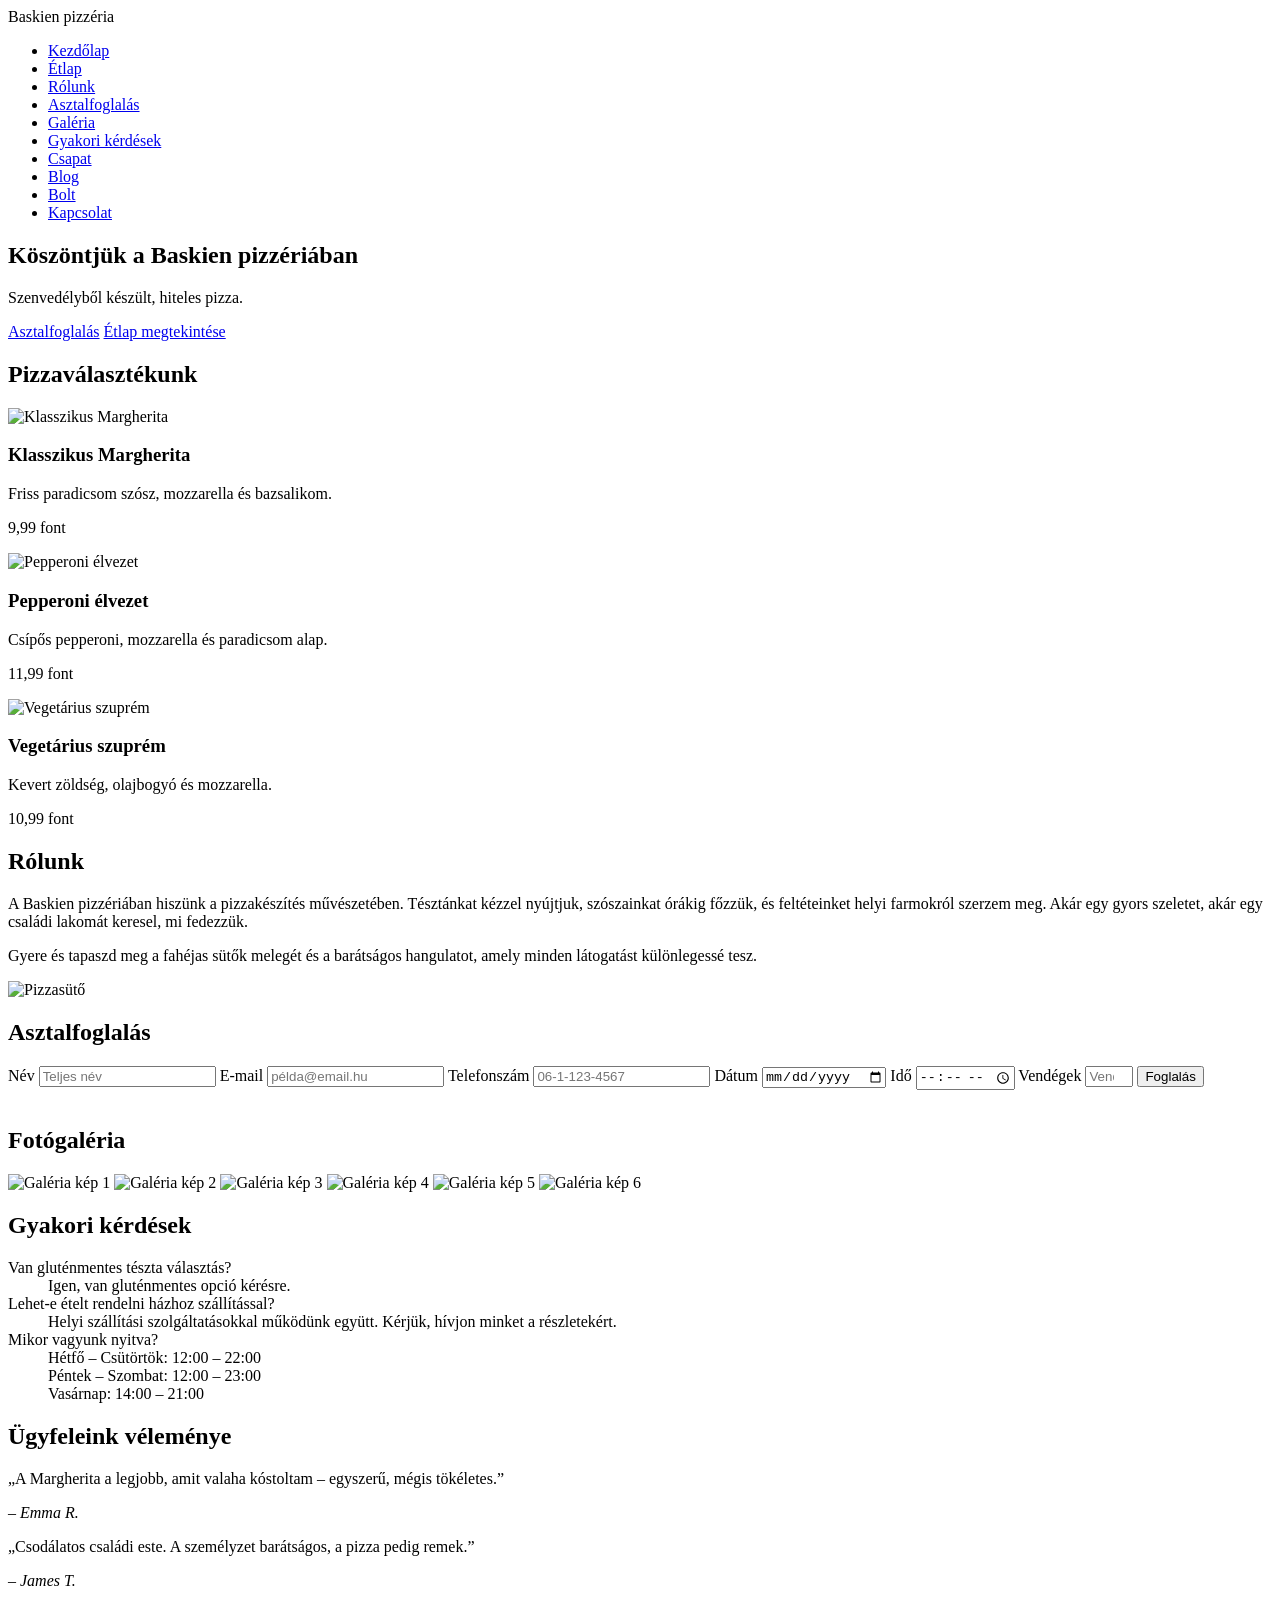
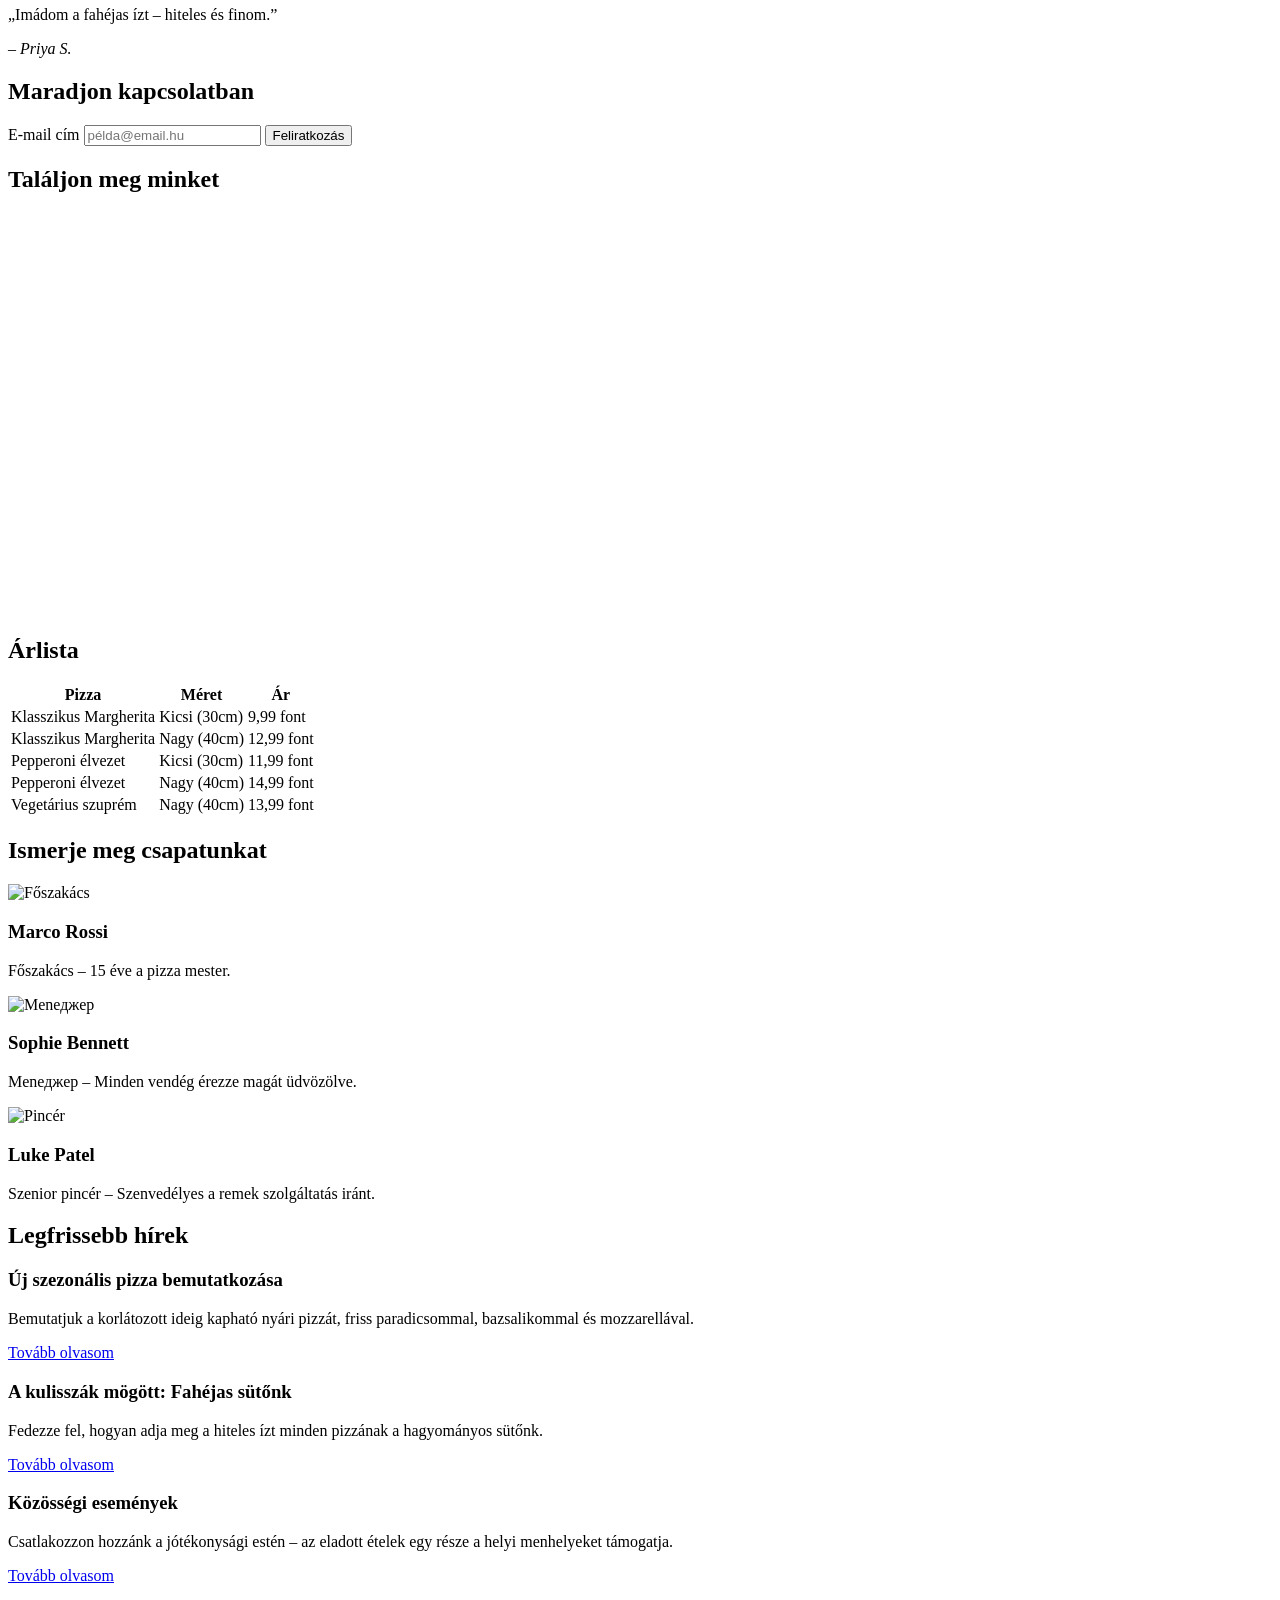
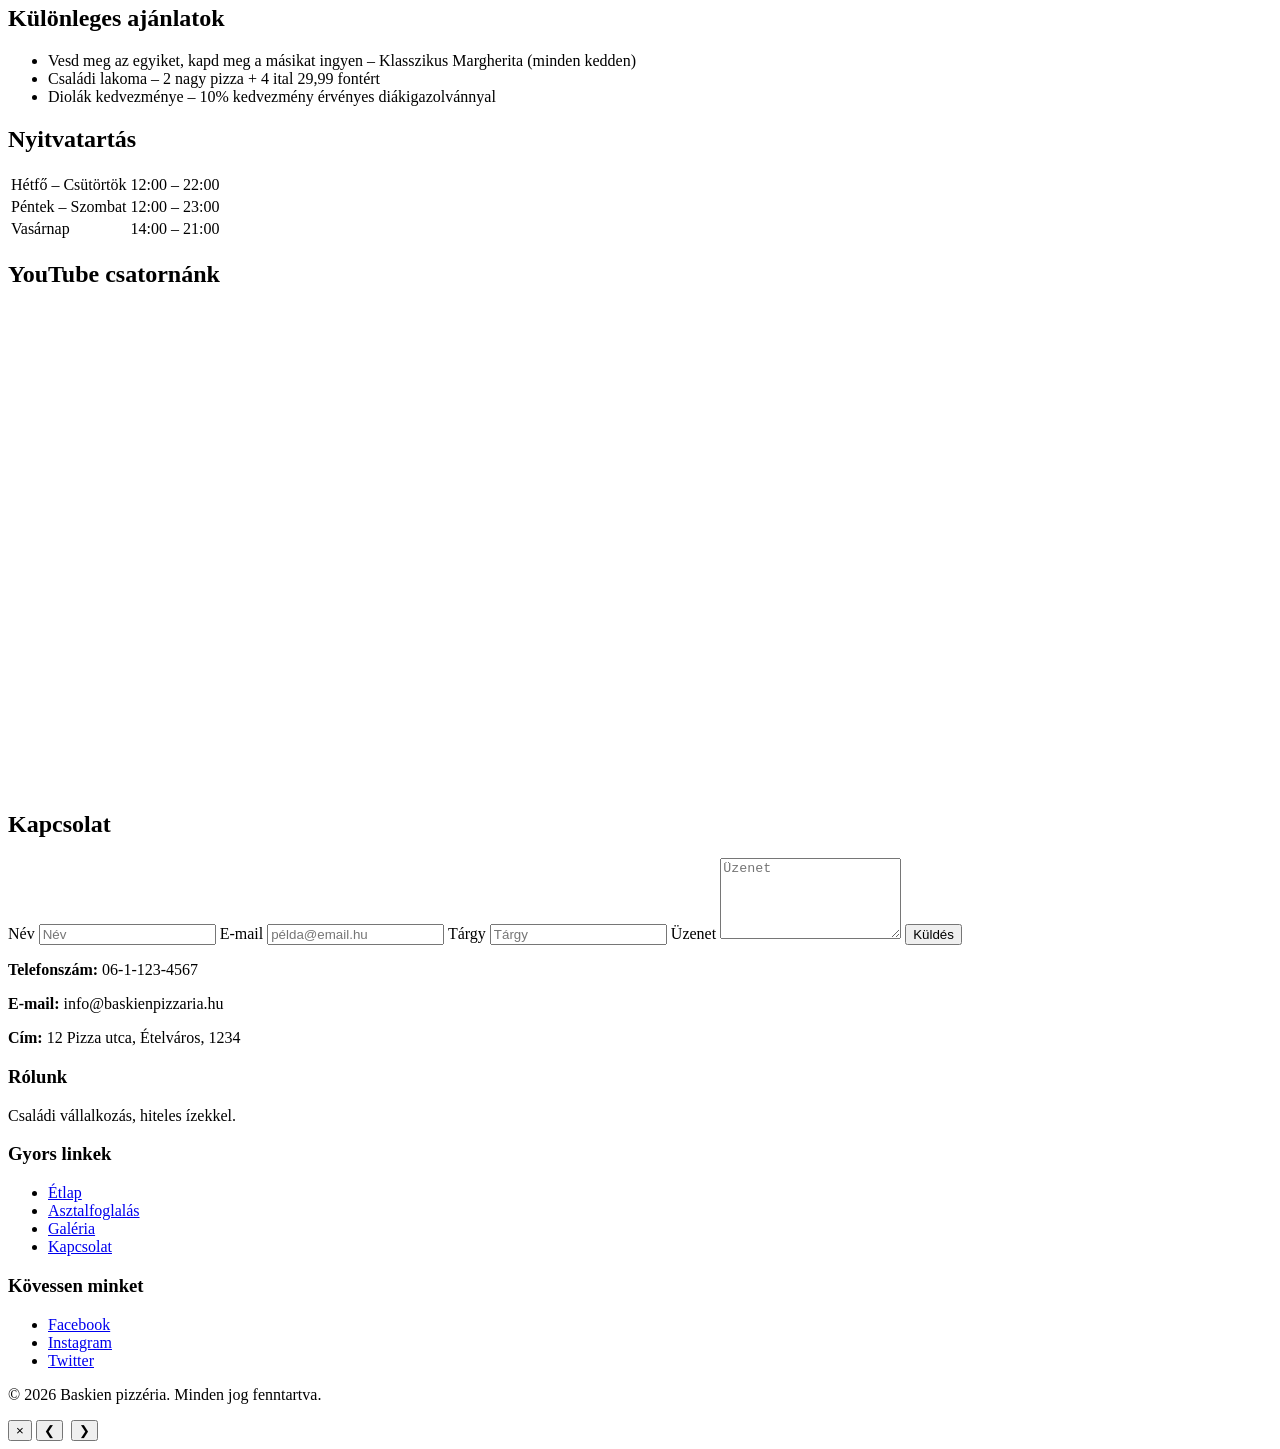
==== index-hu.html @ 5900f823 "deploy: update index-hu.html" ====
<!DOCTYPE html>
<html lang="hu">
<head>
    <meta charset="UTF-8">
    <meta name="viewport" content="width=device-width, initial-scale=1.0">
    <title>Baskien pizzéria</title>
    <link rel="stylesheet" href="style.css">
    <script src="script.js" defer></script>
</head>
<body>
    <!-- Ragadós üveg morfizmus navigáció -->
    <header class="sticky-nav">
        <nav class="glass-nav">
            <div class="logo">Baskien pizzéria</div>
            <ul class="nav-links">
                <li><a href="#hero">Kezdőlap</a></li>
                <li><a href="#services">Étlap</a></li>
                <li><a href="#about">Rólunk</a></li>
                <li><a href="#booking">Asztalfoglalás</a></li>
                <li><a href="#gallery">Galéria</a></li>
                <li><a href="#faq">Gyakori kérdések</a></li>
                <li><a href="#team">Csapat</a></li>
                <li><a href="#blog">Blog</a></li>
                <li><a href="#shop">Bolt</a></li>
                <li><a href="#contact">Kapcsolat</a></li>
            </ul>
        </nav>
    </header>

    <!-- Hős szakasz -->
    <section id="hero" class="hero-section">
        <div class="hero-bg" style="background-image:url('https://loremflickr.com/1600/900/pizza');"></div>
        <div class="hero-overlay"></div>
        <div class="hero-content">
            <h1>Köszöntjük a Baskien pizzériában</h1>
            <p>Szenvedélyből készült, hiteles pizza.</p>
            <div class="hero-buttons">
                <a href="#booking" class="pill-button">Asztalfoglalás</a>
                <a href="#services" class="pill-button">Étlap megtekintése</a>
            </div>
        </div>
    </section>

    <!-- Szolgáltatások / Étlap szakasz -->
    <section id="services" class="services-section">
        <h2>Pizzaválasztékunk</h2>
        <div class="services-grid">
            <article class="service-card">
                <img src="https://loremflickr.com/400/280/pizza" alt="Klasszikus Margherita">
                <h3>Klasszikus Margherita</h3>
                <p>Friss paradicsom szósz, mozzarella és bazsalikom.</p>
                <p class="price">9,99 font</p>
            </article>
            <article class="service-card">
                <img src="https://loremflickr.com/400/280/pizza" alt="Pepperoni élvezet">
                <h3>Pepperoni élvezet</h3>
                <p>Csípős pepperoni, mozzarella és paradicsom alap.</p>
                <p class="price">11,99 font</p>
            </article>
            <article class="service-card">
                <img src="https://loremflickr.com/400/280/pizza" alt="Vegetárius szuprém">
                <h3>Vegetárius szuprém</h3>
                <p>Kevert zöldség, olajbogyó és mozzarella.</p>
                <p class="price">10,99 font</p>
            </article>
        </div>
    </section>

    <!-- Rólunk szakasz -->
    <section id="about" class="about-section">
        <h2>Rólunk</h2>
        <div class="about-grid">
            <div class="about-text">
                <p>A Baskien pizzériában hiszünk a pizzakészítés művészetében. Tésztánkat kézzel nyújtjuk, szószainkat órákig főzzük, és feltéteinket helyi farmokról szerzem meg. Akár egy gyors szeletet, akár egy családi lakomát keresel, mi fedezzük.</p>
                <p>Gyere és tapaszd meg a fahéjas sütők melegét és a barátságos hangulatot, amely minden látogatást különlegessé tesz.</p>
            </div>
            <div class="about-image">
                <img src="https://loremflickr.com/700/500/pizza" alt="Pizzasütő">
            </div>
        </div>
    </section>

    <!-- Asztalfoglalás / Időpontfoglalás szakasz -->
    <section id="booking" class="booking-section">
        <h2>Asztalfoglalás</h2>
        <form class="booking-form">
            <label>
                Név
                <input type="text" name="name" placeholder="Teljes név" required>
            </label>
            <label>
                E-mail
                <input type="email" name="email" placeholder="példa@email.hu" required>
            </label>
            <label>
                Telefonszám
                <input type="tel" name="phone" placeholder="06-1-123-4567">
            </label>
            <label>
                Dátum
                <input type="date" name="date" required>
            </label>
            <label>
                Idő
                <input type="time" name="time" required>
            </label>
            <label>
                Vendégek
                <input type="number" name="guests" min="1" max="20" placeholder="Vendégek száma" required>
            </label>
            <button type="submit">Foglalás</button>
        </form>
    </section>

    <!-- Fotógaléria szakasz -->
    <section id="gallery" class="gallery-section">
        <h2>Fotógaléria</h2>
        <div class="gallery-grid">
            <img src="https://loremflickr.com/600/400/pizza" alt="Galéria kép 1">
            <img src="https://loremflickr.com/600/400/pizza" alt="Galéria kép 2">
            <img src="https://loremflickr.com/600/400/pizza" alt="Galéria kép 3">
            <img src="https://loremflickr.com/600/400/pizza" alt="Galéria kép 4">
            <img src="https://loremflickr.com/600/400/pizza" alt="Galéria kép 5">
            <img src="https://loremflickr.com/600/400/pizza" alt="Galéria kép 6">
        </div>
    </section>

    <!-- Gyakori kérdések szakasz -->
    <section id="faq" class="faq-section">
        <h2>Gyakori kérdések</h2>
        <dl>
            <dt>Van gluténmentes tészta választás?</dt>
            <dd>Igen, van gluténmentes opció kérésre.</dd>

            <dt>Lehet-e ételt rendelni házhoz szállítással?</dt>
            <dd>Helyi szállítási szolgáltatásokkal működünk együtt. Kérjük, hívjon minket a részletekért.</dd>

            <dt>Mikor vagyunk nyitva?</dt>
            <dd>Hétfő – Csütörtök: 12:00 – 22:00<br>Péntek – Szombat: 12:00 – 23:00<br>Vasárnap: 14:00 – 21:00</dd>
        </dl>
    </section>

    <!-- Vélemények szakasz -->
    <section id="testimonials" class="testimonials-section">
        <h2>Ügyfeleink véleménye</h2>
        <div class="testimonials-grid">
            <article class="testimonial-card">
                <p>„A Margherita a legjobb, amit valaha kóstoltam – egyszerű, mégis tökéletes.”</p>
                <cite>– Emma R.</cite>
            </article>
            <article class="testimonial-card">
                <p>„Csodálatos családi este. A személyzet barátságos, a pizza pedig remek.”</p>
                <cite>– James T.</cite>
            </article>
            <article class="testimonial-card">
                <p>„Imádom a fahéjas ízt – hiteles és finom.”</p>
                <cite>– Priya S.</cite>
            </article>
        </div>
    </section>

    <!-- Hírlevél feliratkozás szakasz -->
    <section id="newsletter" class="newsletter-section">
        <h2>Maradjon kapcsolatban</h2>
        <form class="newsletter-form">
            <label>
                E-mail cím
                <input type="email" name="newsletter-email" placeholder="példa@email.hu" required>
            </label>
            <button type="submit">Feliratkozás</button>
        </form>
    </section>

    <!-- Térkép és útvonal szakasz -->
    <section id="map" class="map-section">
        <h2>Találjon meg minket</h2>
        <iframe src="https://www.google.com/maps/embed?pb=!1m18!1m12!1m3!1d0!2d0!3d0!2m3!1f0!2f0!3f0!3m2!1i1024!2i768!4f13.1!3m3!1m2!1s0x0%3A0x0!2z0JzQvtC70YzQutC40Lkg0L7QsdC70LjRjw!5e0!3m2!1sen!2suk!4v1" width="100%" height="400" style="border:0;" allowfullscreen="" loading="lazy"></iframe>
    </section>

    <!-- Árlista szakasz -->
    <section id="pricing" class="pricing-section">
        <h2>Árlista</h2>
        <table class="pricing-table">
            <thead>
                <tr>
                    <th>Pizza</th>
                    <th>Méret</th>
                    <th>Ár</th>
                </tr>
            </thead>
            <tbody>
                <tr>
                    <td>Klasszikus Margherita</td>
                    <td>Kicsi (30cm)</td>
                    <td>9,99 font</td>
                </tr>
                <tr>
                    <td>Klasszikus Margherita</td>
                    <td>Nagy (40cm)</td>
                    <td>12,99 font</td>
                </tr>
                <tr>
                    <td>Pepperoni élvezet</td>
                    <td>Kicsi (30cm)</td>
                    <td>11,99 font</td>
                </tr>
                <tr>
                    <td>Pepperoni élvezet</td>
                    <td>Nagy (40cm)</td>
                    <td>14,99 font</td>
                </tr>
                <tr>
                    <td>Vegetárius szuprém</td>
                    <td>Nagy (40cm)</td>
                    <td>13,99 font</td>
                </tr>
            </tbody>
        </table>
    </section>

    <!-- Csapat / Dolgozók szakasz -->
    <section id="team" class="team-section">
        <h2>Ismerje meg csapatunkat</h2>
        <div class="team-grid">
            <article class="team-member">
                <img src="https://loremflickr.com/300/300/pizza" alt="Főszakács">
                <h3>Marco Rossi</h3>
                <p>Főszakács – 15 éve a pizza mester.</p>
            </article>
            <article class="team-member">
                <img src="https://loremflickr.com/300/300/pizza" alt="Menеджер">
                <h3>Sophie Bennett</h3>
                <p>Menеджер – Minden vendég érezze magát üdvözölve.</p>
            </article>
            <article class="team-member">
                <img src="https://loremflickr.com/300/300/pizza" alt="Pincér">
                <h3>Luke Patel</h3>
                <p>Szenior pincér – Szenvedélyes a remek szolgáltatás iránt.</p>
            </article>
        </div>
    </section>

    <!-- Blog / Hírek szakasz -->
    <section id="blog" class="blog-section">
        <h2>Legfrissebb hírek</h2>
        <div class="blog-grid">
            <article class="blog-post">
                <h3>Új szezonális pizza bemutatkozása</h3>
                <p>Bemutatjuk a korlátozott ideig kapható nyári pizzát, friss paradicsommal, bazsalikommal és mozzarellával.</p>
                <a href="#" class="read-more">Tovább olvasom</a>
            </article>
            <article class="blog-post">
                <h3>A kulisszák mögött: Fahéjas sütőnk</h3>
                <p>Fedezze fel, hogyan adja meg a hiteles ízt minden pizzának a hagyományos sütőnk.</p>
                <a href="#" class="read-more">Tovább olvasom</a>
            </article>
            <article class="blog-post">
                <h3>Közösségi események</h3>
                <p>Csatlakozzon hozzánk a jótékonysági estén – az eladott ételek egy része a helyi menhelyeket támogatja.</p>
                <a href="#" class="read-more">Tovább olvasom</a>
            </article>
        </div>
    </section>

    <!-- Akciók / Különleges ajánlatok szakasz -->
    <section id="promotions" class="promotions-section">
        <h2>Különleges ajánlatok</h2>
        <ul class="offers-list">
            <li>Vesd meg az egyiket, kapd meg a másikat ingyen – Klasszikus Margherita (minden kedden)</li>
            <li>Családi lakoma – 2 nagy pizza + 4 ital 29,99 fontért</li>
            <li>Diolák kedvezménye – 10% kedvezmény érvényes diákigazolvánnyal</li>
        </ul>
    </section>

    <!-- Nyitvatartás szakasz -->
    <section id="hours" class="hours-section">
        <h2>Nyitvatartás</h2>
        <table class="hours-table">
            <tbody>
                <tr><td>Hétfő – Csütörtök</td><td>12:00 – 22:00</td></tr>
                <tr><td>Péntek – Szombat</td><td>12:00 – 23:00</td></tr>
                <tr><td>Vasárnap</td><td>14:00 – 21:00</td></tr>
            </tbody>
        </table>
    </section>

    <!-- Beágyazott YouTube csatorna -->
    <section id="youtube" class="youtube-section">
        <h2>YouTube csatornánk</h2>
        <iframe width="100%" height="480" src="https://www.youtube.com/embed?listType=user_uploads&list=user-oh7ui8go9z" title="Baskien pizzéria YouTube videói" frameborder="0" allow="accelerometer; autoplay; clipboard-write; encrypted-media; gyroscope; picture-in-picture" allowfullscreen></iframe>
    </section>

    <!-- Kapcsolat szakasz -->
    <section id="contact" class="contact-section">
        <h2>Kapcsolat</h2>
        <div class="contact-grid">
            <form class="contact-form">
                <label>
                    Név
                    <input type="text" name="contact-name" placeholder="Név" required>
                </label>
                <label>
                    E-mail
                    <input type="email" name="contact-email" placeholder="példa@email.hu" required>
                </label>
                <label>
                    Tárgy
                    <input type="text" name="contact-subject" placeholder="Tárgy" required>
                </label>
                <label>
                    Üzenet
                    <textarea name="contact-message" placeholder="Üzenet" rows="5" required></textarea>
                </label>
                <button type="submit">Küldés</button>
            </form>
            <div class="contact-details">
                <p><strong>Telefonszám:</strong> 06-1-123-4567</p>
                <p><strong>E-mail:</strong> info@baskienpizzaria.hu</p>
                <p><strong>Cím:</strong> 12 Pizza utca, Ételváros, 1234</p>
            </div>
        </div>
    </section>

    <!-- Lábléc -->
    <footer class="footer-section">
        <div class="footer-grid">
            <div class="footer-col">
                <h3>Rólunk</h3>
                <p>Családi vállalkozás, hiteles ízekkel.</p>
            </div>
            <div class="footer-col">
                <h3>Gyors linkek</h3>
                <ul>
                    <li><a href="#services">Étlap</a></li>
                    <li><a href="#booking">Asztalfoglalás</a></li>
                    <li><a href="#gallery">Galéria</a></li>
                    <li><a href="#contact">Kapcsolat</a></li>
                </ul>
            </div>
            <div class="footer-col">
                <h3>Kövessen minket</h3>
                <ul class="social-links">
                    <li><a href="#">Facebook</a></li>
                    <li><a href="#">Instagram</a></li>
                    <li><a href="#">Twitter</a></li>
                </ul>
            </div>
        </div>
        <p class="footer-copy">&copy; 2026 Baskien pizzéria. Minden jog fenntartva.</p>
    </footer>
</body>
</html>
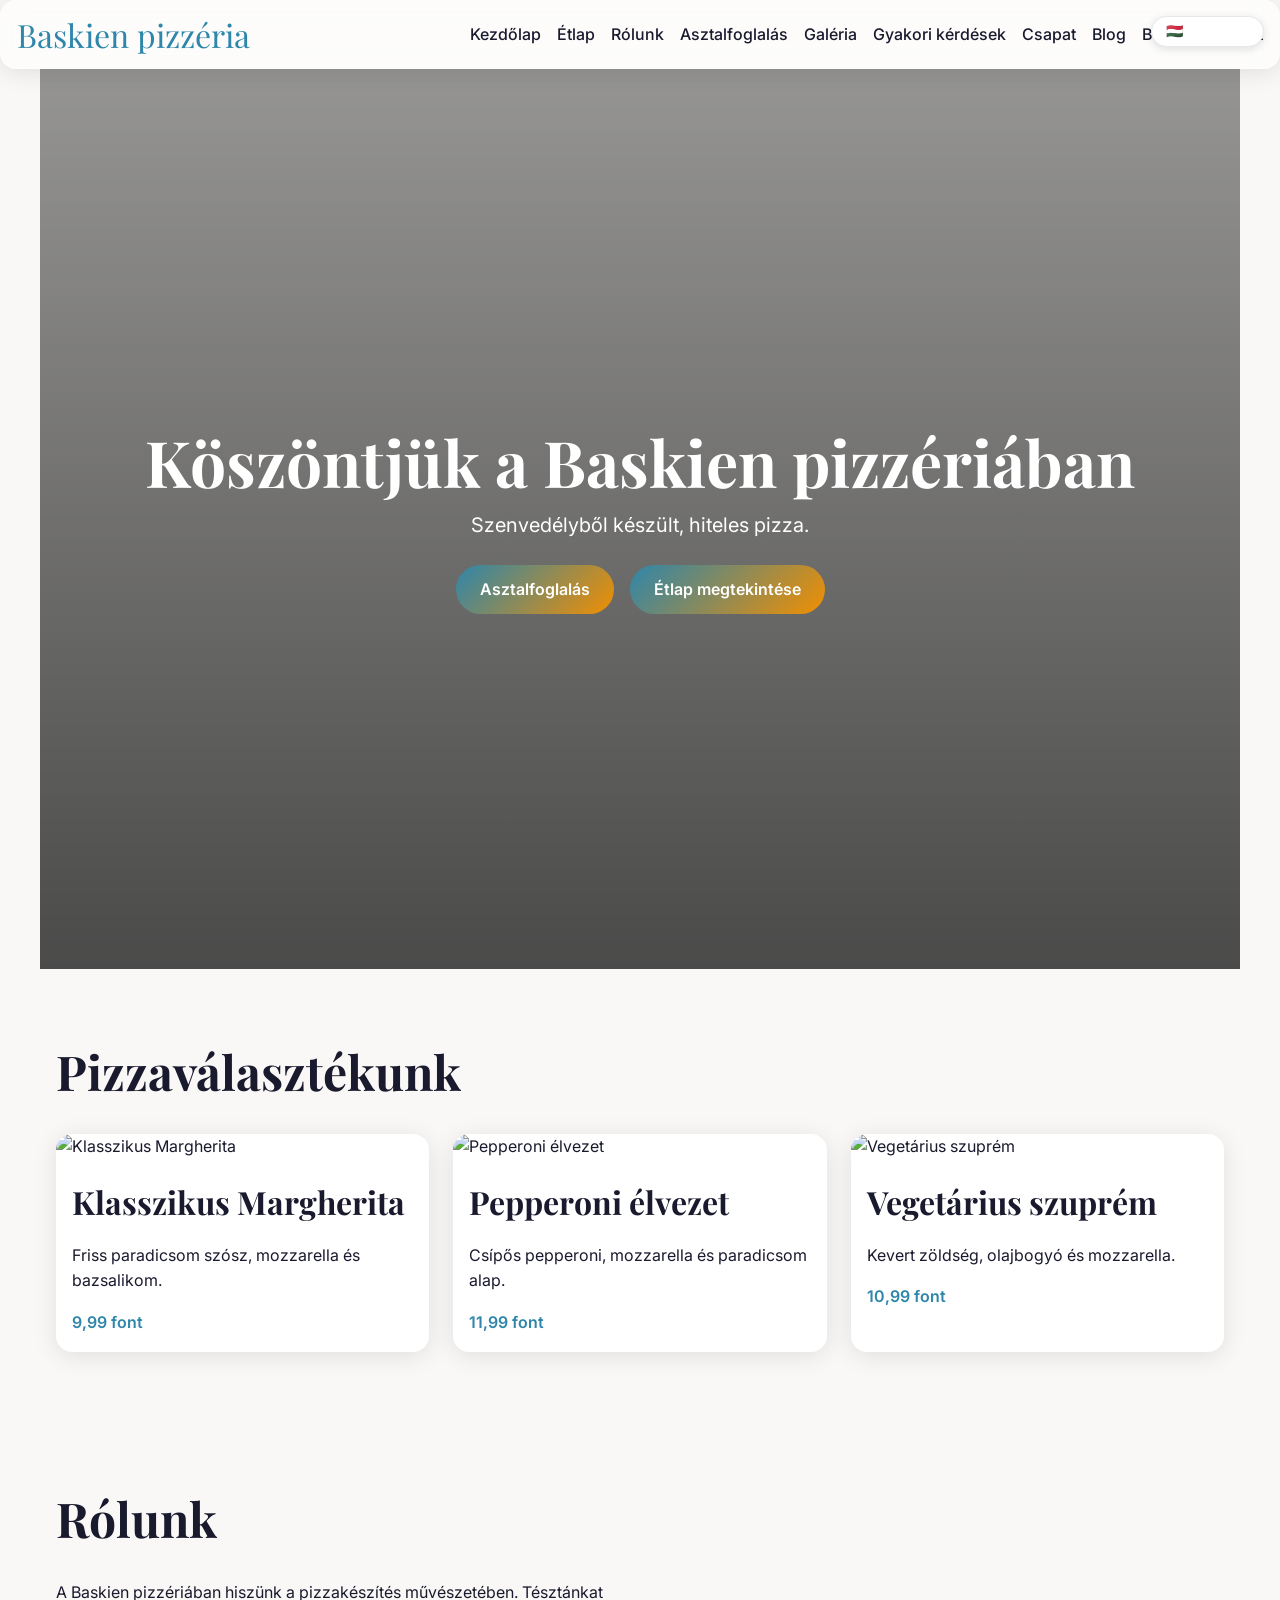
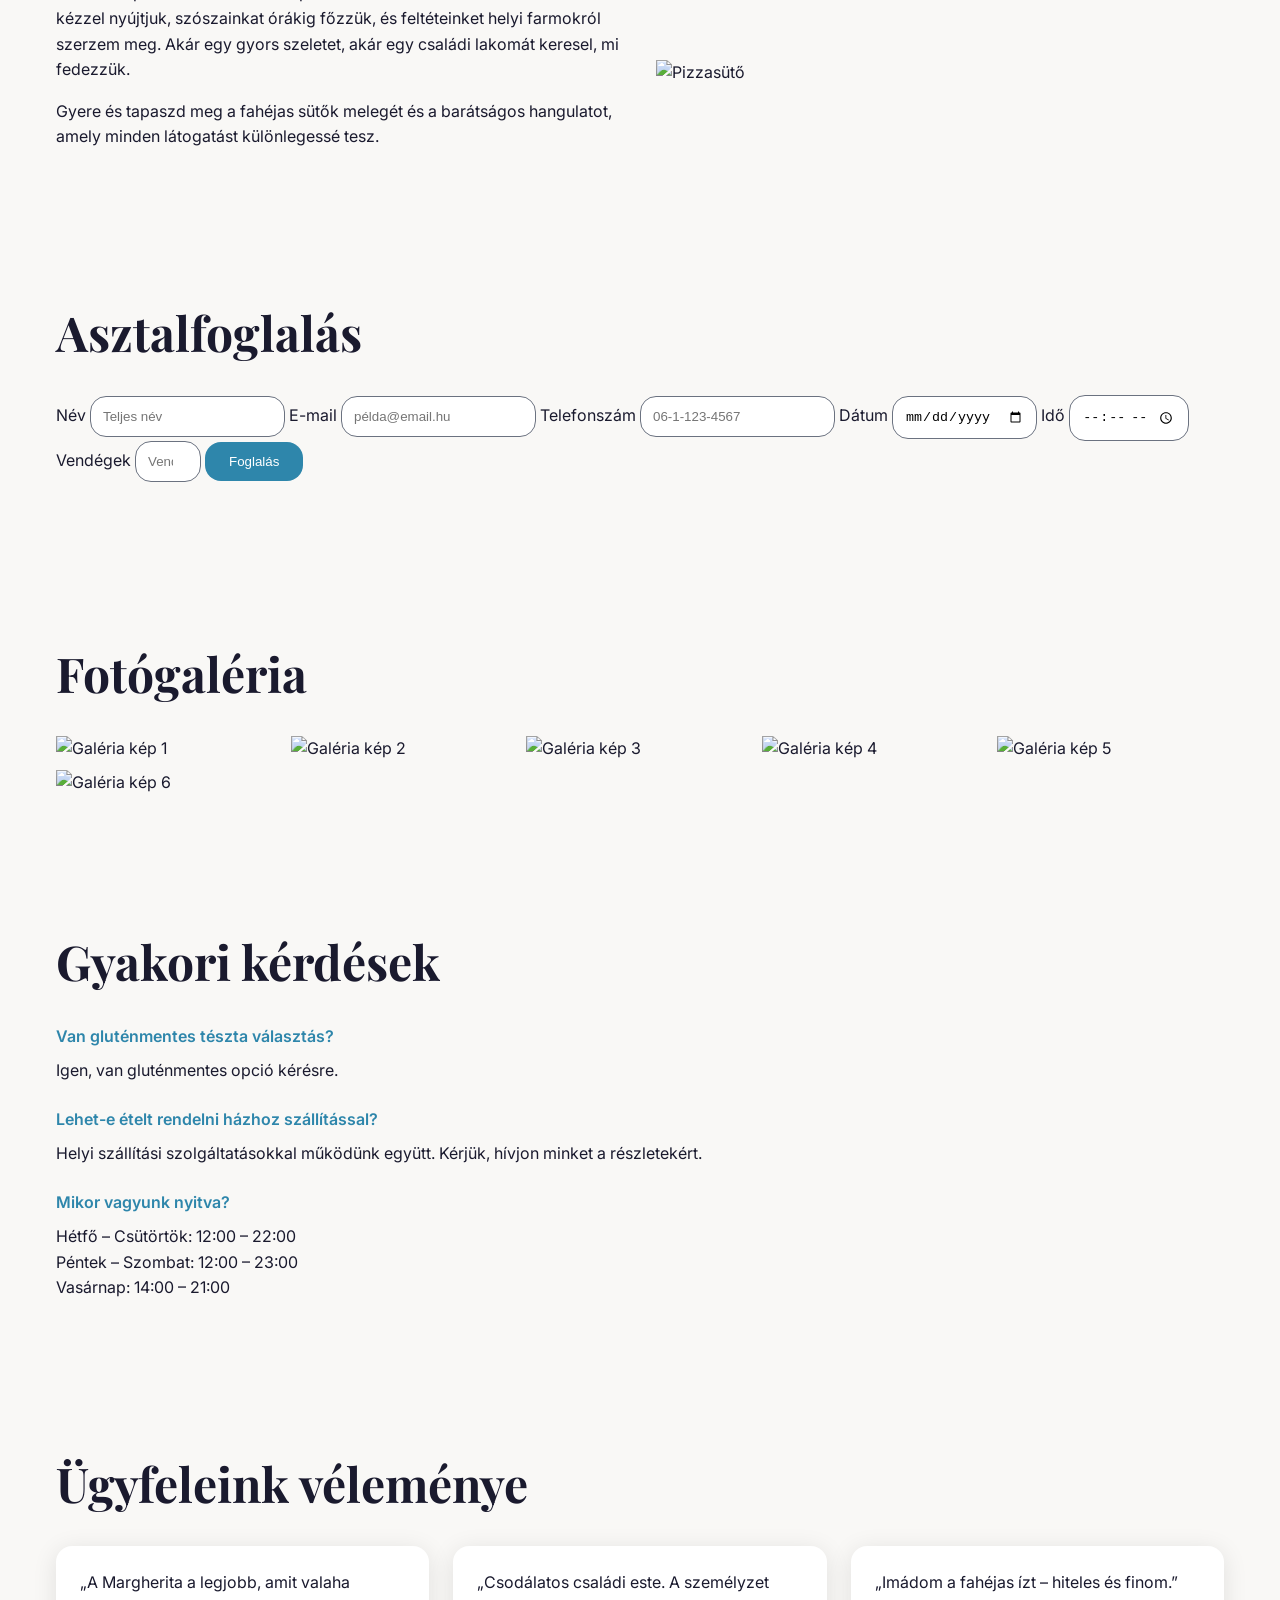
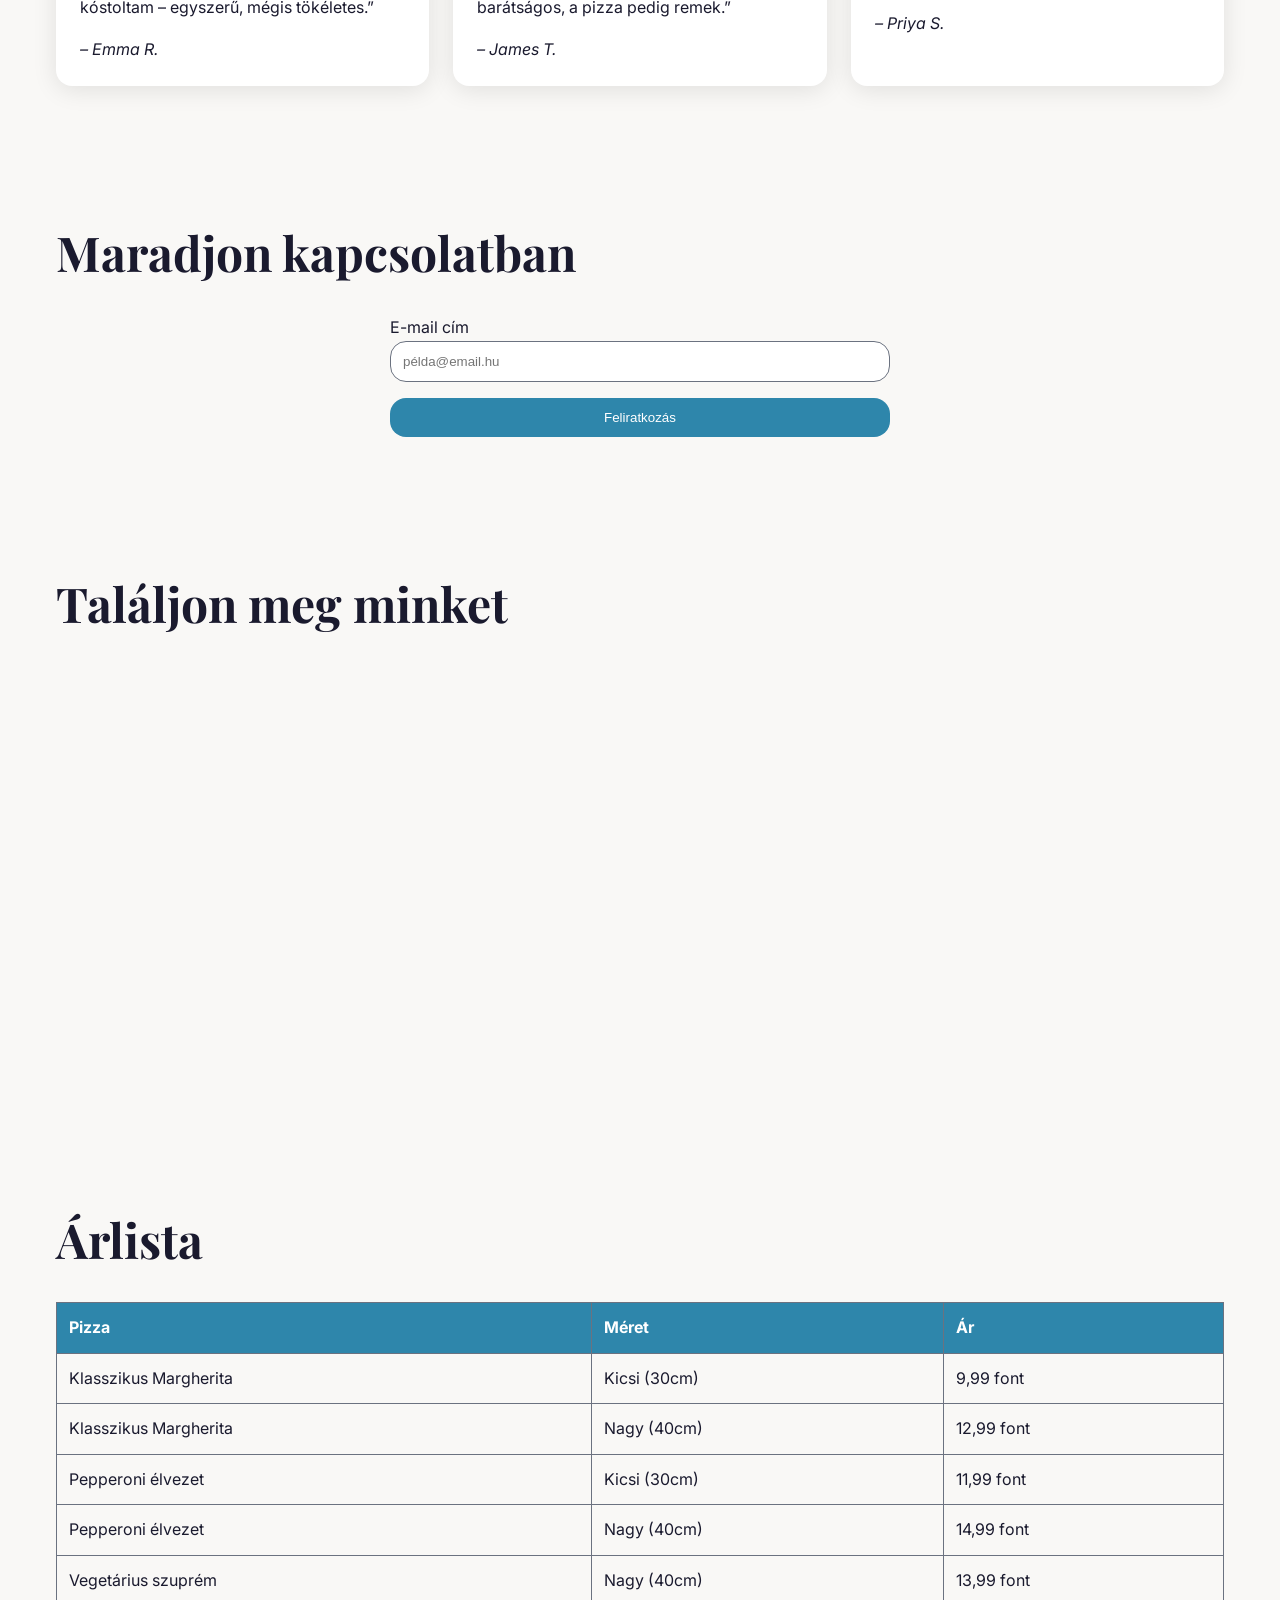
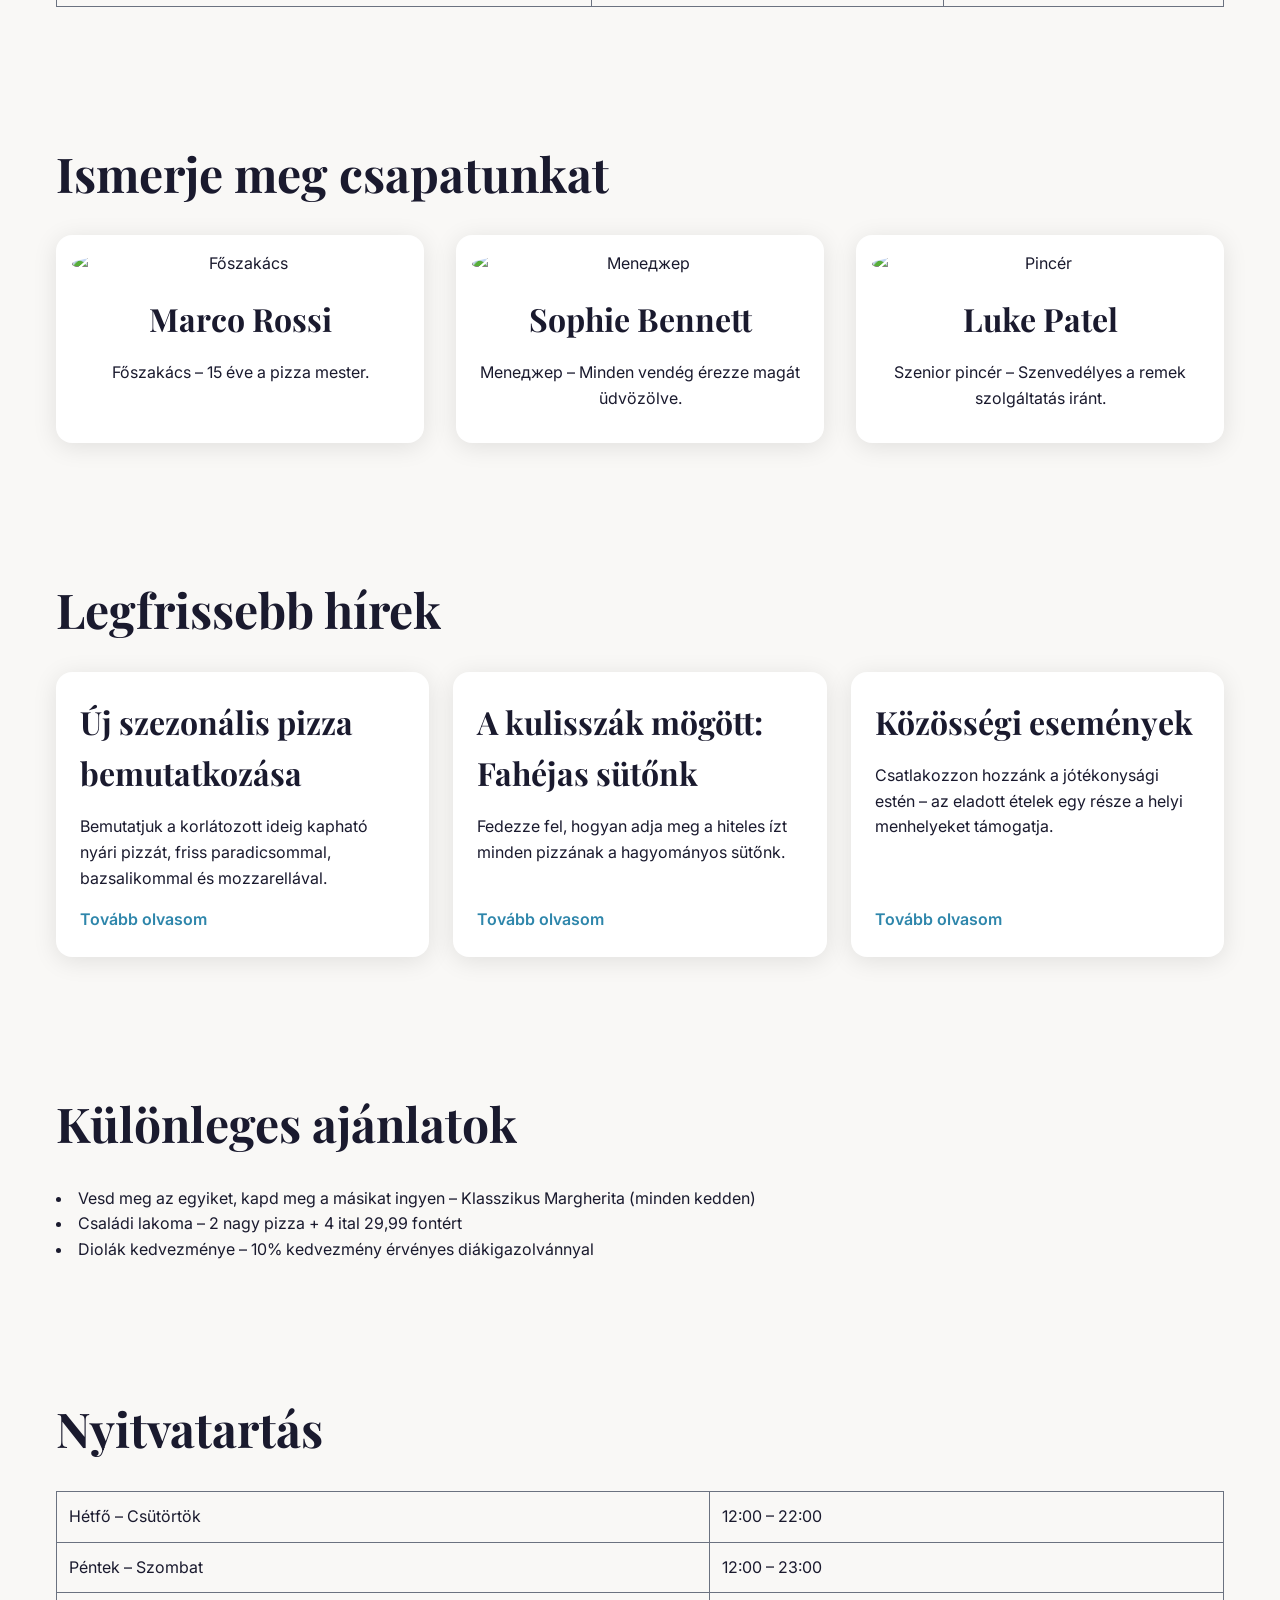
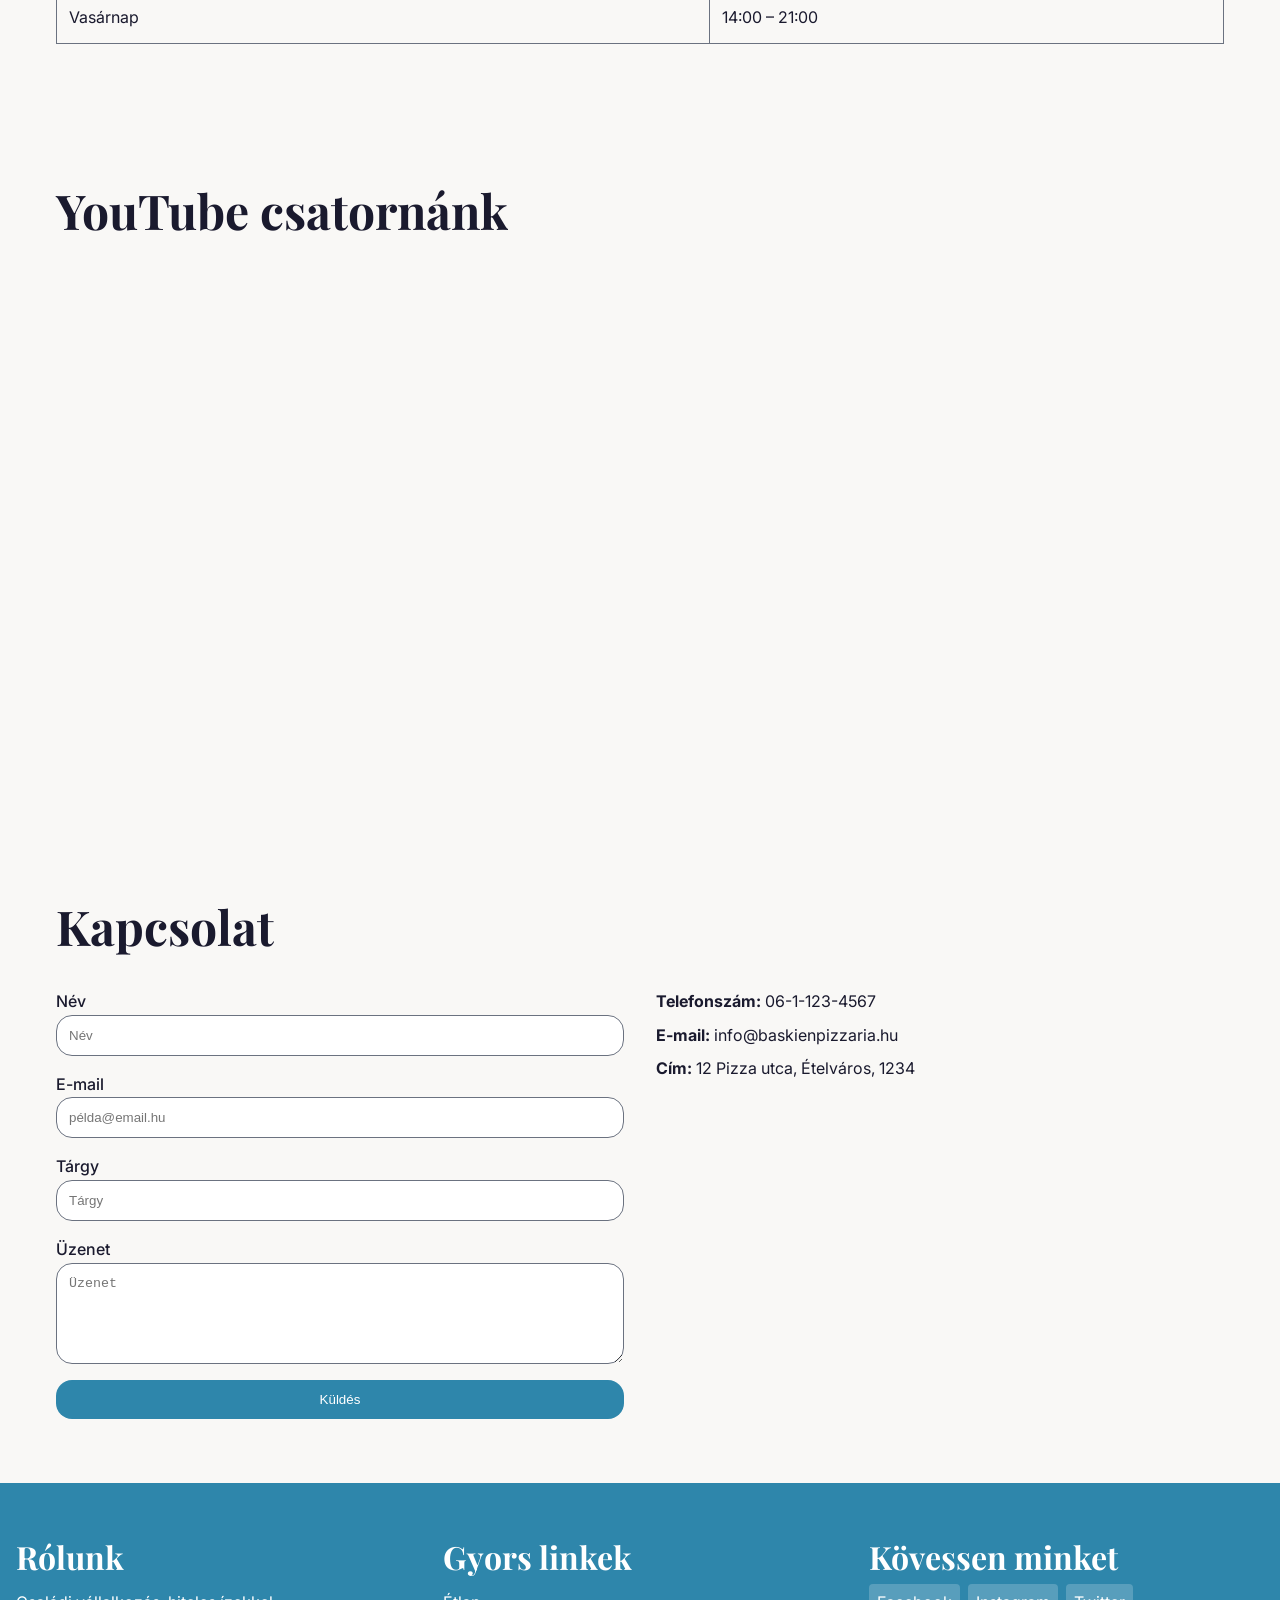
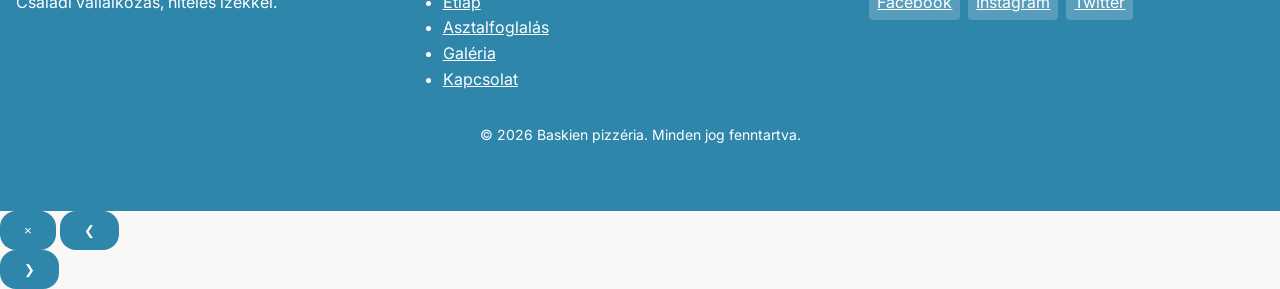
==== commit aeb41c93: "deploy: update index-hu.html" ====
--- a/index-hu.html
+++ b/index-hu.html
@@ -348,5 +348,6 @@
         </div>
         <p class="footer-copy">&copy; 2026 Baskien pizzéria. Minden jog fenntartva.</p>
     </footer>
+<div id="lang-sw" style="position:fixed;top:1rem;right:1rem;z-index:9999;font-family:system-ui,sans-serif;"><button onclick="var d=document.getElementById('lang-dd');d.style.display=d.style.display==='block'?'none':'block'" style="background:#fff;border:1px solid #e5e7eb;border-radius:999px;padding:.4rem .9rem;cursor:pointer;font-size:.875rem;font-weight:600;box-shadow:0 2px 8px rgba(0,0,0,.12);display:flex;align-items:center;gap:.4rem;">🇭🇺 Magyar <span style="font-size:.7rem;">▾</span></button><div id="lang-dd" style="display:none;position:absolute;top:calc(100% + .4rem);right:0;background:#fff;border:1px solid #e5e7eb;border-radius:12px;box-shadow:0 4px 16px rgba(0,0,0,.12);overflow:hidden;min-width:130px;"><a href="./index.html" style="display:flex;align-items:center;gap:.5rem;padding:.6rem 1rem;text-decoration:none;color:#1a1a2e;font-size:.875rem;font-weight:500;" onmouseover="this.style.background='#f3f4f6'" onmouseout="this.style.background=''">🇬🇧 English</a></div></div><script>document.addEventListener("click",function(e){{var d=document.getElementById("lang-dd");if(d&&!e.target.closest("#lang-sw"))d.style.display="none";}});</script>
 </body>
 </html>
--- a/style.css
+++ b/style.css
@@ -0,0 +1,481 @@
+@import url('https://fonts.googleapis.com/css2?family=Inter:wght@400;500;600;700&family=Playfair+Display:wght@400;700&display=swap');
+
+:root{
+  --primary:#2E86AB;
+  --secondary:#1B6CA8;
+  --accent:#F18F01;
+  --bg:#f9f8f6;
+  --surface:#fff;
+  --text:#1a1a2e;
+  --muted:#6b7280;
+  --radius:16px;
+  --shadow:0 4px 24px rgba(0,0,0,.10);
+  --transition:all .3s cubic-bezier(.4,0,.2,1);
+}
+
+/* Reset & Global */
+*,*::before,*::after{box-sizing:border-box;margin:0;padding:0;}
+html{font-size:100%;scroll-behavior:smooth;}
+body{
+  font-family:'Inter',sans-serif;
+  background:var(--bg);
+  color:var(--text);
+  line-height:1.6;
+}
+img{max-width:100%;display:block;}
+a{text-decoration:none;color:inherit;}
+
+/* Typography */
+h1{
+  font-family:'Playfair Display',serif;
+  font-size:clamp(2.5rem,5vw,4rem);
+  line-height:1.2;
+}
+h2{
+  font-family:'Playfair Display',serif;
+  font-size:clamp(2rem,4vw,3rem);
+  margin-bottom:.5em;
+}
+h3{
+  font-family:'Playfair Display',serif;
+  font-size:clamp(1.5rem,3vw,2rem);
+  margin-bottom:.5em;
+}
+p{margin-bottom:1rem;}
+section{padding:4rem 1rem;max-width:1200px;margin:auto;}
+
+/* Sticky Glass Navigation */
+.sticky-nav{
+  position:sticky;
+  top:0;
+  z-index:1000;
+}
+.glass-nav{
+  backdrop-filter:blur(12px);
+  background:rgba(255,255,255,.6);
+  border:1px solid rgba(255,255,255,.3);
+  border-radius:var(--radius);
+  box-shadow:var(--shadow);
+  display:flex;
+  align-items:center;
+  justify-content:space-between;
+  padding:.5rem 1rem;
+}
+.logo{
+  font-family:'Playfair Display',serif;
+  font-size:clamp(1.5rem,3vw,2rem);
+  color:var(--primary);
+}
+.nav-links{
+  list-style:none;
+  display:flex;
+  flex-wrap:wrap;
+  gap:1rem;
+}
+.nav-links a{
+  position:relative;
+  font-weight:500;
+  color:var(--text);
+  transition:color .3s;
+}
+.nav-links a::after{
+  content:'';
+  position:absolute;
+  left:0;
+  bottom:0;
+  height:2px;
+  width:100%;
+  background:var(--primary);
+  transform:scaleX(0);
+  transform-origin:left;
+  transition:transform .3s cubic-bezier(.4,0,.2,1);
+}
+.nav-links a:hover{
+  color:var(--primary);
+}
+.nav-links a:hover::after{
+  transform:scaleX(1);
+}
+
+/* Hero Section */
+.hero-section{
+  position:relative;
+  overflow:hidden;
+  min-height:100vh;
+  display:flex;
+  align-items:center;
+  justify-content:center;
+  text-align:center;
+  color:#fff;
+}
+.hero-bg{
+  position:absolute;
+  inset:0;
+  background-size:cover;
+  background-position:center;
+  z-index:-2;
+}
+.hero-overlay{
+  position:absolute;
+  inset:0;
+  background:linear-gradient(180deg,rgba(0,0,0,.4),rgba(0,0,0,.7));
+  z-index:-1;
+}
+.hero-content h1{
+  margin-bottom:.5rem;
+}
+.hero-content p{
+  font-size:clamp(1rem,2.5vw,1.25rem);
+  margin-bottom:1.5rem;
+}
+.hero-buttons{
+  display:flex;
+  gap:1rem;
+  flex-wrap:wrap;
+  justify-content:center;
+}
+
+/* Pill Buttons */
+.pill-button{
+  display:inline-block;
+  padding:.75rem 1.5rem;
+  border:none;
+  border-radius:999px;
+  background:linear-gradient(135deg,var(--primary),var(--accent));
+  color:#fff;
+  font-weight:600;
+  cursor:pointer;
+  transition:transform .3s,box-shadow .3s,filter .3s;
+}
+.pill-button:hover{
+  transform:translateY(-2px);
+  box-shadow:0 8px 16px rgba(0,0,0,.2);
+  filter:brightness(1.08);
+}
+
+/* Service Cards */
+.services-grid{
+  display:grid;
+  gap:1.5rem;
+  grid-template-columns:repeat(auto-fit,minmax(260px,1fr));
+}
+.service-card{
+  background:var(--surface);
+  border-radius:var(--radius);
+  box-shadow:var(--shadow);
+  overflow:hidden;
+  transition:transform .3s,var(--transition);
+  display:flex;
+  flex-direction:column;
+}
+.service-card:hover{
+  transform:translateY(-6px);
+}
+.service-card img{
+  width:100%;
+  height:auto;
+  object-fit:cover;
+}
+.service-card h3{
+  margin:1rem;
+}
+.service-card p{
+  margin:0 1rem 1rem;
+}
+.price{
+  margin-top:auto;
+  font-weight:600;
+  color:var(--primary);
+}
+
+/* About Section */
+.about-grid{
+  display:grid;
+  gap:2rem;
+  grid-template-columns:repeat(auto-fit,minmax(300px,1fr));
+  align-items:center;
+}
+.about-text p{
+  margin-bottom:1rem;
+}
+
+/* Gallery */
+.gallery-grid{
+  display:grid;
+  gap:.5rem;
+  grid-template-columns:repeat(auto-fit,minmax(200px,1fr));
+}
+
+/* FAQ */
+.faq-section dl{
+  display:grid;
+  gap:.5rem;
+}
+.faq-section dt{
+  font-weight:600;
+  color:var(--primary);
+}
+.faq-section dd{
+  margin-left:0;
+  margin-bottom:1rem;
+}
+
+/* Testimonials */
+.testimonials-grid{
+  display:grid;
+  gap:1.5rem;
+  grid-template-columns:repeat(auto-fit,minmax(260px,1fr));
+}
+.testimonial-card{
+  background:var(--surface);
+  border-radius:var(--radius);
+  box-shadow:var(--shadow);
+  padding:1.5rem;
+  transition:transform .3s;
+}
+.testimonial-card:hover{
+  transform:translateY(-6px);
+}
+
+/* Newsletter */
+.newsletter-form{
+  max-width:500px;
+  margin:auto;
+  display:grid;
+  gap:1rem;
+}
+.newsletter-form input{
+  width:100%;
+}
+
+/* Map */
+.map-section iframe{
+  border:none;
+  border-radius:var(--radius);
+}
+
+/* Pricing Table */
+.pricing-table{
+  width:100%;
+  border-collapse:collapse;
+}
+.pricing-table th,
+.pricing-table td{
+  padding:.75rem;
+  border:1px solid var(--muted);
+  text-align:left;
+}
+.pricing-table th{
+  background:var(--primary);
+  color:#fff;
+}
+
+/* Team */
+.team-grid{
+  display:grid;
+  gap:2rem;
+  grid-template-columns:repeat(auto-fit,minmax(250px,1fr));
+}
+.team-member{
+  background:var(--surface);
+  border-radius:var(--radius);
+  box-shadow:var(--shadow);
+  text-align:center;
+  padding:1rem;
+  transition:transform .3s;
+}
+.team-member:hover{
+  transform:translateY(-6px);
+}
+.team-member img{
+  border-radius:50%;
+  margin-bottom:1rem;
+}
+
+/* Blog */
+.blog-grid{
+  display:grid;
+  gap:1.5rem;
+  grid-template-columns:repeat(auto-fit,minmax(260px,1fr));
+}
+.blog-post{
+  background:var(--surface);
+  border-radius:var(--radius);
+  box-shadow:var(--shadow);
+  padding:1.5rem;
+  display:flex;
+  flex-direction:column;
+  height:100%;
+  transition:transform .3s;
+}
+.blog-post:hover{
+  transform:translateY(-6px);
+}
+.read-more{
+  margin-top:auto;
+  color:var(--primary);
+  font-weight:600;
+}
+
+/* Promotions */
+.offers-list{
+  list-style:disc inside;
+  margin-top:1rem;
+}
+
+/* Hours Table */
+.hours-table{
+  width:100%;
+  border-collapse:collapse;
+}
+.hours-table td{
+  padding:.75rem;
+  border:1px solid var(--muted);
+}
+
+/* YouTube */
+.youtube-section iframe{
+  border:none;
+  border-radius:var(--radius);
+}
+
+/* Contact */
+.contact-grid{
+  display:grid;
+  gap:2rem;
+  grid-template-columns:repeat(auto-fit,minmax(300px,1fr));
+}
+.contact-form{
+  display:grid;
+  gap:1rem;
+}
+.contact-form label{
+  display:flex;
+  flex-direction:column;
+  font-weight:500;
+}
+.contact-form input,
+.contact-form textarea{
+  width:100%;
+}
+.contact-details p{
+  margin-bottom:.5rem;
+}
+
+/* Buttons (generic) */
+button,
+input[type="submit"]{
+  background:var(--primary);
+  color:#fff;
+  border:none;
+  border-radius:var(--radius);
+  padding:.75rem 1.5rem;
+  cursor:pointer;
+  transition:transform .3s,box-shadow .3s;
+}
+button:hover,
+input[type="submit"]:hover{
+  transform:translateY(-2px);
+  box-shadow:var(--shadow);
+}
+
+/* Inputs */
+input,
+textarea{
+  border:1px solid var(--muted);
+  border-radius:var(--radius);
+  padding:.75rem;
+  background:var(--surface);
+  transition:border-color .3s,box-shadow .3s;
+}
+input:focus,
+textarea:focus{
+  outline:none;
+  border-color:var(--primary);
+  box-shadow:0 0 0 3px rgba(46,134,171,.2);
+}
+
+/* Footer */
+.footer-section{
+  background:var(--primary);
+  color:#fff;
+  padding:3rem 1rem;
+}
+.footer-grid{
+  display:grid;
+  gap:2rem;
+  grid-template-columns:repeat(auto-fit,minmax(200px,1fr));
+}
+.footer-col h3{
+  margin-bottom:.5rem;
+}
+.footer-col a{
+  color:#fff;
+  text-decoration:underline;
+}
+.social-links{
+  list-style:none;
+  display:flex;
+  gap:.5rem;
+}
+.social-links a{
+  background:rgba(255,255,255,.2);
+  padding:.5rem;
+  border-radius:4px;
+}
+.footer-copy{
+  text-align:center;
+  margin-top:2rem;
+  font-size:.875rem;
+}
+
+/* Reveal Animation */
+.reveal{
+  opacity:0;
+  transform:translateY(20px);
+}
+.reveal.active{
+  animation:fadeInUp .6s forwards;
+}
+
+/* Keyframes */
+@keyframes fadeInUp{
+  from{
+    opacity:0;
+    transform:translateY(20px);
+  }
+  to{
+    opacity:1;
+    transform:translateY(0);
+  }
+}
+
+/* Responsive Typography */
+html{
+  font-size:16px;
+}
+@media (max-width:768px){
+  .hero-content h1{font-size:clamp(2rem,6vw,3rem);}
+  .hero-content p{font-size:clamp(0.9rem,3vw,1.1rem);}
+}
+@media (max-width:480px){
+  .nav-links{
+    flex-direction:column;
+    background:rgba(255,255,255,.9);
+    position:absolute;
+    top:100%;
+    right:0;
+    left:0;
+    padding:1rem;
+    display:none;
+  }
+  .nav-links.show{display:flex;}
+  .sticky-nav .logo{font-size:1.5rem;}
+}
+
+/* Utility */
+.container{
+  max-width:1200px;
+  margin:auto;
+  padding:0 1rem;
+}
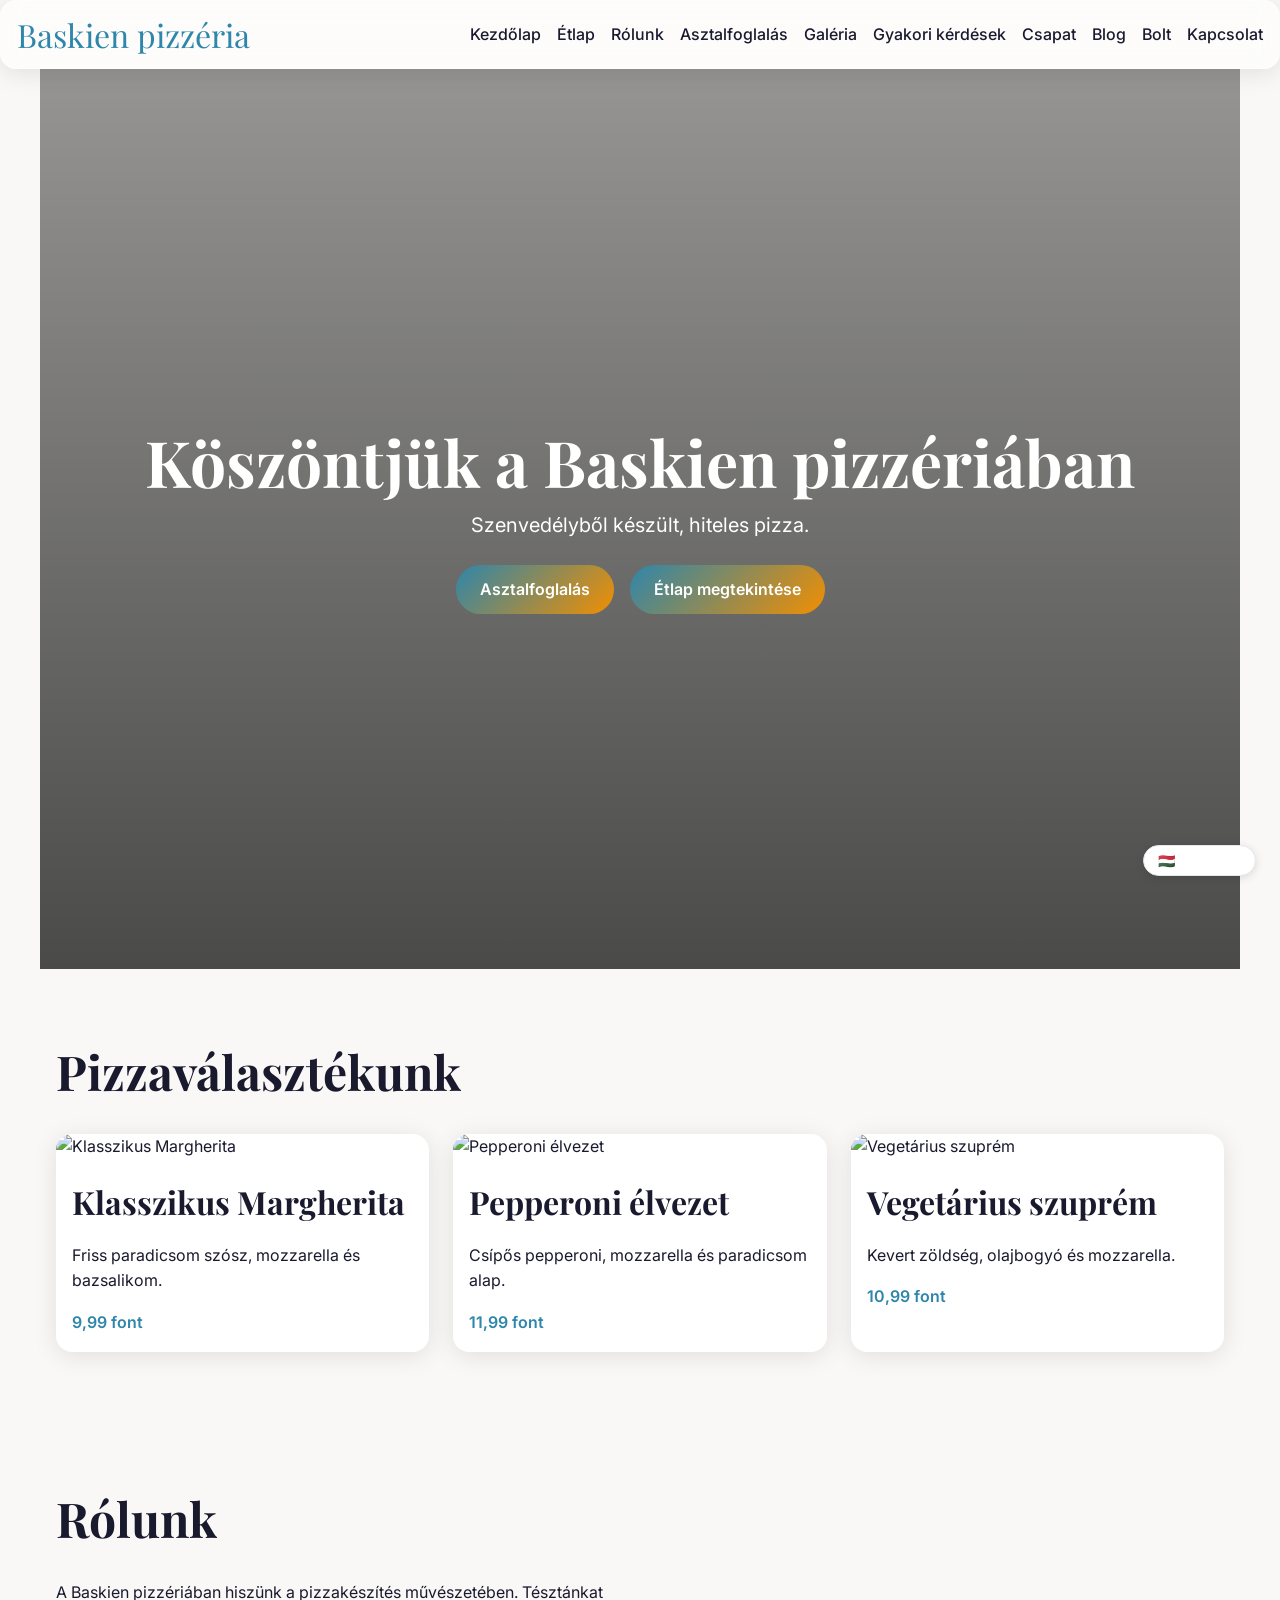
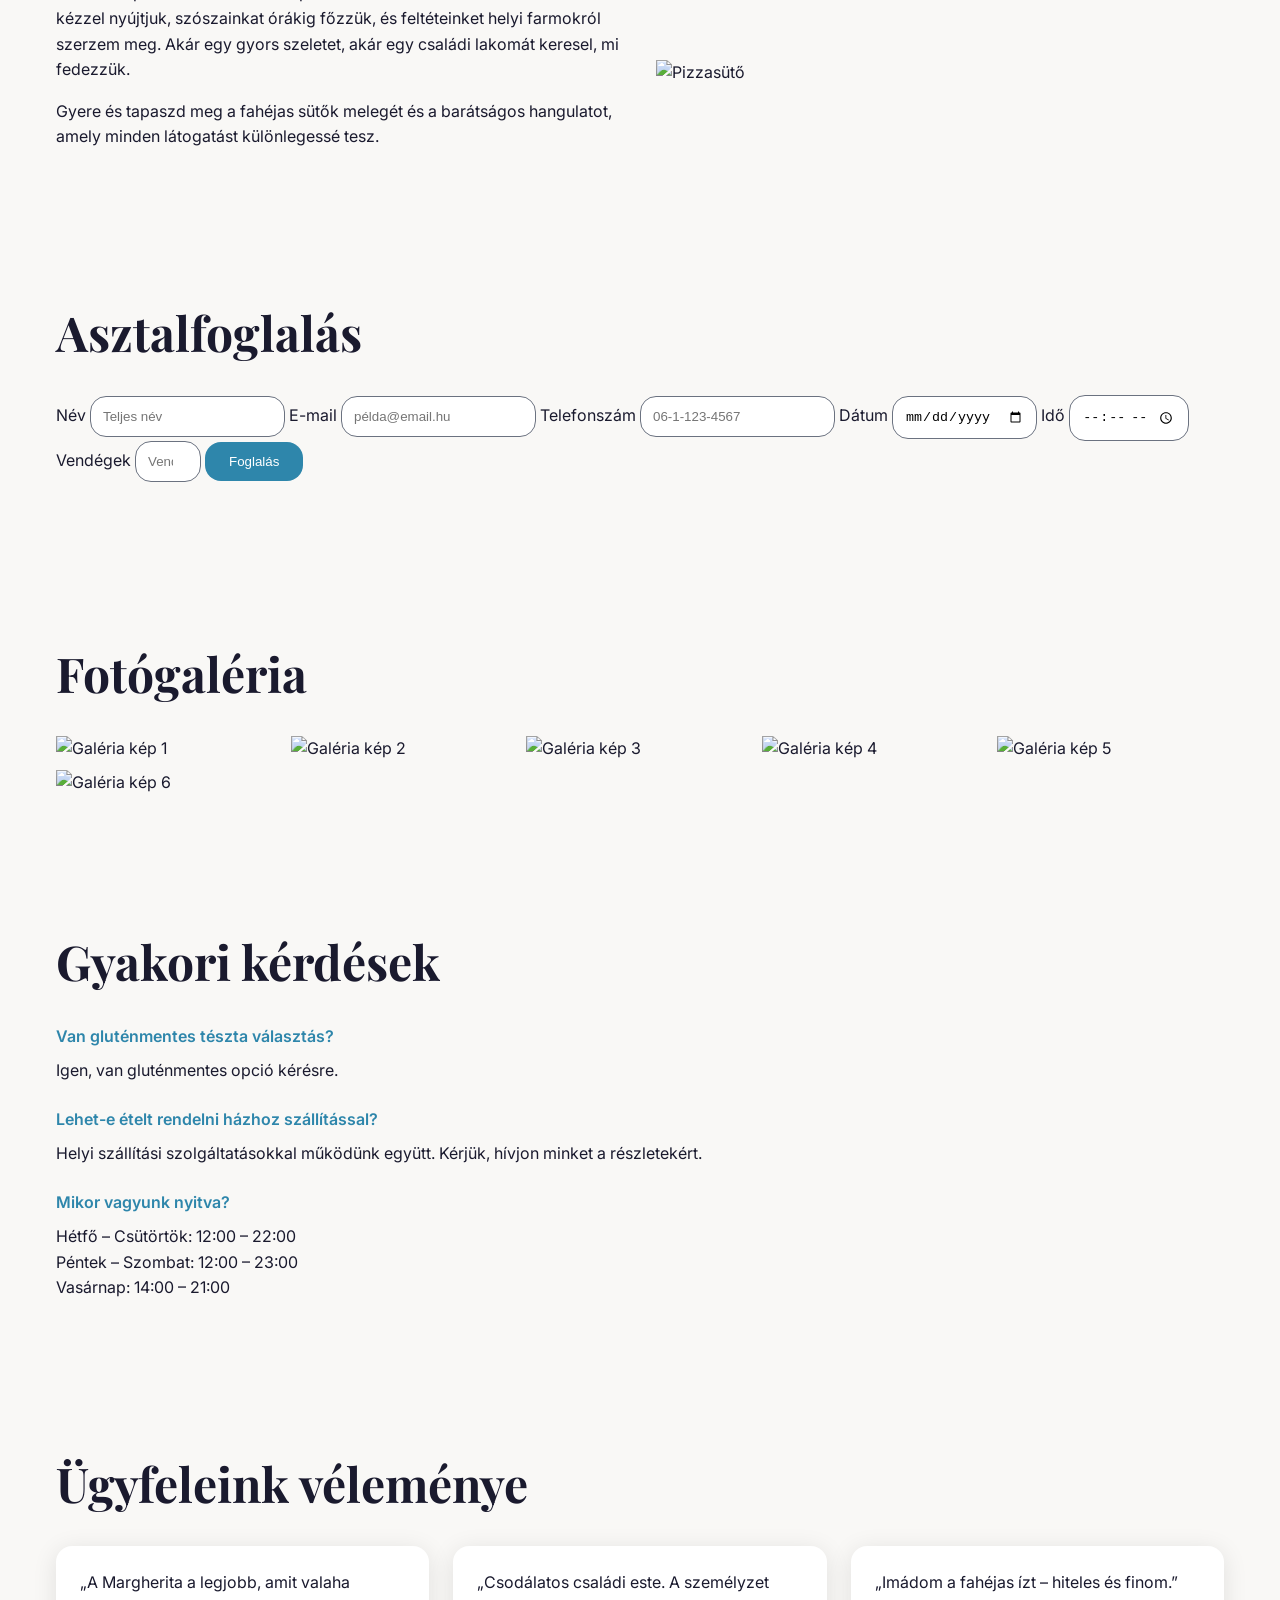
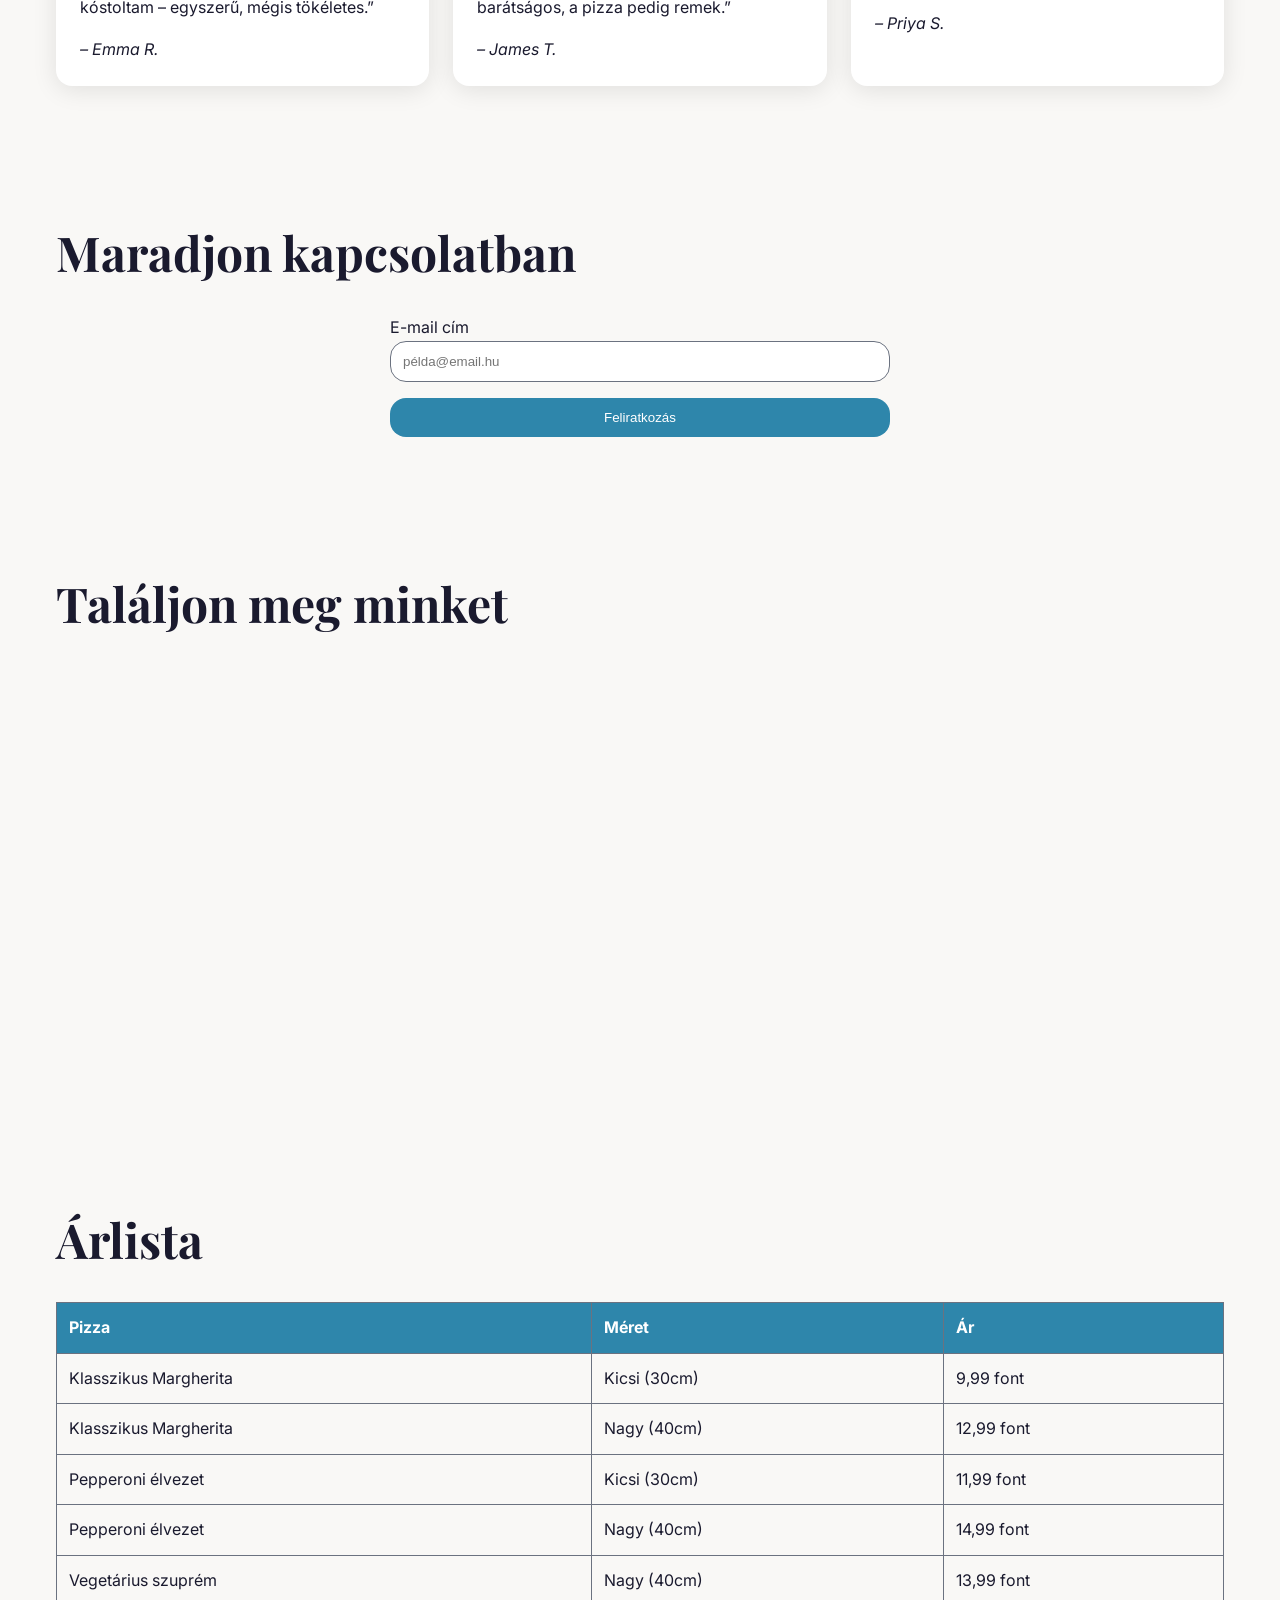
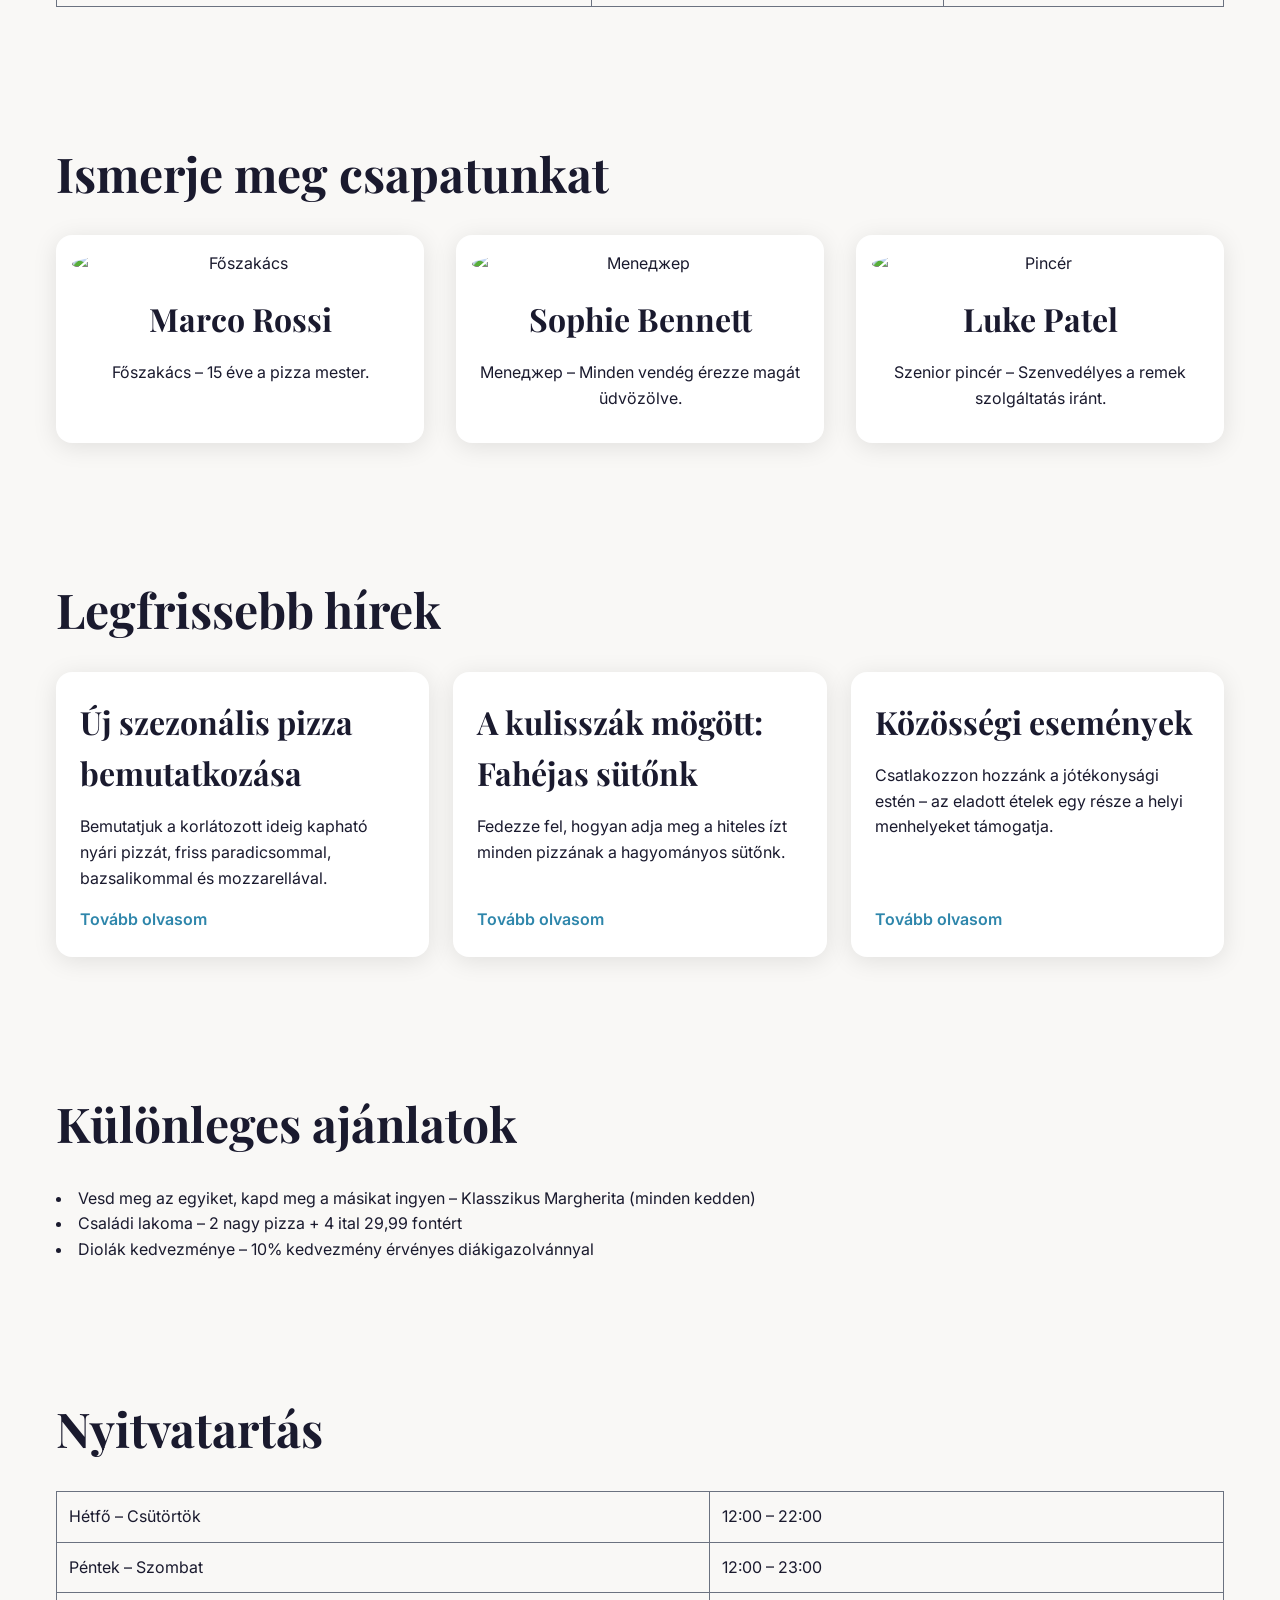
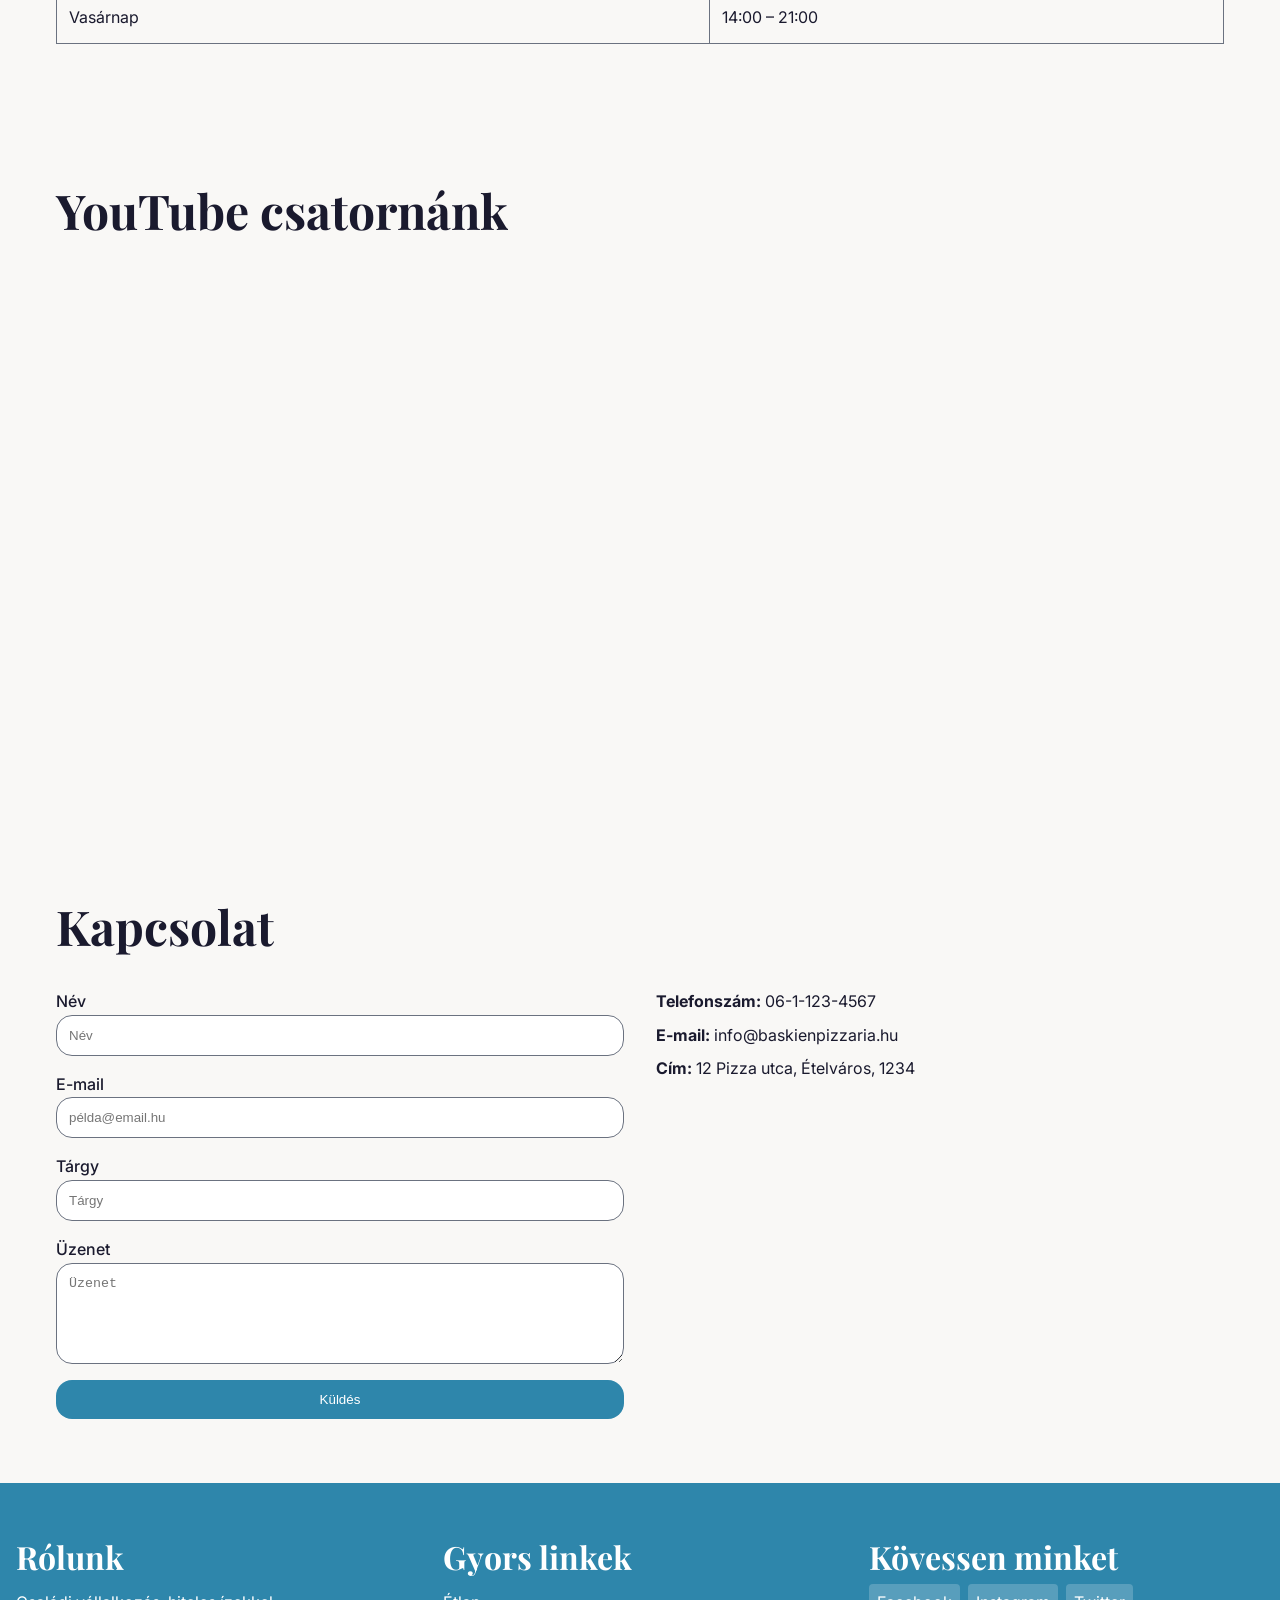
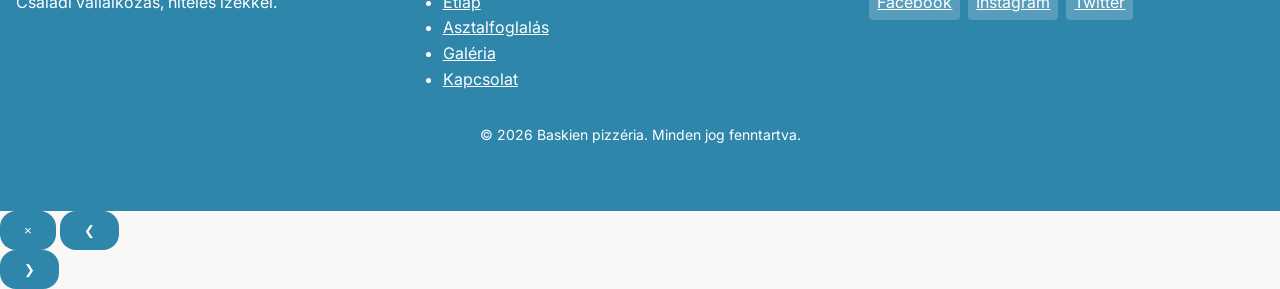
==== commit 3ea27abe: "deploy: update index-hu.html" ====
--- a/index-hu.html
+++ b/index-hu.html
@@ -348,6 +348,6 @@
         </div>
         <p class="footer-copy">&copy; 2026 Baskien pizzéria. Minden jog fenntartva.</p>
     </footer>
-<div id="lang-sw" style="position:fixed;top:1rem;right:1rem;z-index:9999;font-family:system-ui,sans-serif;"><button onclick="var d=document.getElementById('lang-dd');d.style.display=d.style.display==='block'?'none':'block'" style="background:#fff;border:1px solid #e5e7eb;border-radius:999px;padding:.4rem .9rem;cursor:pointer;font-size:.875rem;font-weight:600;box-shadow:0 2px 8px rgba(0,0,0,.12);display:flex;align-items:center;gap:.4rem;">🇭🇺 Magyar <span style="font-size:.7rem;">▾</span></button><div id="lang-dd" style="display:none;position:absolute;top:calc(100% + .4rem);right:0;background:#fff;border:1px solid #e5e7eb;border-radius:12px;box-shadow:0 4px 16px rgba(0,0,0,.12);overflow:hidden;min-width:130px;"><a href="./index.html" style="display:flex;align-items:center;gap:.5rem;padding:.6rem 1rem;text-decoration:none;color:#1a1a2e;font-size:.875rem;font-weight:500;" onmouseover="this.style.background='#f3f4f6'" onmouseout="this.style.background=''">🇬🇧 English</a></div></div><script>document.addEventListener("click",function(e){{var d=document.getElementById("lang-dd");if(d&&!e.target.closest("#lang-sw"))d.style.display="none";}});</script>
+<div id="lang-sw" style="position:fixed;bottom:1.5rem;right:1.5rem;z-index:9999;font-family:system-ui,sans-serif;"><button onclick="var d=document.getElementById('lang-dd');d.style.display=d.style.display==='block'?'none':'block'" style="background:#fff;border:1px solid #e5e7eb;border-radius:999px;padding:.4rem .9rem;cursor:pointer;font-size:.875rem;font-weight:600;box-shadow:0 2px 8px rgba(0,0,0,.12);display:flex;align-items:center;gap:.4rem;">🇭🇺 Magyar <span style="font-size:.7rem;">▾</span></button><div id="lang-dd" style="display:none;position:absolute;top:calc(100% + .4rem);right:0;background:#fff;border:1px solid #e5e7eb;border-radius:12px;box-shadow:0 4px 16px rgba(0,0,0,.12);overflow:hidden;min-width:130px;"><a href="./index.html" style="display:flex;align-items:center;gap:.5rem;padding:.6rem 1rem;text-decoration:none;color:#1a1a2e;font-size:.875rem;font-weight:500;" onmouseover="this.style.background='#f3f4f6'" onmouseout="this.style.background=''">🇬🇧 English</a></div></div><script>document.addEventListener("click",function(e){var d=document.getElementById("lang-dd");if(d&&!e.target.closest("#lang-sw"))d.style.display="none";});</script>
 </body>
 </html>
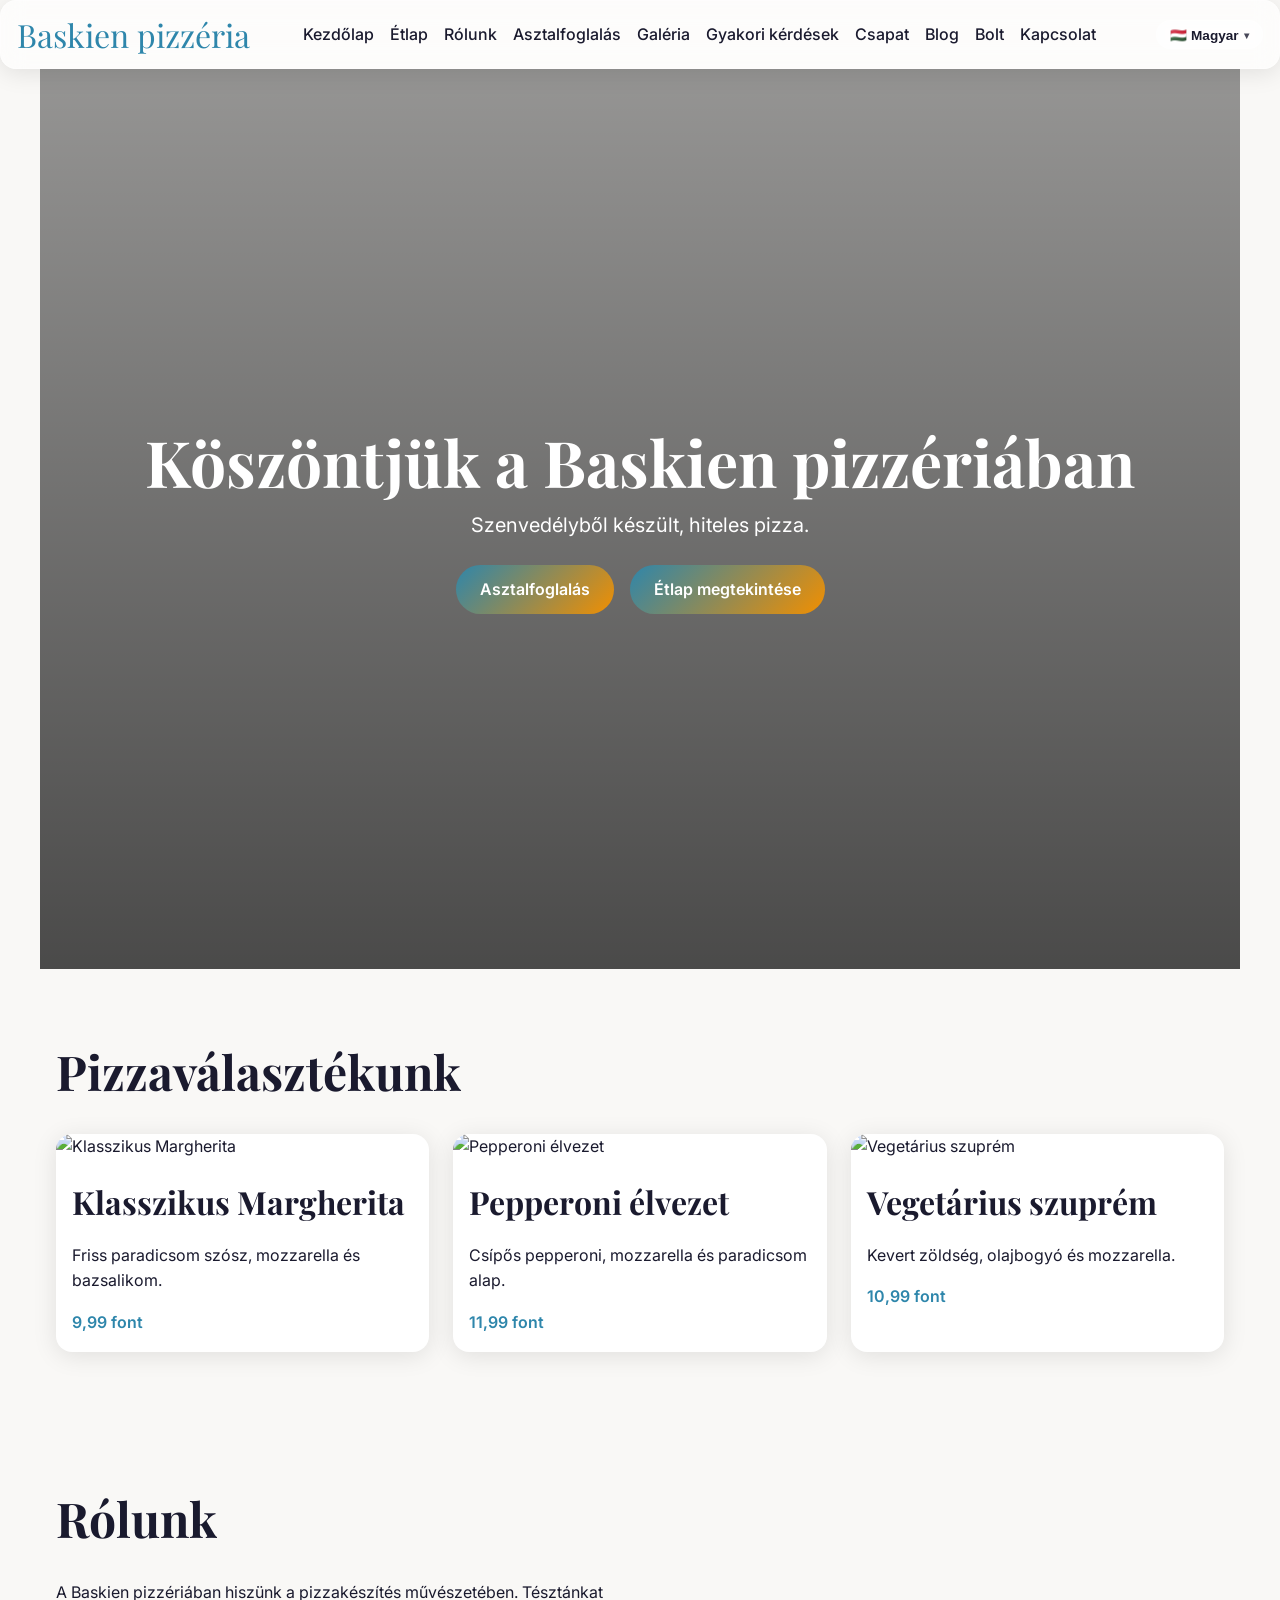
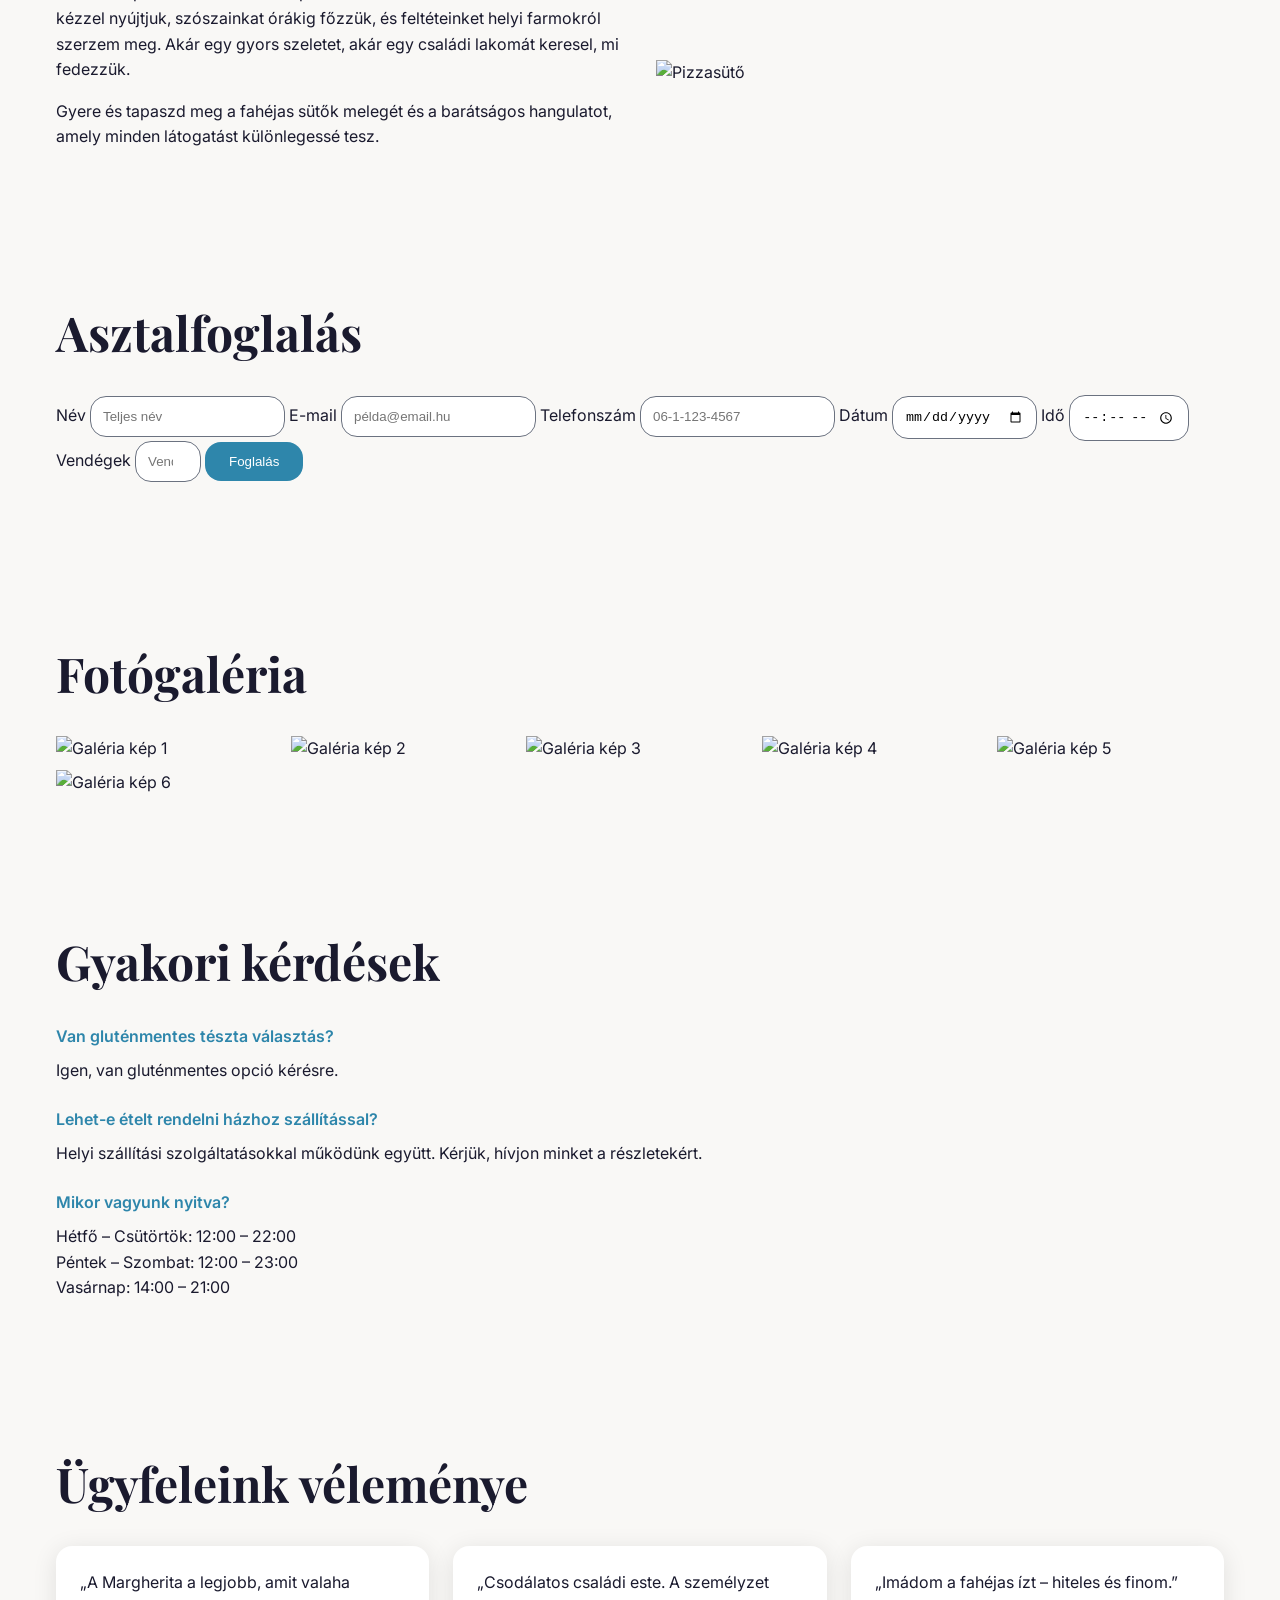
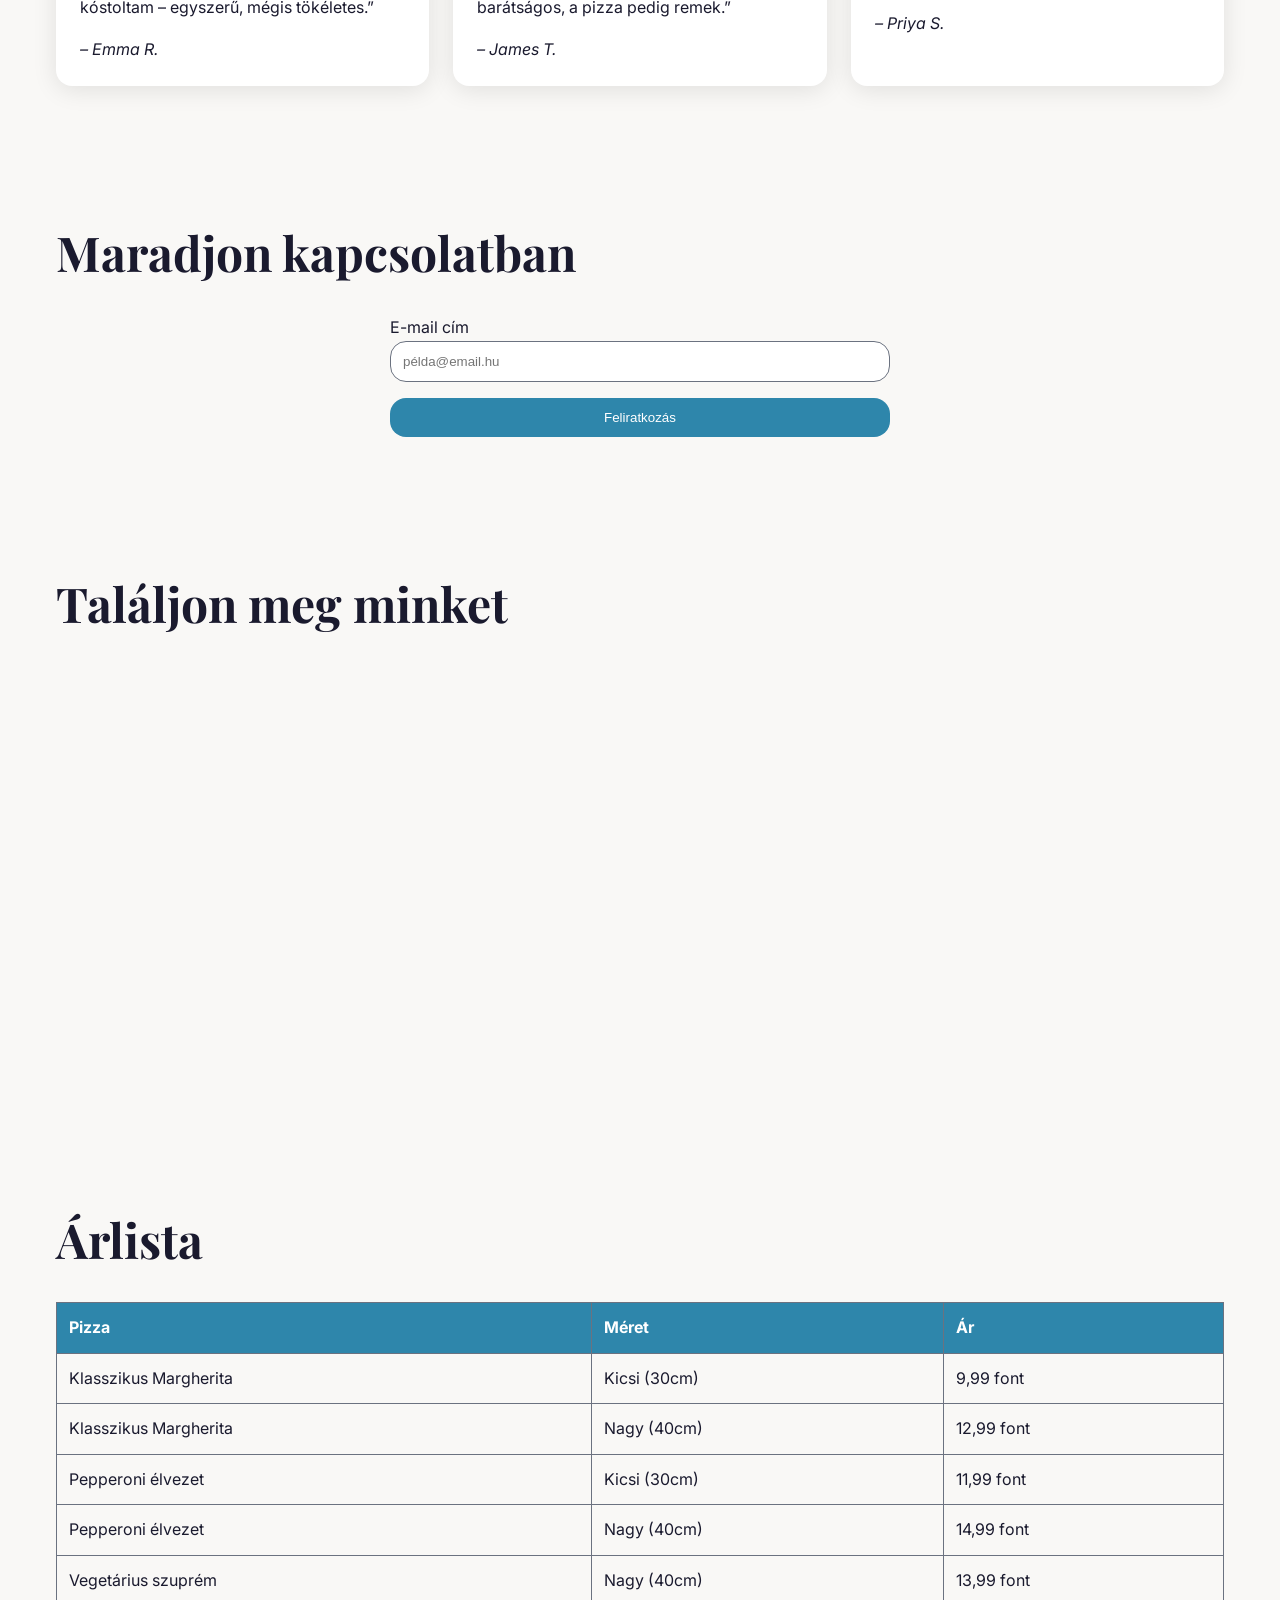
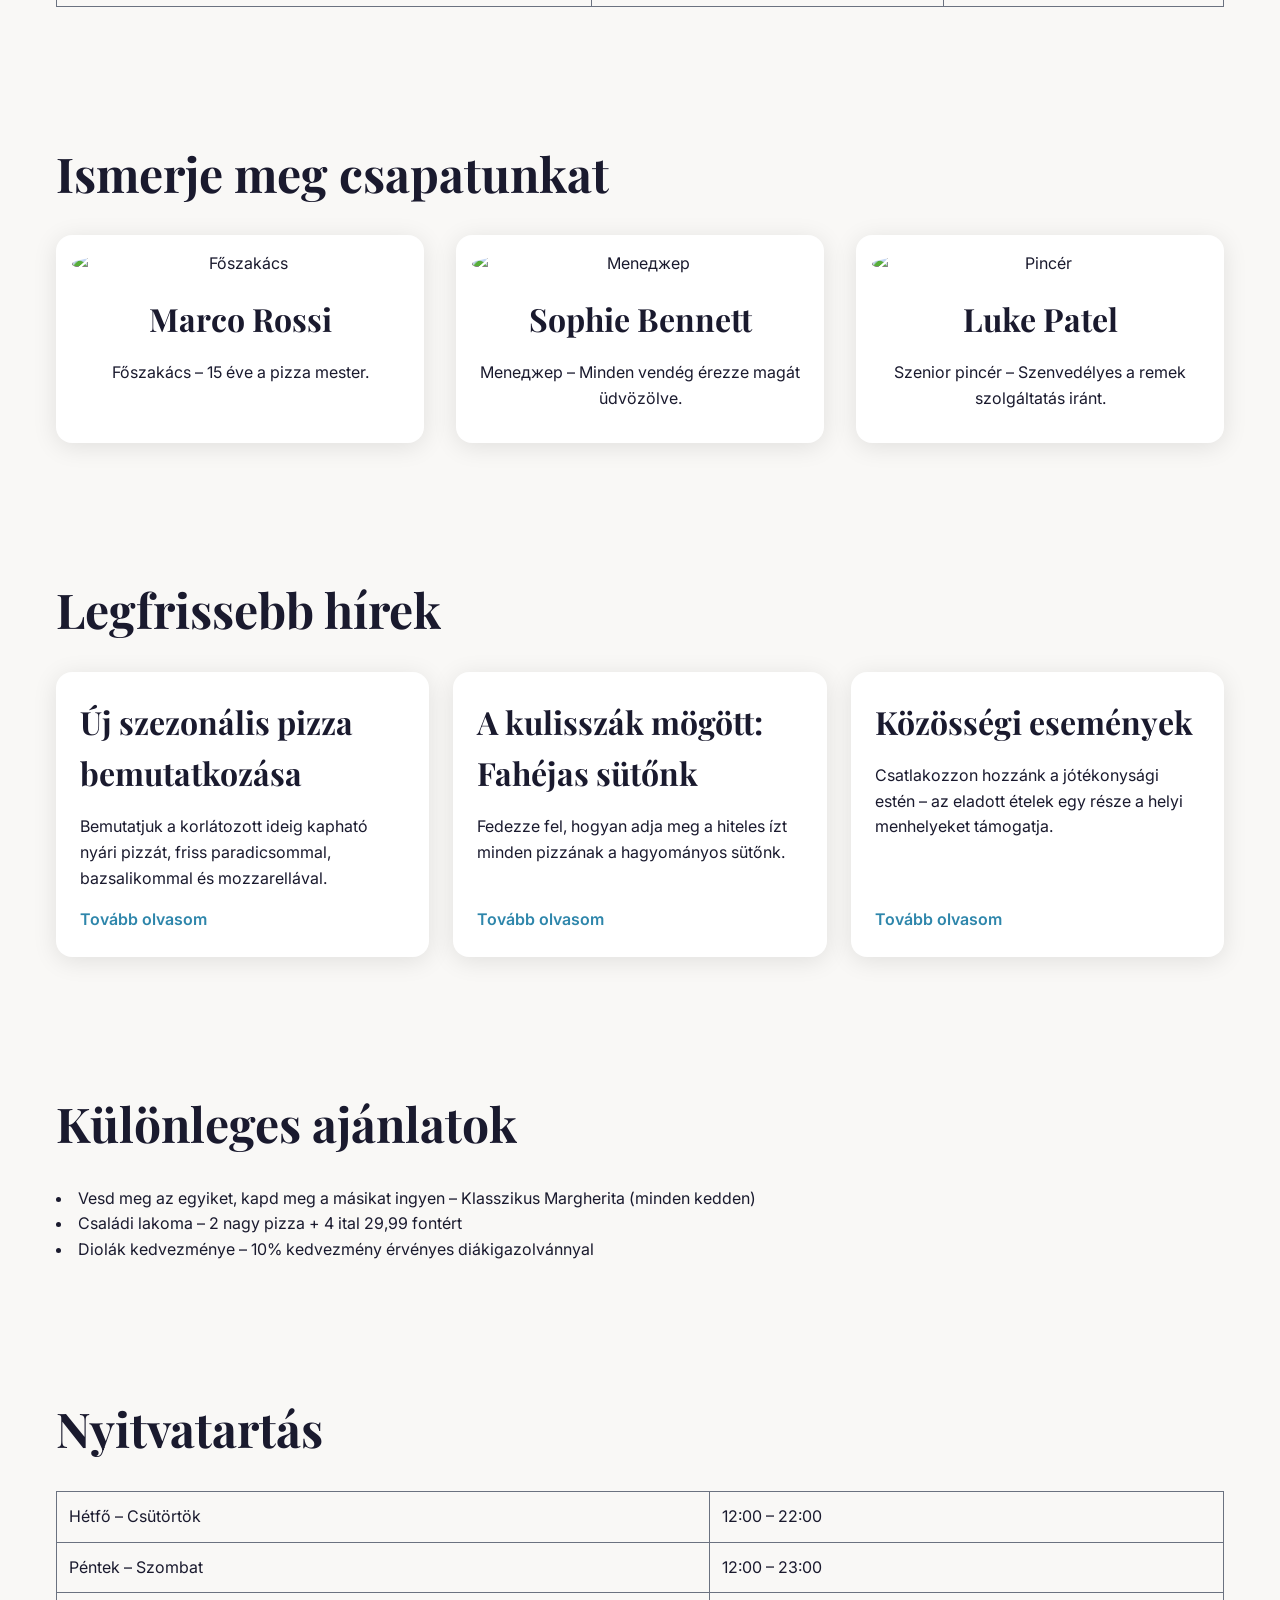
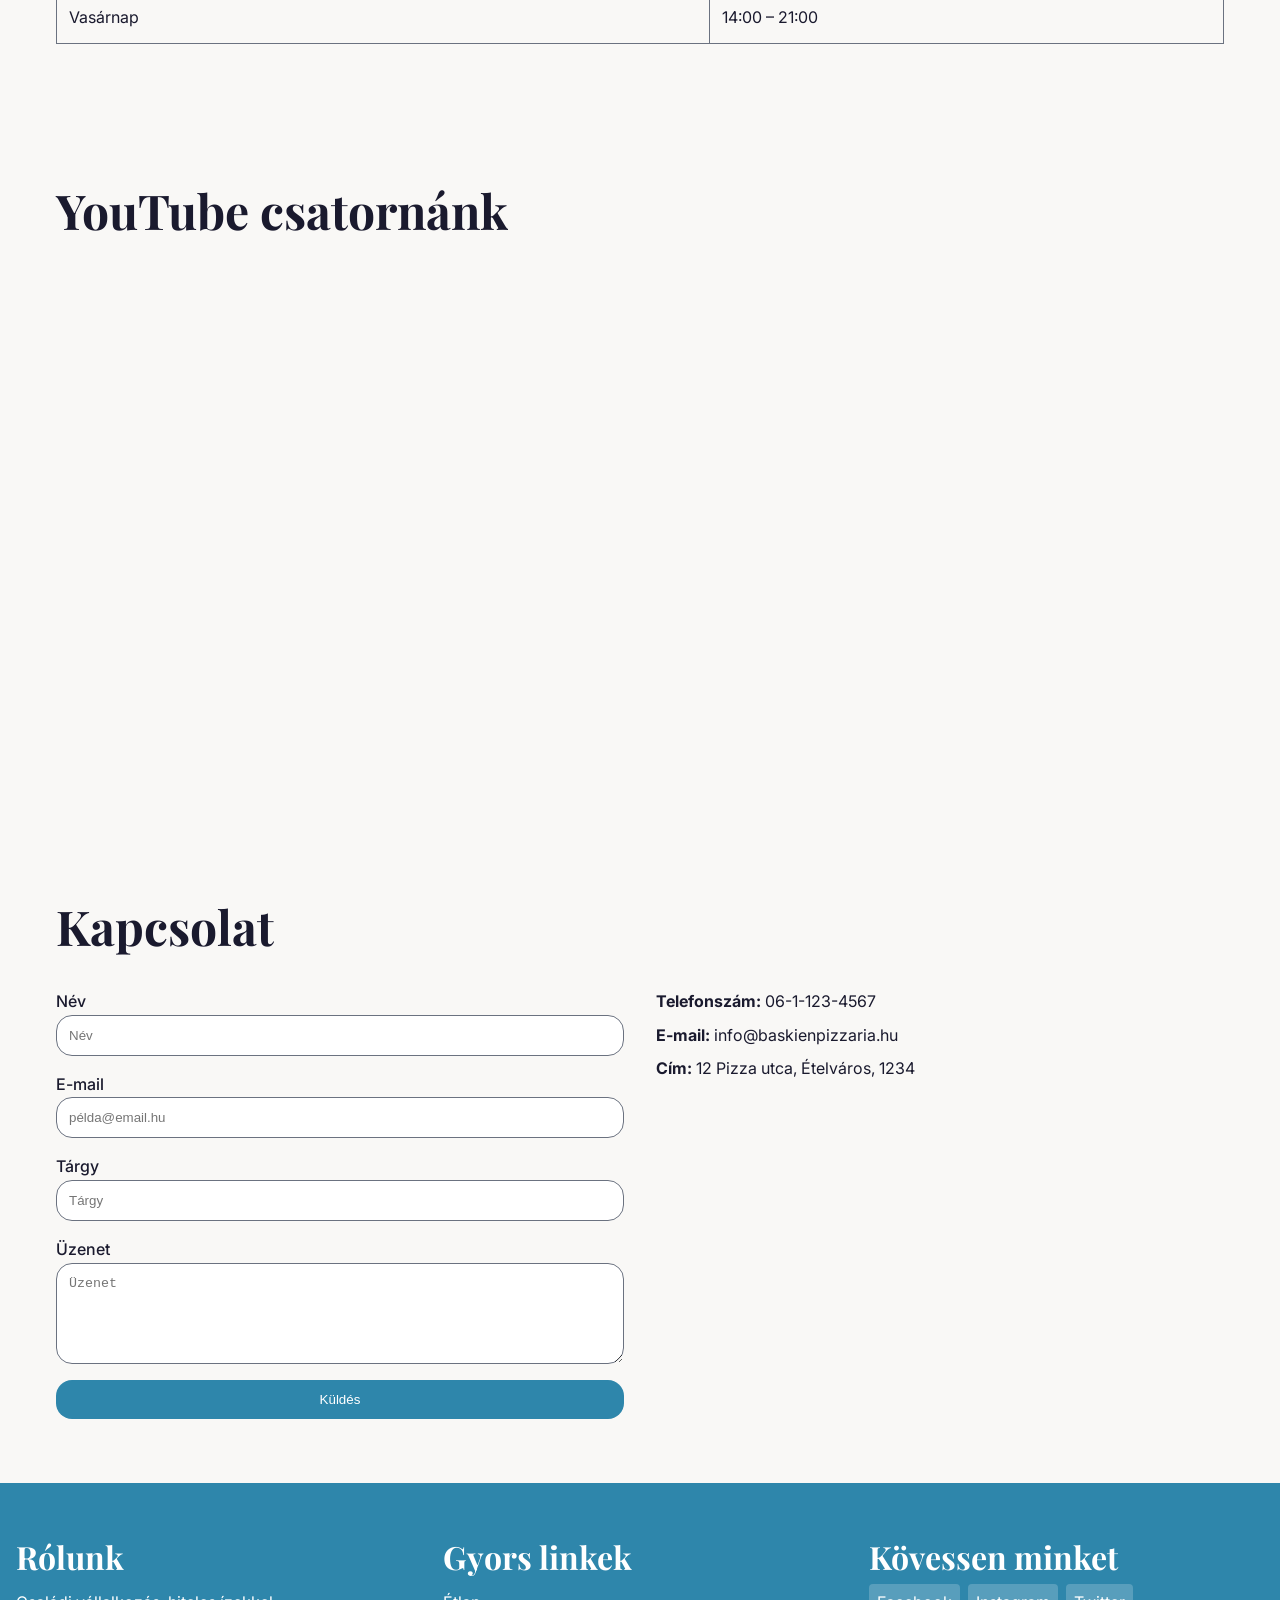
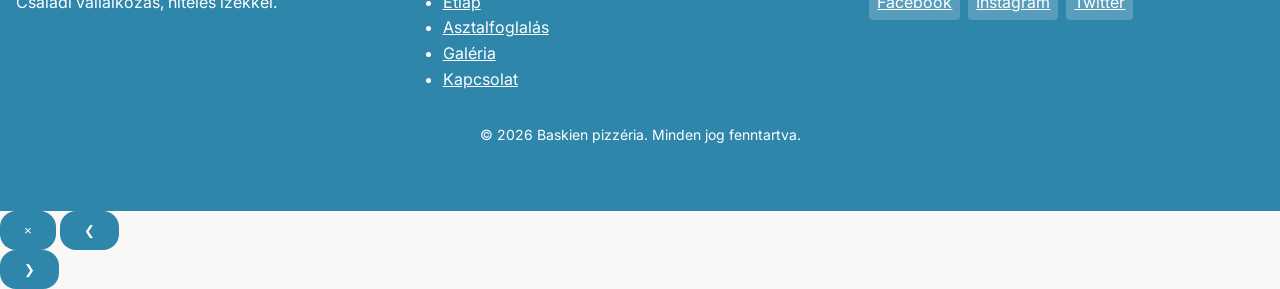
==== commit 5ee65d2a: "deploy: update index-hu.html" ====
--- a/index-hu.html
+++ b/index-hu.html
@@ -24,7 +24,8 @@
                 <li><a href="#shop">Bolt</a></li>
                 <li><a href="#contact">Kapcsolat</a></li>
             </ul>
-        </nav>
+        <div id="lang-sw" style="position:relative;display:flex;align-items:center;margin-left:.5rem;"><button onclick="var d=document.getElementById('lang-dd');d.style.display=d.style.display==='block'?'none':'block'" style="background:rgba(255,255,255,.15);border:1px solid rgba(255,255,255,.35);border-radius:999px;padding:.35rem .8rem;cursor:pointer;font-size:.85rem;font-weight:600;color:inherit;display:flex;align-items:center;gap:.35rem;backdrop-filter:blur(4px);">🇭🇺 Magyar <span style="font-size:.65rem;opacity:.8;">▾</span></button><div id="lang-dd" style="display:none;position:absolute;top:calc(100% + .5rem);right:0;background:#fff;border:1px solid #e5e7eb;border-radius:12px;box-shadow:0 4px 16px rgba(0,0,0,.15);overflow:hidden;min-width:130px;z-index:10000;"><a href="./index.html" style="display:flex;align-items:center;gap:.5rem;padding:.6rem 1rem;text-decoration:none;color:#1a1a2e;font-size:.875rem;font-weight:500;" onmouseover="this.style.background='#f3f4f6'" onmouseout="this.style.background=''">🇬🇧 English</a></div></div><script>document.addEventListener("click",function(e){var d=document.getElementById("lang-dd");if(d&&!e.target.closest("#lang-sw"))d.style.display="none";});</script>
+</nav>
     </header>
 
     <!-- Hős szakasz -->
@@ -348,6 +349,6 @@
         </div>
         <p class="footer-copy">&copy; 2026 Baskien pizzéria. Minden jog fenntartva.</p>
     </footer>
-<div id="lang-sw" style="position:fixed;bottom:1.5rem;right:1.5rem;z-index:9999;font-family:system-ui,sans-serif;"><button onclick="var d=document.getElementById('lang-dd');d.style.display=d.style.display==='block'?'none':'block'" style="background:#fff;border:1px solid #e5e7eb;border-radius:999px;padding:.4rem .9rem;cursor:pointer;font-size:.875rem;font-weight:600;box-shadow:0 2px 8px rgba(0,0,0,.12);display:flex;align-items:center;gap:.4rem;">🇭🇺 Magyar <span style="font-size:.7rem;">▾</span></button><div id="lang-dd" style="display:none;position:absolute;top:calc(100% + .4rem);right:0;background:#fff;border:1px solid #e5e7eb;border-radius:12px;box-shadow:0 4px 16px rgba(0,0,0,.12);overflow:hidden;min-width:130px;"><a href="./index.html" style="display:flex;align-items:center;gap:.5rem;padding:.6rem 1rem;text-decoration:none;color:#1a1a2e;font-size:.875rem;font-weight:500;" onmouseover="this.style.background='#f3f4f6'" onmouseout="this.style.background=''">🇬🇧 English</a></div></div><script>document.addEventListener("click",function(e){var d=document.getElementById("lang-dd");if(d&&!e.target.closest("#lang-sw"))d.style.display="none";});</script>
+
 </body>
 </html>
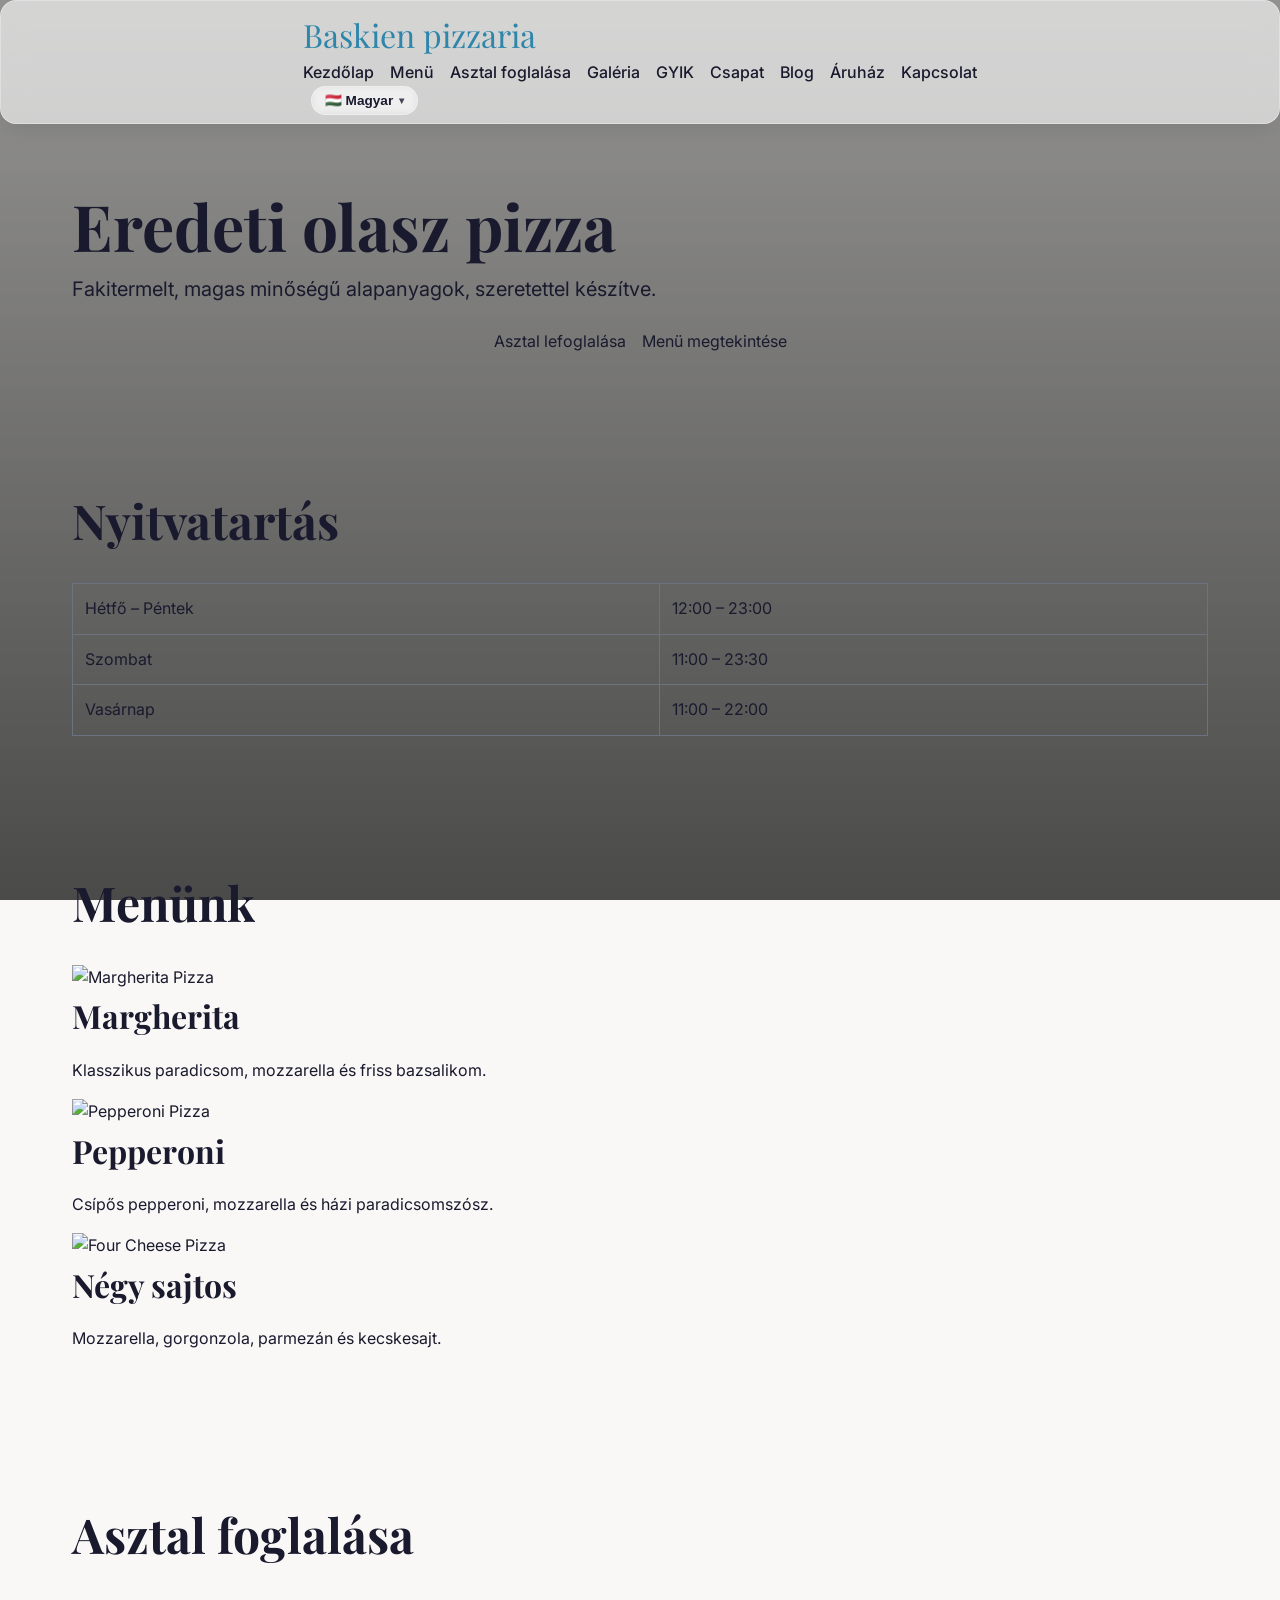
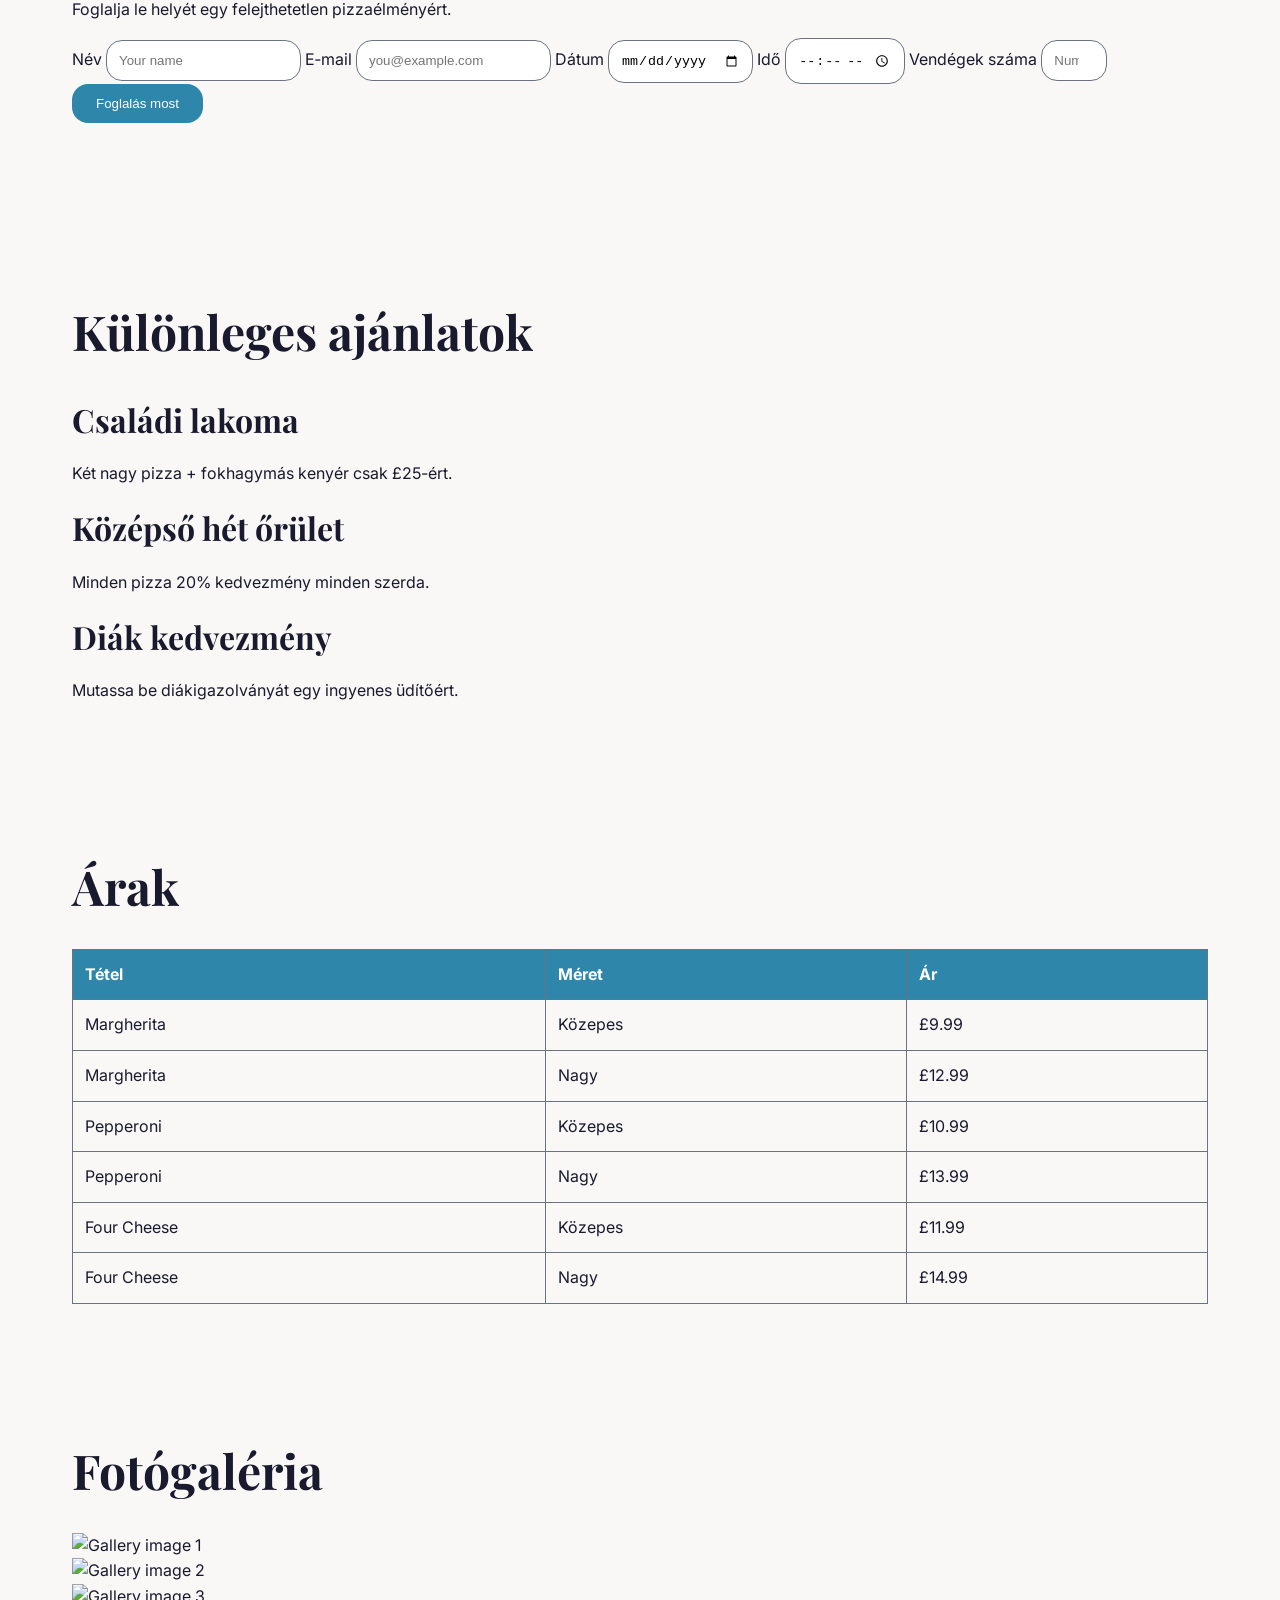
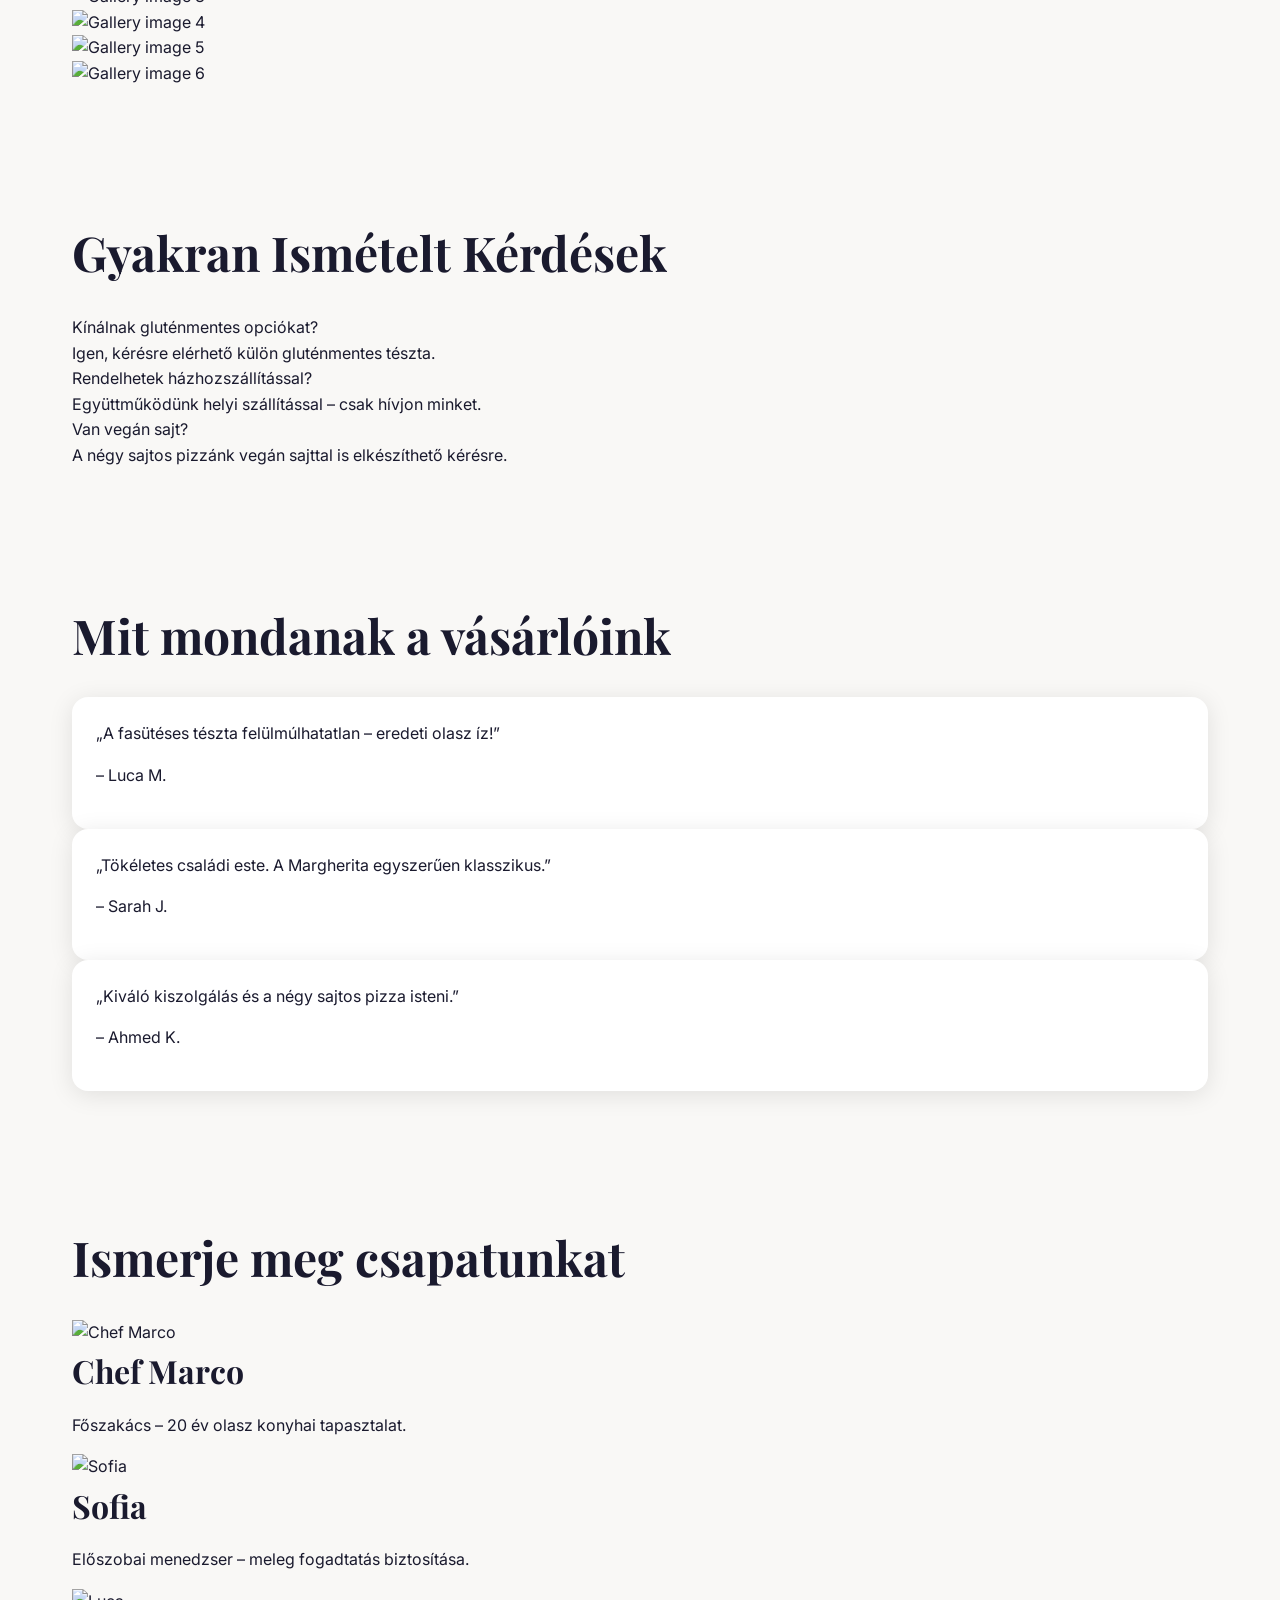
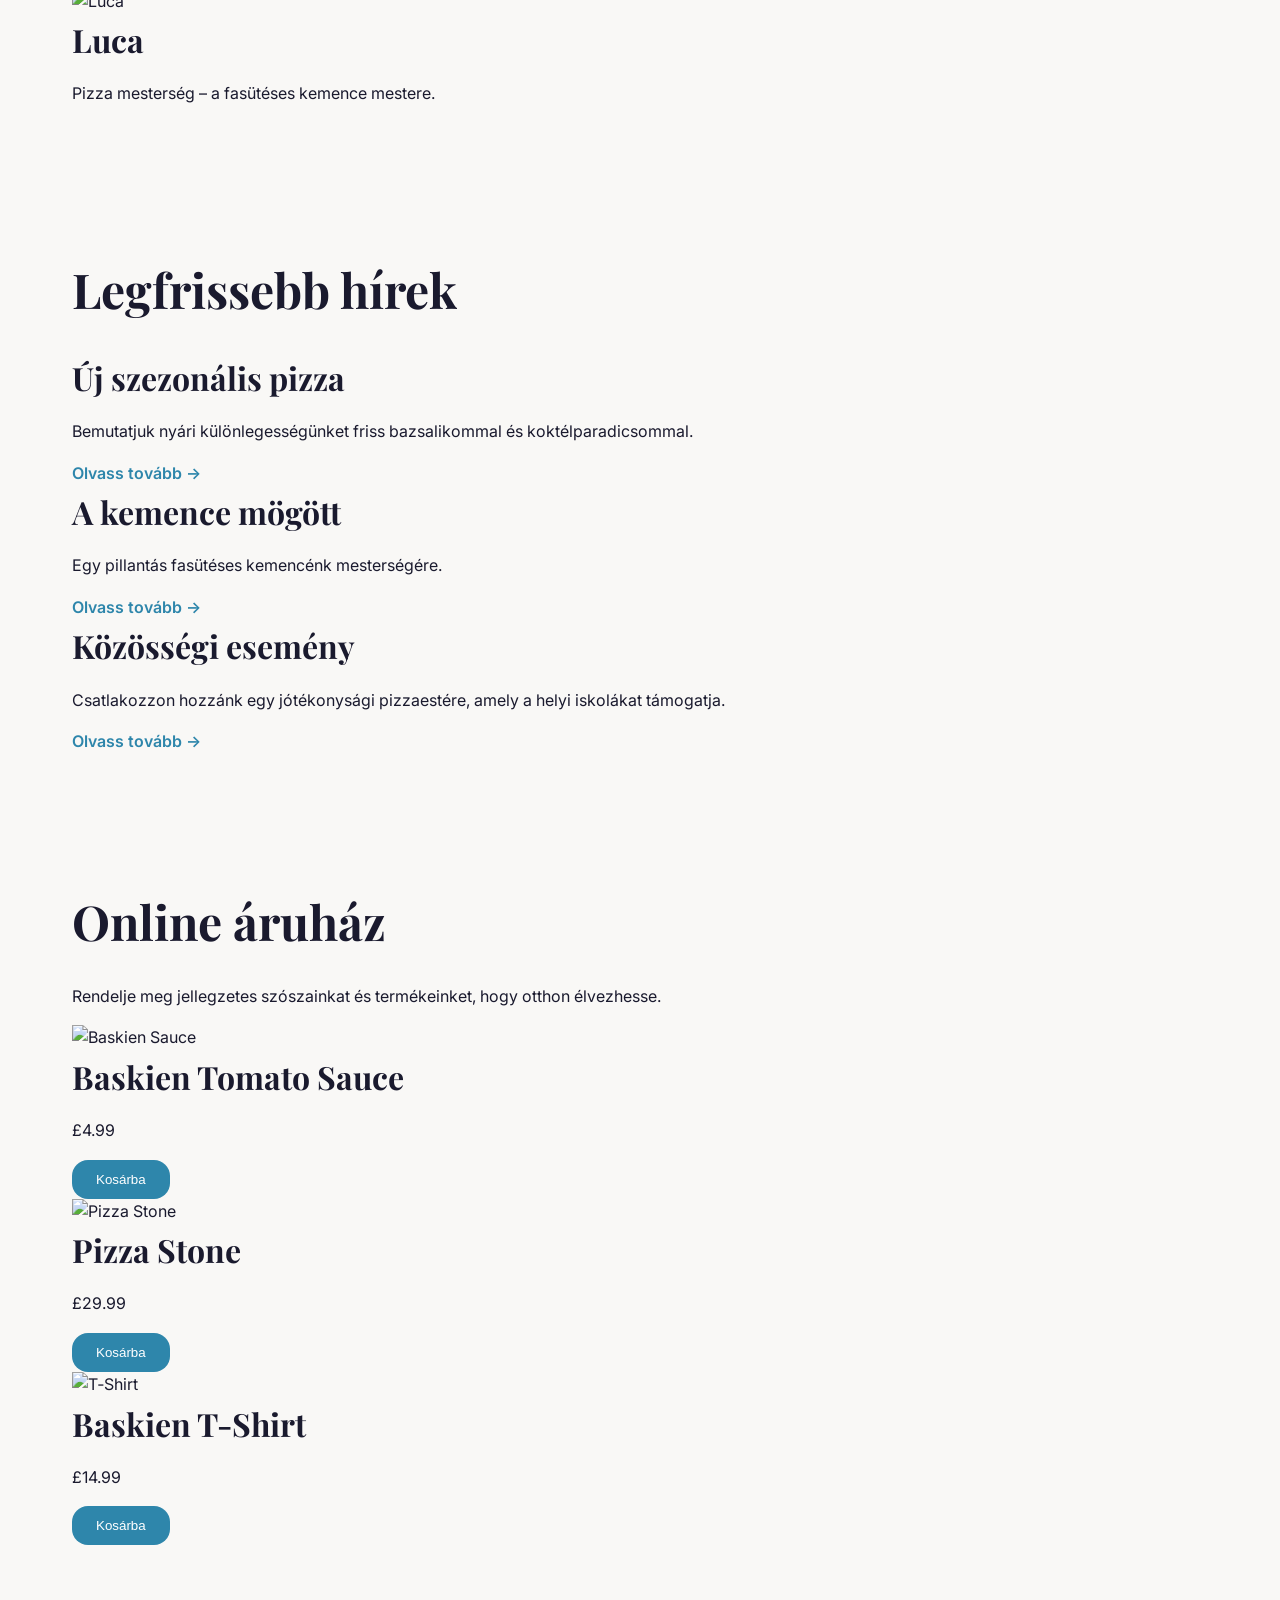
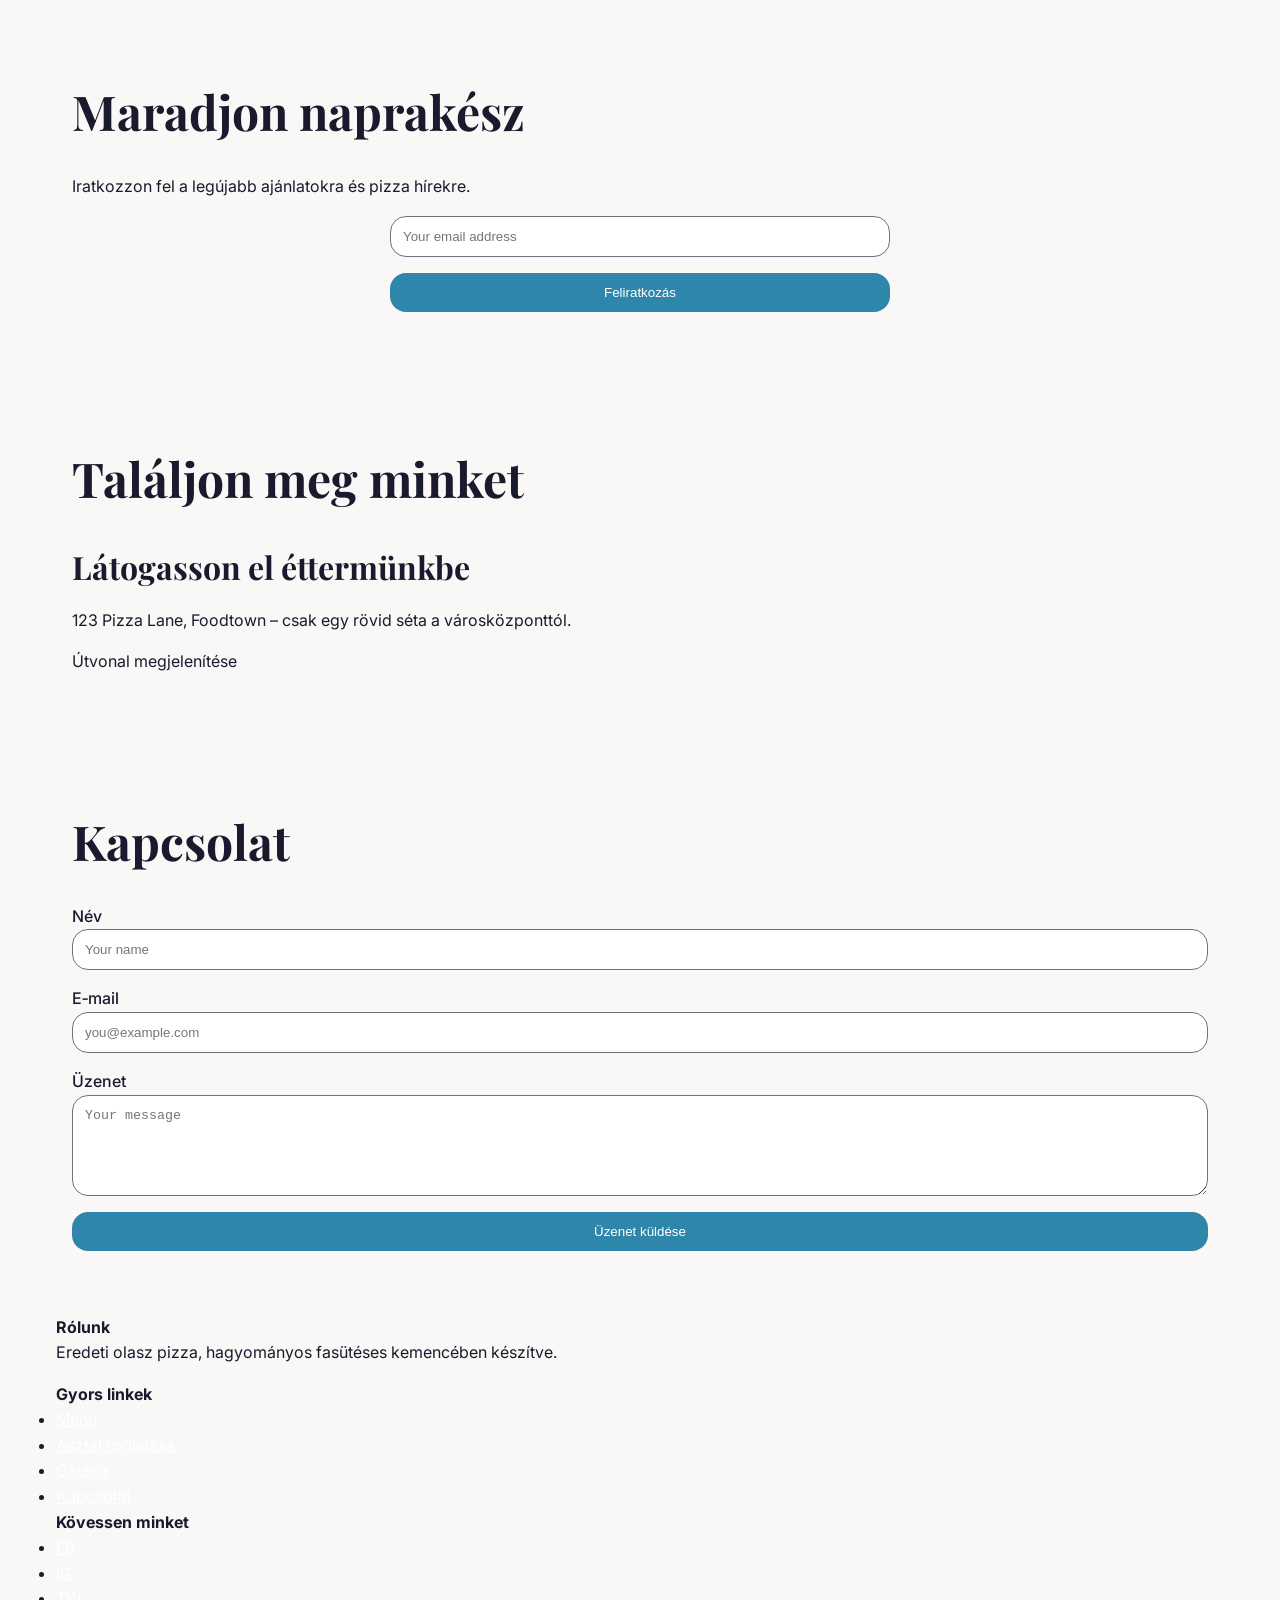
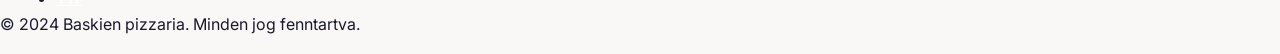
==== commit 14108ee1: "deploy: update index-hu.html" ====
--- a/index-hu.html
+++ b/index-hu.html
@@ -1,354 +1,345 @@
 <!DOCTYPE html>
-<html lang="hu">
+<html lang="en-GB">
 <head>
-    <meta charset="UTF-8">
-    <meta name="viewport" content="width=device-width, initial-scale=1.0">
-    <title>Baskien pizzéria</title>
-    <link rel="stylesheet" href="style.css">
-    <script src="script.js" defer></script>
+<meta charset="UTF-8">
+<meta name="viewport" content="width=device-width, initial-scale=1.0">
+<title>Baskien pizzaria</title>
+<link rel="stylesheet" href="style.css">
+<script src="script.js" defer></script>
+<meta name="description" content="Baskien pizzaria, Pizza restaurant">
+<link rel="canonical" href="https://baskien-pizzaria.pages.dev">
+<meta property="og:type" content="website">
+<meta property="og:title" content="Baskien pizzaria">
+<meta property="og:description" content="Baskien pizzaria, Pizza restaurant">
+<meta property="og:image" content="https://loremflickr.com/1200/630/pizza-restaurant">
+<meta property="og:url" content="https://baskien-pizzaria.pages.dev">
+<meta name="twitter:card" content="summary_large_image">
+<meta name="twitter:title" content="Baskien pizzaria">
+<meta name="twitter:description" content="Baskien pizzaria, Pizza restaurant">
+<script type="application/ld+json">
+{
+"@context": "https://schema.org",
+"@type": "LocalBusiness",
+"name": "Baskien pizzaria",
+"description": "Baskien pizzaria, Pizza restaurant",
+"url": "https://baskien-pizzaria.pages.dev"
+}
+</script>
 </head>
 <body>
-    <!-- Ragadós üveg morfizmus navigáció -->
-    <header class="sticky-nav">
-        <nav class="glass-nav">
-            <div class="logo">Baskien pizzéria</div>
-            <ul class="nav-links">
-                <li><a href="#hero">Kezdőlap</a></li>
-                <li><a href="#services">Étlap</a></li>
-                <li><a href="#about">Rólunk</a></li>
-                <li><a href="#booking">Asztalfoglalás</a></li>
-                <li><a href="#gallery">Galéria</a></li>
-                <li><a href="#faq">Gyakori kérdések</a></li>
-                <li><a href="#team">Csapat</a></li>
-                <li><a href="#blog">Blog</a></li>
-                <li><a href="#shop">Bolt</a></li>
-                <li><a href="#contact">Kapcsolat</a></li>
-            </ul>
-        <div id="lang-sw" style="position:relative;display:flex;align-items:center;margin-left:.5rem;"><button onclick="var d=document.getElementById('lang-dd');d.style.display=d.style.display==='block'?'none':'block'" style="background:rgba(255,255,255,.15);border:1px solid rgba(255,255,255,.35);border-radius:999px;padding:.35rem .8rem;cursor:pointer;font-size:.85rem;font-weight:600;color:inherit;display:flex;align-items:center;gap:.35rem;backdrop-filter:blur(4px);">🇭🇺 Magyar <span style="font-size:.65rem;opacity:.8;">▾</span></button><div id="lang-dd" style="display:none;position:absolute;top:calc(100% + .5rem);right:0;background:#fff;border:1px solid #e5e7eb;border-radius:12px;box-shadow:0 4px 16px rgba(0,0,0,.15);overflow:hidden;min-width:130px;z-index:10000;"><a href="./index.html" style="display:flex;align-items:center;gap:.5rem;padding:.6rem 1rem;text-decoration:none;color:#1a1a2e;font-size:.875rem;font-weight:500;" onmouseover="this.style.background='#f3f4f6'" onmouseout="this.style.background=''">🇬🇧 English</a></div></div><script>document.addEventListener("click",function(e){var d=document.getElementById("lang-dd");if(d&&!e.target.closest("#lang-sw"))d.style.display="none";});</script>
+<header class="glass-nav">
+<nav class="container">
+<a href="#" class="logo">Baskien pizzaria</a>
+<ul class="nav-links">
+<li><a href="#hero">Kezdőlap</a></li>
+<li><a href="#menu">Menü</a></li>
+<li><a href="#booking">Asztal foglalása</a></li>
+<li><a href="#gallery">Galéria</a></li>
+<li><a href="#faq">GYIK</a></li>
+<li><a href="#team">Csapat</a></li>
+<li><a href="#blog">Blog</a></li>
+<li><a href="#shop">Áruház</a></li>
+<li><a href="#contact">Kapcsolat</a></li>
+</ul>
+<div id="lang-sw" style="position:relative;display:flex;align-items:center;margin-left:.5rem;"><button onclick="var d=document.getElementById('lang-dd');d.style.display=d.style.display==='block'?'none':'block'" style="background:rgba(255,255,255,.15);border:1px solid rgba(255,255,255,.35);border-radius:999px;padding:.35rem .8rem;cursor:pointer;font-size:.85rem;font-weight:600;color:inherit;display:flex;align-items:center;gap:.35rem;backdrop-filter:blur(4px);">🇭🇺 Magyar <span style="font-size:.65rem;opacity:.8;">▾</span></button><div id="lang-dd" style="display:none;position:absolute;top:calc(100% + .5rem);right:0;background:#fff;border:1px solid #e5e7eb;border-radius:12px;box-shadow:0 4px 16px rgba(0,0,0,.15);overflow:hidden;min-width:130px;z-index:10000;"><a href="./index.html" style="display:flex;align-items:center;gap:.5rem;padding:.6rem 1rem;text-decoration:none;color:#1a1a2e;font-size:.875rem;font-weight:500;" onmouseover="this.style.background='#f3f4f6'" onmouseout="this.style.background=''">🇬🇧 English</a></div></div><script>document.addEventListener("click",function(e){var d=document.getElementById("lang-dd");if(d&&!e.target.closest("#lang-sw"))d.style.display="none";});</script>
 </nav>
-    </header>
-
-    <!-- Hős szakasz -->
-    <section id="hero" class="hero-section">
-        <div class="hero-bg" style="background-image:url('https://loremflickr.com/1600/900/pizza');"></div>
-        <div class="hero-overlay"></div>
-        <div class="hero-content">
-            <h1>Köszöntjük a Baskien pizzériában</h1>
-            <p>Szenvedélyből készült, hiteles pizza.</p>
-            <div class="hero-buttons">
-                <a href="#booking" class="pill-button">Asztalfoglalás</a>
-                <a href="#services" class="pill-button">Étlap megtekintése</a>
-            </div>
-        </div>
-    </section>
-
-    <!-- Szolgáltatások / Étlap szakasz -->
-    <section id="services" class="services-section">
-        <h2>Pizzaválasztékunk</h2>
-        <div class="services-grid">
-            <article class="service-card">
-                <img src="https://loremflickr.com/400/280/pizza" alt="Klasszikus Margherita">
-                <h3>Klasszikus Margherita</h3>
-                <p>Friss paradicsom szósz, mozzarella és bazsalikom.</p>
-                <p class="price">9,99 font</p>
-            </article>
-            <article class="service-card">
-                <img src="https://loremflickr.com/400/280/pizza" alt="Pepperoni élvezet">
-                <h3>Pepperoni élvezet</h3>
-                <p>Csípős pepperoni, mozzarella és paradicsom alap.</p>
-                <p class="price">11,99 font</p>
-            </article>
-            <article class="service-card">
-                <img src="https://loremflickr.com/400/280/pizza" alt="Vegetárius szuprém">
-                <h3>Vegetárius szuprém</h3>
-                <p>Kevert zöldség, olajbogyó és mozzarella.</p>
-                <p class="price">10,99 font</p>
-            </article>
-        </div>
-    </section>
-
-    <!-- Rólunk szakasz -->
-    <section id="about" class="about-section">
-        <h2>Rólunk</h2>
-        <div class="about-grid">
-            <div class="about-text">
-                <p>A Baskien pizzériában hiszünk a pizzakészítés művészetében. Tésztánkat kézzel nyújtjuk, szószainkat órákig főzzük, és feltéteinket helyi farmokról szerzem meg. Akár egy gyors szeletet, akár egy családi lakomát keresel, mi fedezzük.</p>
-                <p>Gyere és tapaszd meg a fahéjas sütők melegét és a barátságos hangulatot, amely minden látogatást különlegessé tesz.</p>
-            </div>
-            <div class="about-image">
-                <img src="https://loremflickr.com/700/500/pizza" alt="Pizzasütő">
-            </div>
-        </div>
-    </section>
-
-    <!-- Asztalfoglalás / Időpontfoglalás szakasz -->
-    <section id="booking" class="booking-section">
-        <h2>Asztalfoglalás</h2>
-        <form class="booking-form">
-            <label>
-                Név
-                <input type="text" name="name" placeholder="Teljes név" required>
-            </label>
-            <label>
-                E-mail
-                <input type="email" name="email" placeholder="példa@email.hu" required>
-            </label>
-            <label>
-                Telefonszám
-                <input type="tel" name="phone" placeholder="06-1-123-4567">
-            </label>
-            <label>
-                Dátum
-                <input type="date" name="date" required>
-            </label>
-            <label>
-                Idő
-                <input type="time" name="time" required>
-            </label>
-            <label>
-                Vendégek
-                <input type="number" name="guests" min="1" max="20" placeholder="Vendégek száma" required>
-            </label>
-            <button type="submit">Foglalás</button>
-        </form>
-    </section>
-
-    <!-- Fotógaléria szakasz -->
-    <section id="gallery" class="gallery-section">
-        <h2>Fotógaléria</h2>
-        <div class="gallery-grid">
-            <img src="https://loremflickr.com/600/400/pizza" alt="Galéria kép 1">
-            <img src="https://loremflickr.com/600/400/pizza" alt="Galéria kép 2">
-            <img src="https://loremflickr.com/600/400/pizza" alt="Galéria kép 3">
-            <img src="https://loremflickr.com/600/400/pizza" alt="Galéria kép 4">
-            <img src="https://loremflickr.com/600/400/pizza" alt="Galéria kép 5">
-            <img src="https://loremflickr.com/600/400/pizza" alt="Galéria kép 6">
-        </div>
-    </section>
-
-    <!-- Gyakori kérdések szakasz -->
-    <section id="faq" class="faq-section">
-        <h2>Gyakori kérdések</h2>
-        <dl>
-            <dt>Van gluténmentes tészta választás?</dt>
-            <dd>Igen, van gluténmentes opció kérésre.</dd>
-
-            <dt>Lehet-e ételt rendelni házhoz szállítással?</dt>
-            <dd>Helyi szállítási szolgáltatásokkal működünk együtt. Kérjük, hívjon minket a részletekért.</dd>
-
-            <dt>Mikor vagyunk nyitva?</dt>
-            <dd>Hétfő – Csütörtök: 12:00 – 22:00<br>Péntek – Szombat: 12:00 – 23:00<br>Vasárnap: 14:00 – 21:00</dd>
-        </dl>
-    </section>
-
-    <!-- Vélemények szakasz -->
-    <section id="testimonials" class="testimonials-section">
-        <h2>Ügyfeleink véleménye</h2>
-        <div class="testimonials-grid">
-            <article class="testimonial-card">
-                <p>„A Margherita a legjobb, amit valaha kóstoltam – egyszerű, mégis tökéletes.”</p>
-                <cite>– Emma R.</cite>
-            </article>
-            <article class="testimonial-card">
-                <p>„Csodálatos családi este. A személyzet barátságos, a pizza pedig remek.”</p>
-                <cite>– James T.</cite>
-            </article>
-            <article class="testimonial-card">
-                <p>„Imádom a fahéjas ízt – hiteles és finom.”</p>
-                <cite>– Priya S.</cite>
-            </article>
-        </div>
-    </section>
-
-    <!-- Hírlevél feliratkozás szakasz -->
-    <section id="newsletter" class="newsletter-section">
-        <h2>Maradjon kapcsolatban</h2>
-        <form class="newsletter-form">
-            <label>
-                E-mail cím
-                <input type="email" name="newsletter-email" placeholder="példa@email.hu" required>
-            </label>
-            <button type="submit">Feliratkozás</button>
-        </form>
-    </section>
-
-    <!-- Térkép és útvonal szakasz -->
-    <section id="map" class="map-section">
-        <h2>Találjon meg minket</h2>
-        <iframe src="https://www.google.com/maps/embed?pb=!1m18!1m12!1m3!1d0!2d0!3d0!2m3!1f0!2f0!3f0!3m2!1i1024!2i768!4f13.1!3m3!1m2!1s0x0%3A0x0!2z0JzQvtC70YzQutC40Lkg0L7QsdC70LjRjw!5e0!3m2!1sen!2suk!4v1" width="100%" height="400" style="border:0;" allowfullscreen="" loading="lazy"></iframe>
-    </section>
-
-    <!-- Árlista szakasz -->
-    <section id="pricing" class="pricing-section">
-        <h2>Árlista</h2>
-        <table class="pricing-table">
-            <thead>
-                <tr>
-                    <th>Pizza</th>
-                    <th>Méret</th>
-                    <th>Ár</th>
-                </tr>
-            </thead>
-            <tbody>
-                <tr>
-                    <td>Klasszikus Margherita</td>
-                    <td>Kicsi (30cm)</td>
-                    <td>9,99 font</td>
-                </tr>
-                <tr>
-                    <td>Klasszikus Margherita</td>
-                    <td>Nagy (40cm)</td>
-                    <td>12,99 font</td>
-                </tr>
-                <tr>
-                    <td>Pepperoni élvezet</td>
-                    <td>Kicsi (30cm)</td>
-                    <td>11,99 font</td>
-                </tr>
-                <tr>
-                    <td>Pepperoni élvezet</td>
-                    <td>Nagy (40cm)</td>
-                    <td>14,99 font</td>
-                </tr>
-                <tr>
-                    <td>Vegetárius szuprém</td>
-                    <td>Nagy (40cm)</td>
-                    <td>13,99 font</td>
-                </tr>
-            </tbody>
-        </table>
-    </section>
-
-    <!-- Csapat / Dolgozók szakasz -->
-    <section id="team" class="team-section">
-        <h2>Ismerje meg csapatunkat</h2>
-        <div class="team-grid">
-            <article class="team-member">
-                <img src="https://loremflickr.com/300/300/pizza" alt="Főszakács">
-                <h3>Marco Rossi</h3>
-                <p>Főszakács – 15 éve a pizza mester.</p>
-            </article>
-            <article class="team-member">
-                <img src="https://loremflickr.com/300/300/pizza" alt="Menеджер">
-                <h3>Sophie Bennett</h3>
-                <p>Menеджер – Minden vendég érezze magát üdvözölve.</p>
-            </article>
-            <article class="team-member">
-                <img src="https://loremflickr.com/300/300/pizza" alt="Pincér">
-                <h3>Luke Patel</h3>
-                <p>Szenior pincér – Szenvedélyes a remek szolgáltatás iránt.</p>
-            </article>
-        </div>
-    </section>
-
-    <!-- Blog / Hírek szakasz -->
-    <section id="blog" class="blog-section">
-        <h2>Legfrissebb hírek</h2>
-        <div class="blog-grid">
-            <article class="blog-post">
-                <h3>Új szezonális pizza bemutatkozása</h3>
-                <p>Bemutatjuk a korlátozott ideig kapható nyári pizzát, friss paradicsommal, bazsalikommal és mozzarellával.</p>
-                <a href="#" class="read-more">Tovább olvasom</a>
-            </article>
-            <article class="blog-post">
-                <h3>A kulisszák mögött: Fahéjas sütőnk</h3>
-                <p>Fedezze fel, hogyan adja meg a hiteles ízt minden pizzának a hagyományos sütőnk.</p>
-                <a href="#" class="read-more">Tovább olvasom</a>
-            </article>
-            <article class="blog-post">
-                <h3>Közösségi események</h3>
-                <p>Csatlakozzon hozzánk a jótékonysági estén – az eladott ételek egy része a helyi menhelyeket támogatja.</p>
-                <a href="#" class="read-more">Tovább olvasom</a>
-            </article>
-        </div>
-    </section>
-
-    <!-- Akciók / Különleges ajánlatok szakasz -->
-    <section id="promotions" class="promotions-section">
-        <h2>Különleges ajánlatok</h2>
-        <ul class="offers-list">
-            <li>Vesd meg az egyiket, kapd meg a másikat ingyen – Klasszikus Margherita (minden kedden)</li>
-            <li>Családi lakoma – 2 nagy pizza + 4 ital 29,99 fontért</li>
-            <li>Diolák kedvezménye – 10% kedvezmény érvényes diákigazolvánnyal</li>
-        </ul>
-    </section>
-
-    <!-- Nyitvatartás szakasz -->
-    <section id="hours" class="hours-section">
-        <h2>Nyitvatartás</h2>
-        <table class="hours-table">
-            <tbody>
-                <tr><td>Hétfő – Csütörtök</td><td>12:00 – 22:00</td></tr>
-                <tr><td>Péntek – Szombat</td><td>12:00 – 23:00</td></tr>
-                <tr><td>Vasárnap</td><td>14:00 – 21:00</td></tr>
-            </tbody>
-        </table>
-    </section>
-
-    <!-- Beágyazott YouTube csatorna -->
-    <section id="youtube" class="youtube-section">
-        <h2>YouTube csatornánk</h2>
-        <iframe width="100%" height="480" src="https://www.youtube.com/embed?listType=user_uploads&list=user-oh7ui8go9z" title="Baskien pizzéria YouTube videói" frameborder="0" allow="accelerometer; autoplay; clipboard-write; encrypted-media; gyroscope; picture-in-picture" allowfullscreen></iframe>
-    </section>
-
-    <!-- Kapcsolat szakasz -->
-    <section id="contact" class="contact-section">
-        <h2>Kapcsolat</h2>
-        <div class="contact-grid">
-            <form class="contact-form">
-                <label>
-                    Név
-                    <input type="text" name="contact-name" placeholder="Név" required>
-                </label>
-                <label>
-                    E-mail
-                    <input type="email" name="contact-email" placeholder="példa@email.hu" required>
-                </label>
-                <label>
-                    Tárgy
-                    <input type="text" name="contact-subject" placeholder="Tárgy" required>
-                </label>
-                <label>
-                    Üzenet
-                    <textarea name="contact-message" placeholder="Üzenet" rows="5" required></textarea>
-                </label>
-                <button type="submit">Küldés</button>
-            </form>
-            <div class="contact-details">
-                <p><strong>Telefonszám:</strong> 06-1-123-4567</p>
-                <p><strong>E-mail:</strong> info@baskienpizzaria.hu</p>
-                <p><strong>Cím:</strong> 12 Pizza utca, Ételváros, 1234</p>
-            </div>
-        </div>
-    </section>
-
-    <!-- Lábléc -->
-    <footer class="footer-section">
-        <div class="footer-grid">
-            <div class="footer-col">
-                <h3>Rólunk</h3>
-                <p>Családi vállalkozás, hiteles ízekkel.</p>
-            </div>
-            <div class="footer-col">
-                <h3>Gyors linkek</h3>
-                <ul>
-                    <li><a href="#services">Étlap</a></li>
-                    <li><a href="#booking">Asztalfoglalás</a></li>
-                    <li><a href="#gallery">Galéria</a></li>
-                    <li><a href="#contact">Kapcsolat</a></li>
-                </ul>
-            </div>
-            <div class="footer-col">
-                <h3>Kövessen minket</h3>
-                <ul class="social-links">
-                    <li><a href="#">Facebook</a></li>
-                    <li><a href="#">Instagram</a></li>
-                    <li><a href="#">Twitter</a></li>
-                </ul>
-            </div>
-        </div>
-        <p class="footer-copy">&copy; 2026 Baskien pizzéria. Minden jog fenntartva.</p>
-    </footer>
-
+</header>
+<section id="hero" class="hero">
+<div class="hero-bg" style="background-image:url('https://images.pexels.com/photos/9993754/pexels-photo-9993754.jpeg?auto=compress&cs=tinysrgb&w=1600&h=900&fit=crop&q=80');"></div>
+<div class="hero-overlay"></div>
+<div class="hero-content container">
+<h1>Eredeti olasz pizza</h1>
+<p>Fakitermelt, magas minőségű alapanyagok, szeretettel készítve.</p>
+<div class="hero-buttons">
+<a href="#booking" class="btn-pill">Asztal lefoglalása</a>
+<a href="#menu" class="btn-pill">Menü megtekintése</a>
+</div>
+</div>
+</section>
+<section id="hours" class="section bg-light">
+<div class="container">
+<h2>Nyitvatartás</h2>
+<table class="hours-table">
+<tr><td>Hétfő – Péntek</td><td>12:00 – 23:00</td></tr>
+<tr><td>Szombat</td><td>11:00 – 23:30</td></tr>
+<tr><td>Vasárnap</td><td>11:00 – 22:00</td></tr>
+</table>
+</div>
+</section>
+<section id="menu" class="section">
+<div class="container">
+<h2>Menünk</h2>
+<div class="grid-3">
+<article class="card">
+<img src="https://images.pexels.com/photos/31596394/pexels-photo-31596394.jpeg?auto=compress&cs=tinysrgb&w=400&h=280&fit=crop&q=80" alt="Margherita Pizza">
+<h3>Margherita</h3>
+<p>Klasszikus paradicsom, mozzarella és friss bazsalikom.</p>
+</article>
+<article class="card">
+<img src="https://images.pexels.com/photos/31094832/pexels-photo-31094832.jpeg?auto=compress&cs=tinysrgb&w=400&h=280&fit=crop&q=80" alt="Pepperoni Pizza">
+<h3>Pepperoni</h3>
+<p>Csípős pepperoni, mozzarella és házi paradicsomszósz.</p>
+</article>
+<article class="card">
+<img src="https://images.pexels.com/photos/6493570/pexels-photo-6493570.jpeg?auto=compress&cs=tinysrgb&w=400&h=280&fit=crop&q=80" alt="Four Cheese Pizza">
+<h3>Négy sajtos</h3>
+<p>Mozzarella, gorgonzola, parmezán és kecskesajt.</p>
+</article>
+</div>
+</div>
+</section>
+<section id="booking" class="section bg-light">
+<div class="container">
+<h2>Asztal foglalása</h2>
+<p>Foglalja le helyét egy felejthetetlen pizzaélményért.</p>
+<form class="booking-form">
+<label>
+Név
+<input type="text" placeholder="Your name" required>
+</label>
+<label>
+E‑mail
+<input type="email" placeholder="you@example.com" required>
+</label>
+<label>
+Dátum
+<input type="date" required>
+</label>
+<label>
+Idő
+<input type="time" required>
+</label>
+<label>
+Vendégek száma
+<input type="number" min="1" max="10" placeholder="Number of guests" required>
+</label>
+<button type="submit" class="btn-primary">Foglalás most</button>
+</form>
+</div>
+</section>
+<section id="promotions" class="section">
+<div class="container">
+<h2>Különleges ajánlatok</h2>
+<div class="grid-3">
+<article class="card promo-card">
+<h3>Családi lakoma</h3>
+<p>Két nagy pizza + fokhagymás kenyér csak £25-ért.</p>
+</article>
+<article class="card promo-card">
+<h3>Középső hét őrület</h3>
+<p>Minden pizza 20% kedvezmény minden szerda.</p>
+</article>
+<article class="card promo-card">
+<h3>Diák kedvezmény</h3>
+<p>Mutassa be diákigazolványát egy ingyenes üdítőért.</p>
+</article>
+</div>
+</div>
+</section>
+<section id="pricing" class="section bg-light">
+<div class="container">
+<h2>Árak</h2>
+<table class="pricing-table">
+<thead>
+<tr>
+<th>Tétel</th>
+<th>Méret</th>
+<th>Ár</th>
+</tr>
+</thead>
+<tbody>
+<tr><td>Margherita</td><td>Közepes</td><td>£9.99</td></tr>
+<tr><td>Margherita</td><td>Nagy</td><td>£12.99</td></tr>
+<tr><td>Pepperoni</td><td>Közepes</td><td>£10.99</td></tr>
+<tr><td>Pepperoni</td><td>Nagy</td><td>£13.99</td></tr>
+<tr><td>Four Cheese</td><td>Közepes</td><td>£11.99</td></tr>
+<tr><td>Four Cheese</td><td>Nagy</td><td>£14.99</td></tr>
+</tbody>
+</table>
+</div>
+</section>
+<section id="gallery" class="section">
+<div class="container">
+<h2>Fotógaléria</h2>
+<div class="grid-3">
+<img src="https://images.pexels.com/photos/5903316/pexels-photo-5903316.jpeg?auto=compress&cs=tinysrgb&w=600&h=400&fit=crop&q=80" alt="Gallery image 1">
+<img src="https://images.pexels.com/photos/19786209/pexels-photo-19786209.jpeg?auto=compress&cs=tinysrgb&w=600&h=400&fit=crop&q=80" alt="Gallery image 2">
+<img src="https://images.pexels.com/photos/15953050/pexels-photo-15953050.jpeg?auto=compress&cs=tinysrgb&w=600&h=400&fit=crop&q=80" alt="Gallery image 3">
+<img src="https://images.pexels.com/photos/15197931/pexels-photo-15197931.jpeg?auto=compress&cs=tinysrgb&w=600&h=400&fit=crop&q=80" alt="Gallery image 4">
+<img src="https://images.pexels.com/photos/9685275/pexels-photo-9685275.jpeg?auto=compress&cs=tinysrgb&w=600&h=400&fit=crop&q=80" alt="Gallery image 5">
+<img src="https://images.pexels.com/photos/8471699/pexels-photo-8471699.jpeg?auto=compress&cs=tinysrgb&w=600&h=400&fit=crop&q=80" alt="Gallery image 6">
+</div>
+</div>
+</section>
+<section id="faq" class="section bg-light">
+<div class="container">
+<h2>Gyakran Ismételt Kérdések</h2>
+<dl class="faq-list">
+<dt>Kínálnak gluténmentes opciókat?</dt>
+<dd>Igen, kérésre elérhető külön gluténmentes tészta.</dd>
+<dt>Rendelhetek házhozszállítással?</dt>
+<dd>Együttműködünk helyi szállítással – csak hívjon minket.</dd>
+<dt>Van vegán sajt?</dt>
+<dd>A négy sajtos pizzánk vegán sajttal is elkészíthető kérésre.</dd>
+</dl>
+</div>
+</section>
+<section id="testimonials" class="section">
+<div class="container">
+<h2>Mit mondanak a vásárlóink</h2>
+<div class="grid-3">
+<article class="card testimonial-card">
+<p>„A fasütéses tészta felülmúlhatatlan – eredeti olasz íz!”</p>
+<p class="author">– Luca M.</p>
+</article>
+<article class="card testimonial-card">
+<p>„Tökéletes családi este. A Margherita egyszerűen klasszikus.”</p>
+<p class="author">– Sarah J.</p>
+</article>
+<article class="card testimonial-card">
+<p>„Kiváló kiszolgálás és a négy sajtos pizza isteni.”</p>
+<p class="author">– Ahmed K.</p>
+</article>
+</div>
+</div>
+</section>
+<section id="team" class="section bg-light">
+<div class="container">
+<h2>Ismerje meg csapatunkat</h2>
+<div class="grid-3">
+<article class="card team-card">
+<img src="https://images.pexels.com/photos/5903317/pexels-photo-5903317.jpeg?auto=compress&cs=tinysrgb&w=400&h=280&fit=crop&q=80" alt="Chef Marco">
+<h3>Chef Marco</h3>
+<p>Főszakács – 20 év olasz konyhai tapasztalat.</p>
+</article>
+<article class="card team-card">
+<img src="https://images.pexels.com/photos/5903172/pexels-photo-5903172.jpeg?auto=compress&cs=tinysrgb&w=400&h=280&fit=crop&q=80" alt="Sofia">
+<h3>Sofia</h3>
+<p>Előszobai menedzser – meleg fogadtatás biztosítása.</p>
+</article>
+<article class="card team-card">
+<img src="https://images.pexels.com/photos/18126715/pexels-photo-18126715.jpeg?auto=compress&cs=tinysrgb&w=400&h=280&fit=crop&q=80" alt="Luca">
+<h3>Luca</h3>
+<p>Pizza mesterség – a fasütéses kemence mestere.</p>
+</article>
+</div>
+</div>
+</section>
+<section id="blog" class="section">
+<div class="container">
+<h2>Legfrissebb hírek</h2>
+<div class="grid-3">
+<article class="card blog-card">
+<h3>Új szezonális pizza</h3>
+<p>Bemutatjuk nyári különlegességünket friss bazsalikommal és koktélparadicsommal.</p>
+<a href="#" class="read-more">Olvass tovább →</a>
+</article>
+<article class="card blog-card">
+<h3>A kemence mögött</h3>
+<p>Egy pillantás fasütéses kemencénk mesterségére.</p>
+<a href="#" class="read-more">Olvass tovább →</a>
+</article>
+<article class="card blog-card">
+<h3>Közösségi esemény</h3>
+<p>Csatlakozzon hozzánk egy jótékonysági pizzaestére, amely a helyi iskolákat támogatja.</p>
+<a href="#" class="read-more">Olvass tovább →</a>
+</article>
+</div>
+</div>
+</section>
+<section id="shop" class="section bg-light">
+<div class="container">
+<h2>Online áruház</h2>
+<p>Rendelje meg jellegzetes szószainkat és termékeinket, hogy otthon élvezhesse.</p>
+<div class="grid-3">
+<article class="card shop-card">
+<img src="https://images.pexels.com/photos/5903378/pexels-photo-5903378.jpeg?auto=compress&cs=tinysrgb&w=400&h=280&fit=crop&q=80" alt="Baskien Sauce">
+<h3>Baskien Tomato Sauce</h3>
+<p>£4.99</p>
+<button class="btn-primary">Kosárba</button>
+</article>
+<article class="card shop-card">
+<img src="https://images.pexels.com/photos/11432059/pexels-photo-11432059.jpeg?auto=compress&cs=tinysrgb&w=400&h=280&fit=crop&q=80" alt="Pizza Stone">
+<h3>Pizza Stone</h3>
+<p>£29.99</p>
+<button class="btn-primary">Kosárba</button>
+</article>
+<article class="card shop-card">
+<img src="https://images.pexels.com/photos/1566837/pexels-photo-1566837.jpeg?auto=compress&cs=tinysrgb&w=400&h=280&fit=crop&q=80" alt="T‑Shirt">
+<h3>Baskien T‑Shirt</h3>
+<p>£14.99</p>
+<button class="btn-primary">Kosárba</button>
+</article>
+</div>
+</div>
+</section>
+<section id="newsletter" class="section">
+<div class="container">
+<h2>Maradjon naprakész</h2>
+<p>Iratkozzon fel a legújabb ajánlatokra és pizza hírekre.</p>
+<form class="newsletter-form">
+<input type="email" placeholder="Your email address" required>
+<button type="submit" class="btn-primary">Feliratkozás</button>
+</form>
+</div>
+</section>
+<section id="map" class="section bg-light">
+<div class="container">
+<h2>Találjon meg minket</h2>
+<div class="cta-card">
+<h3>Látogasson el éttermünkbe</h3>
+<p>123 Pizza Lane, Foodtown – csak egy rövid séta a városközponttól.</p>
+<a href="#" class="btn-primary">Útvonal megjelenítése</a>
+</div>
+</div>
+</section>
+<section id="contact" class="section">
+<div class="container">
+<h2>Kapcsolat</h2>
+<form class="contact-form">
+<label>
+Név
+<input type="text" placeholder="Your name" required>
+</label>
+<label>
+E‑mail
+<input type="email" placeholder="you@example.com" required>
+</label>
+<label>
+Üzenet
+<textarea placeholder="Your message" rows="5" required></textarea>
+</label>
+<button type="submit" class="btn-primary">Üzenet küldése</button>
+</form>
+</div>
+</section>
+<footer class="footer">
+<div class="container">
+<div class="footer-col">
+<h4>Rólunk</h4>
+<p>Eredeti olasz pizza, hagyományos fasütéses kemencében készítve.</p>
+</div>
+<div class="footer-col">
+<h4>Gyors linkek</h4>
+<ul>
+<li><a href="#menu">Menü</a></li>
+<li><a href="#booking">Asztal foglalása</a></li>
+<li><a href="#gallery">Galéria</a></li>
+<li><a href="#contact">Kapcsolat</a></li>
+</ul>
+</div>
+<div class="footer-col">
+<h4>Kövessen minket</h4>
+<ul class="social-icons">
+<li><a href="#" aria-label="Facebook">FB</a></li>
+<li><a href="#" aria-label="Instagram">IG</a></li>
+<li><a href="#" aria-label="Twitter">TW</a></li>
+</ul>
+</div>
+</div>
+<div class="footer-bottom">
+<p>&copy; 2024 Baskien pizzaria. Minden jog fenntartva.</p>
+</div>
+</footer>
 </body>
 </html>
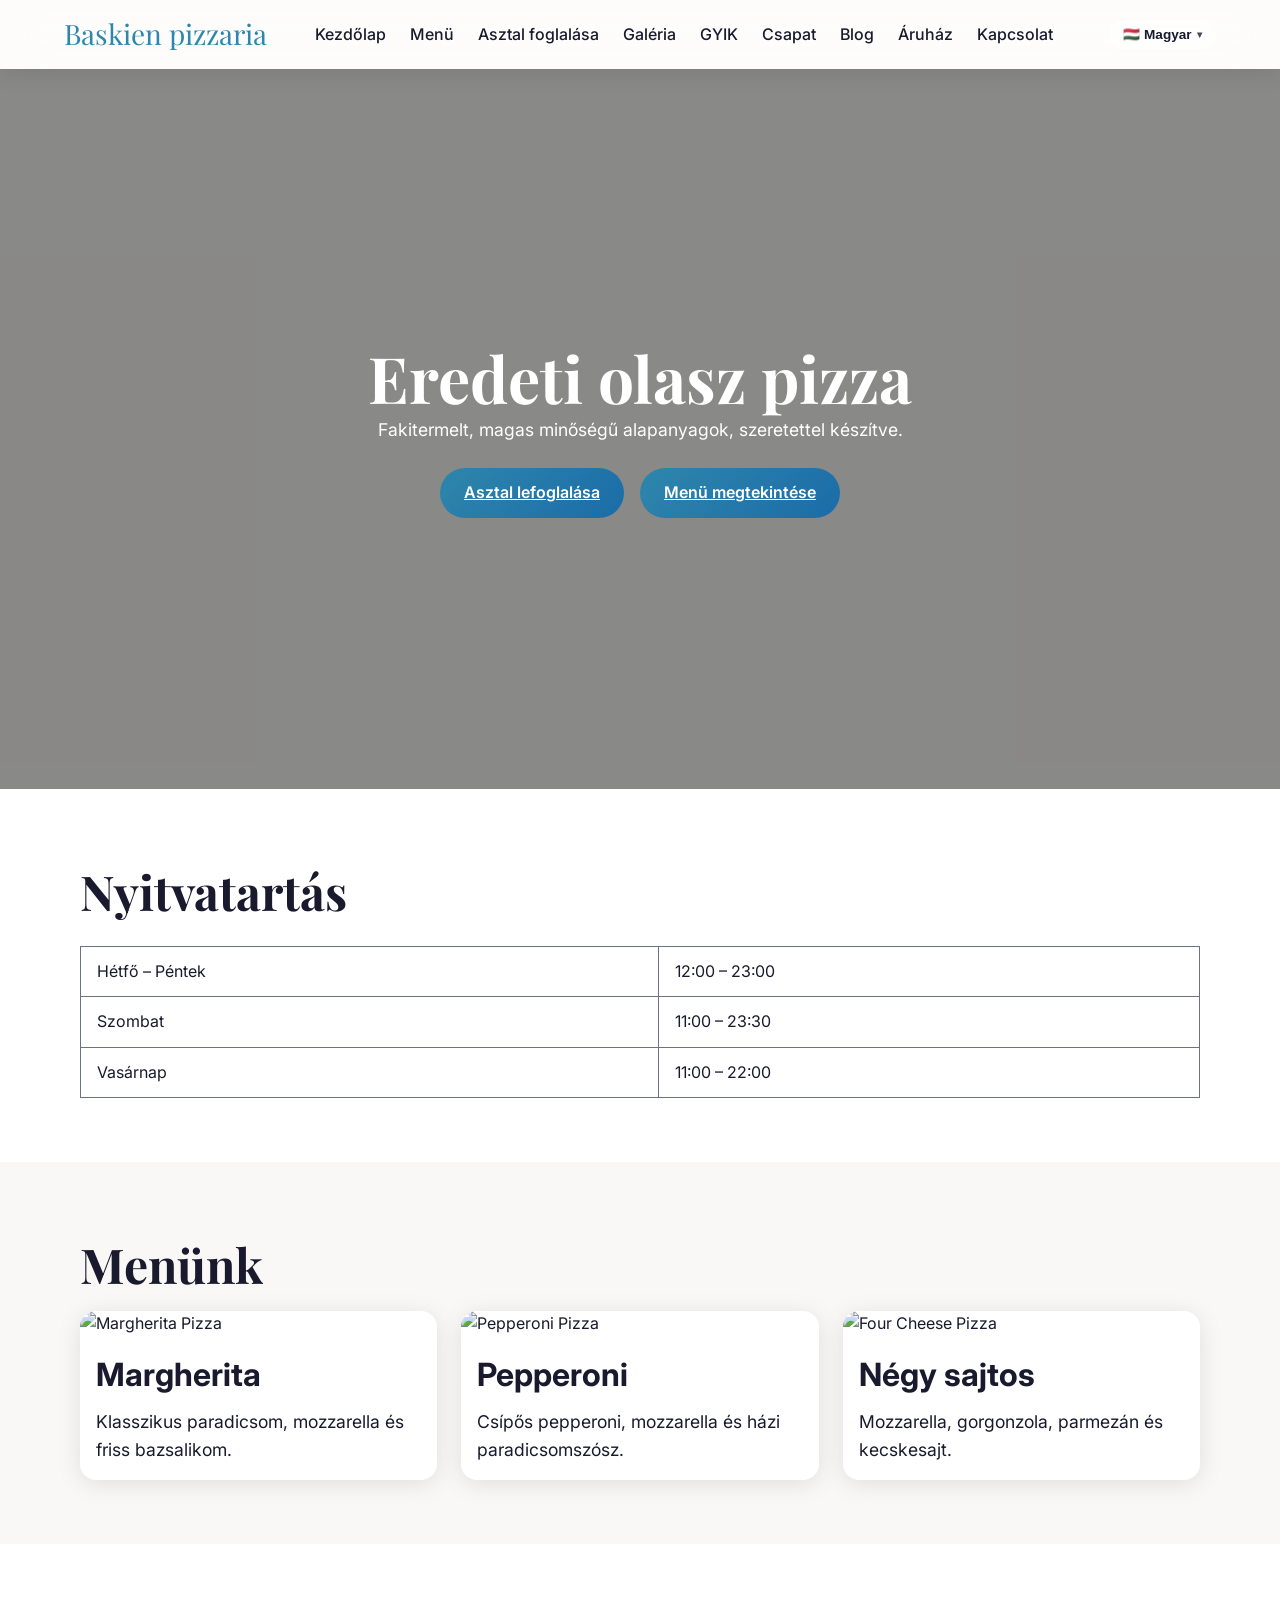
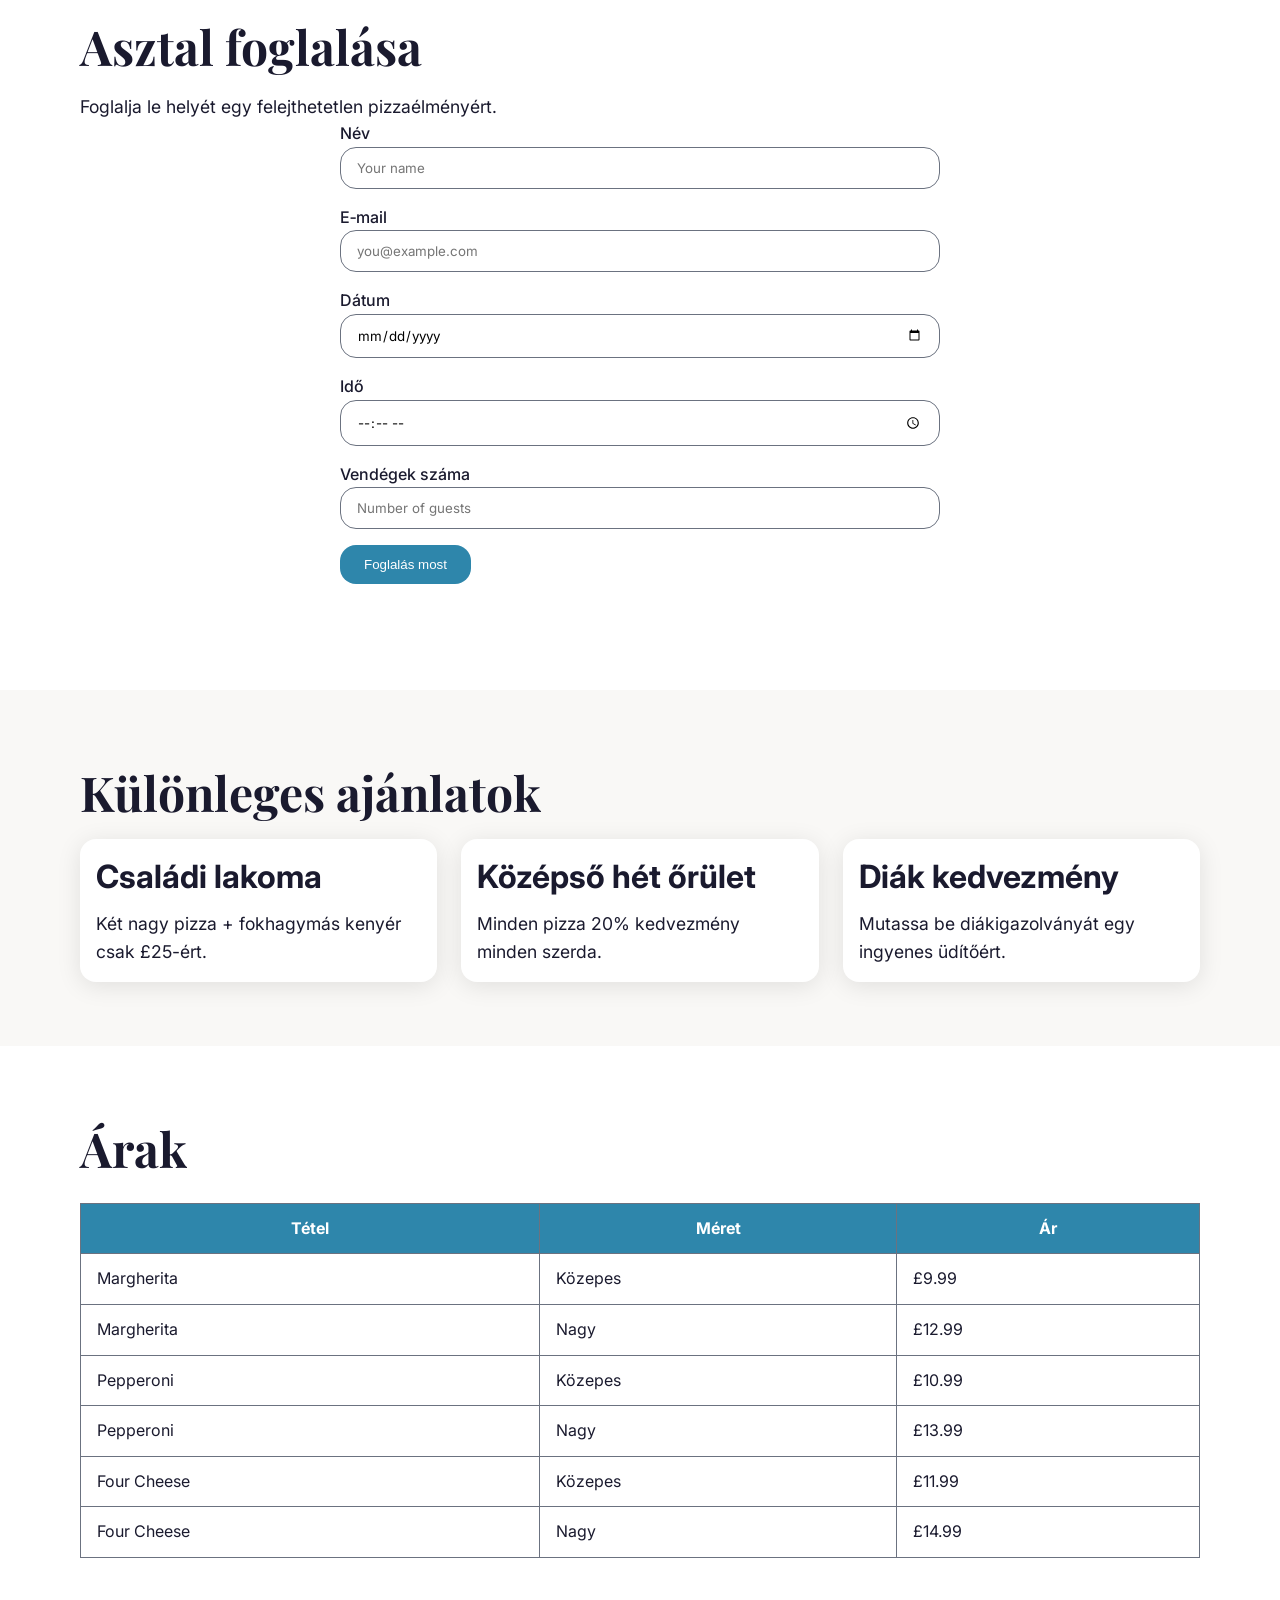
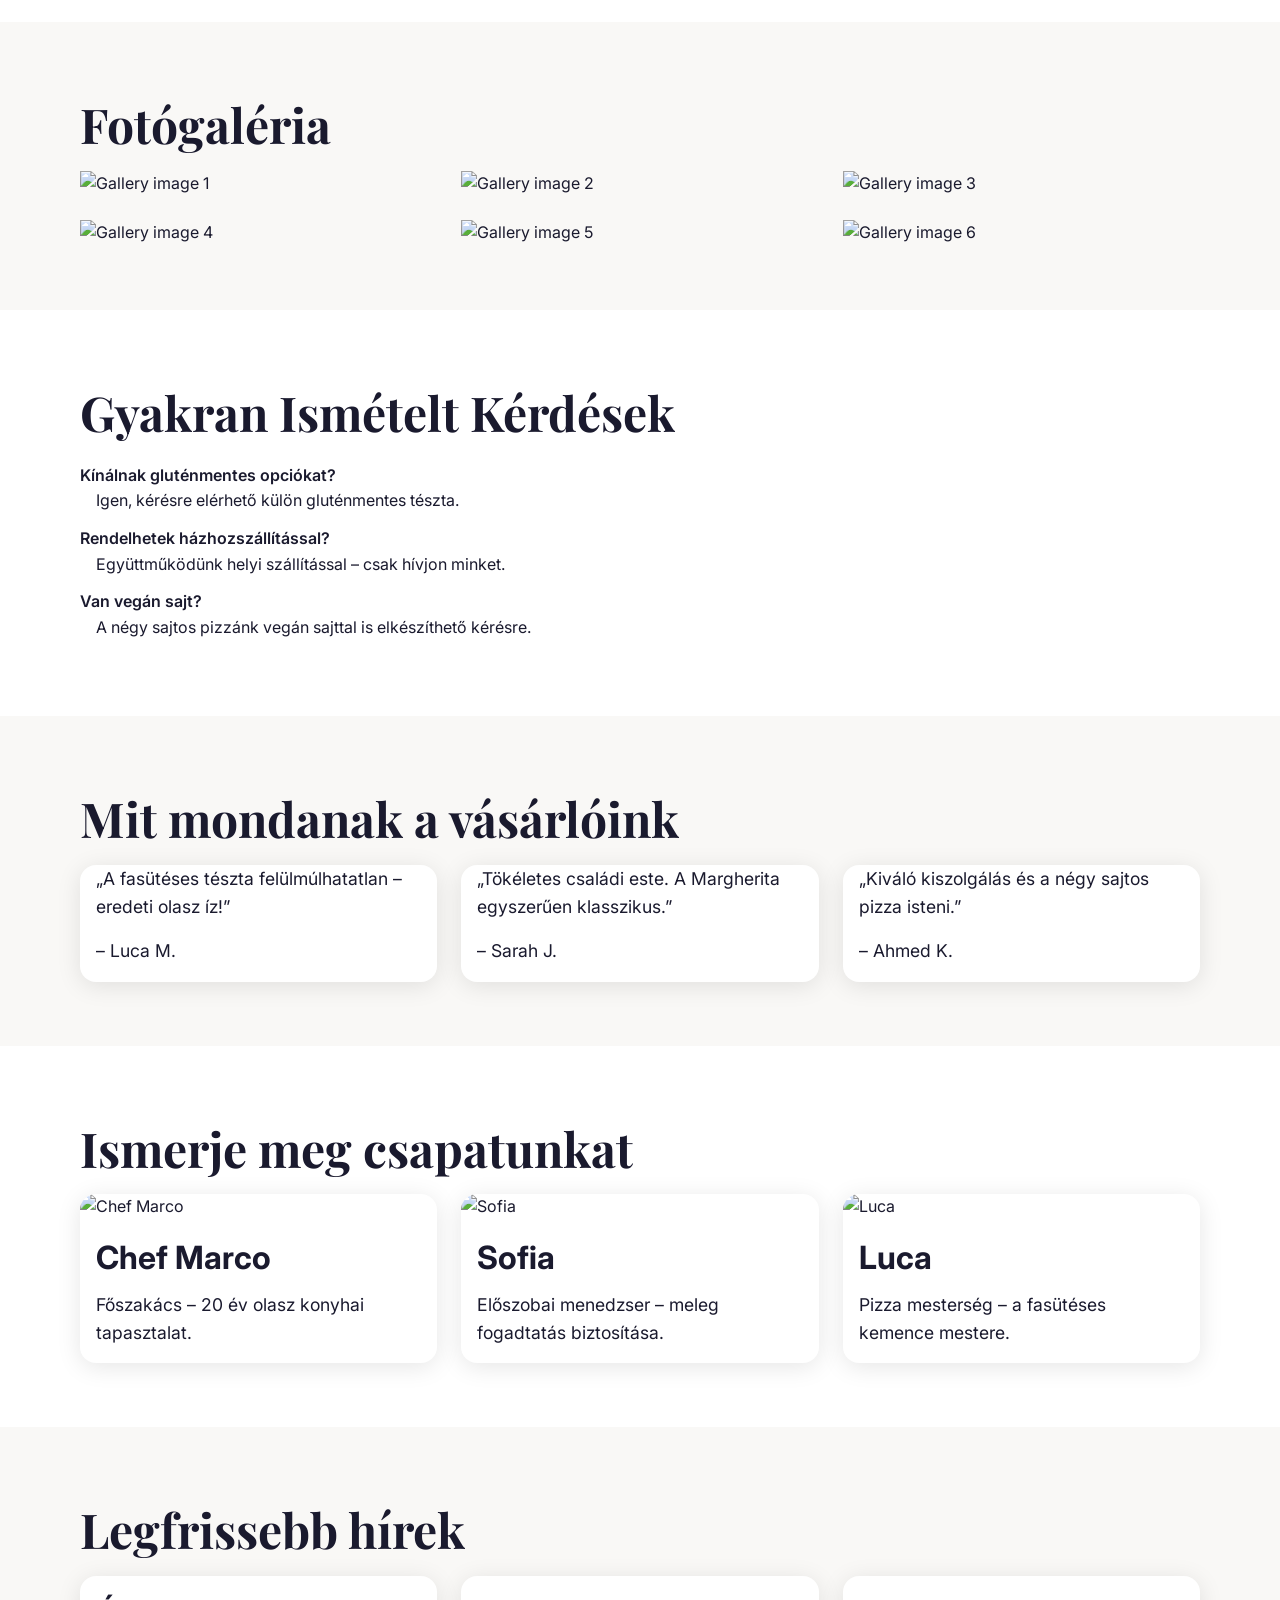
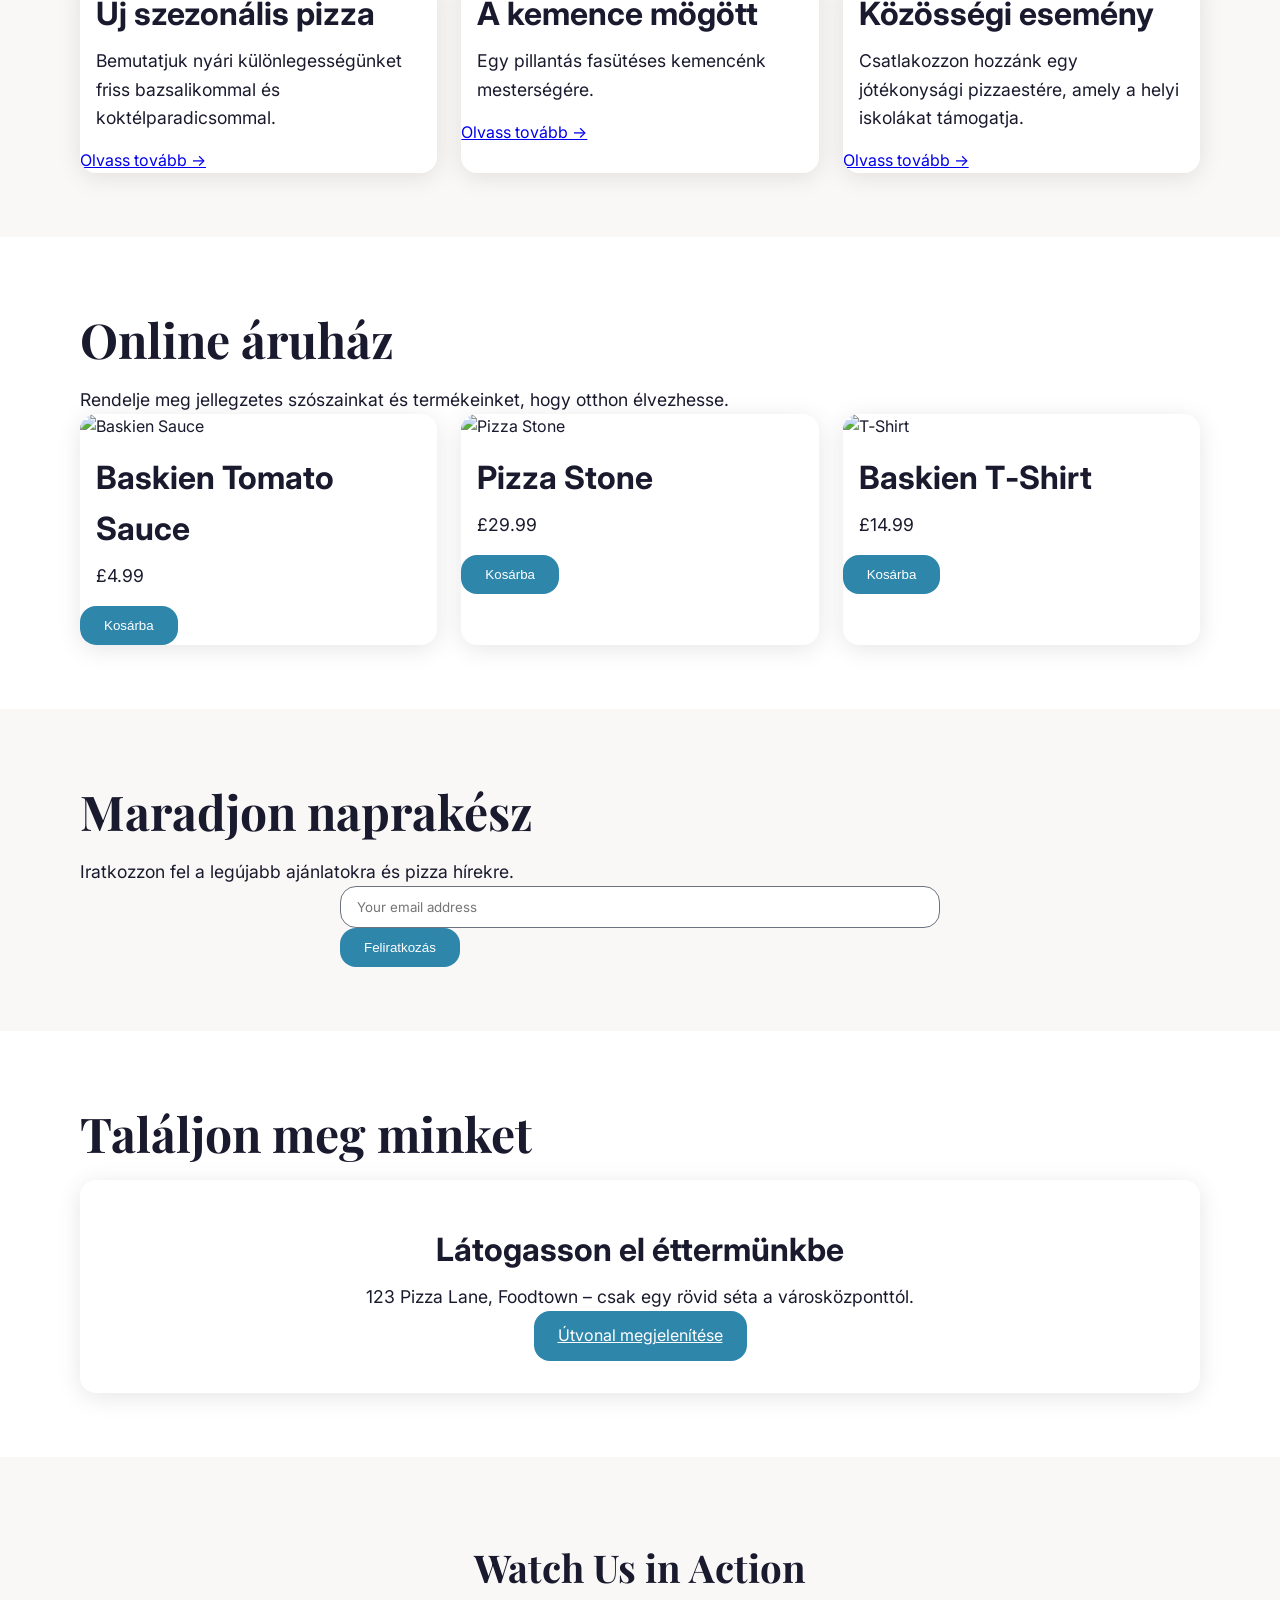
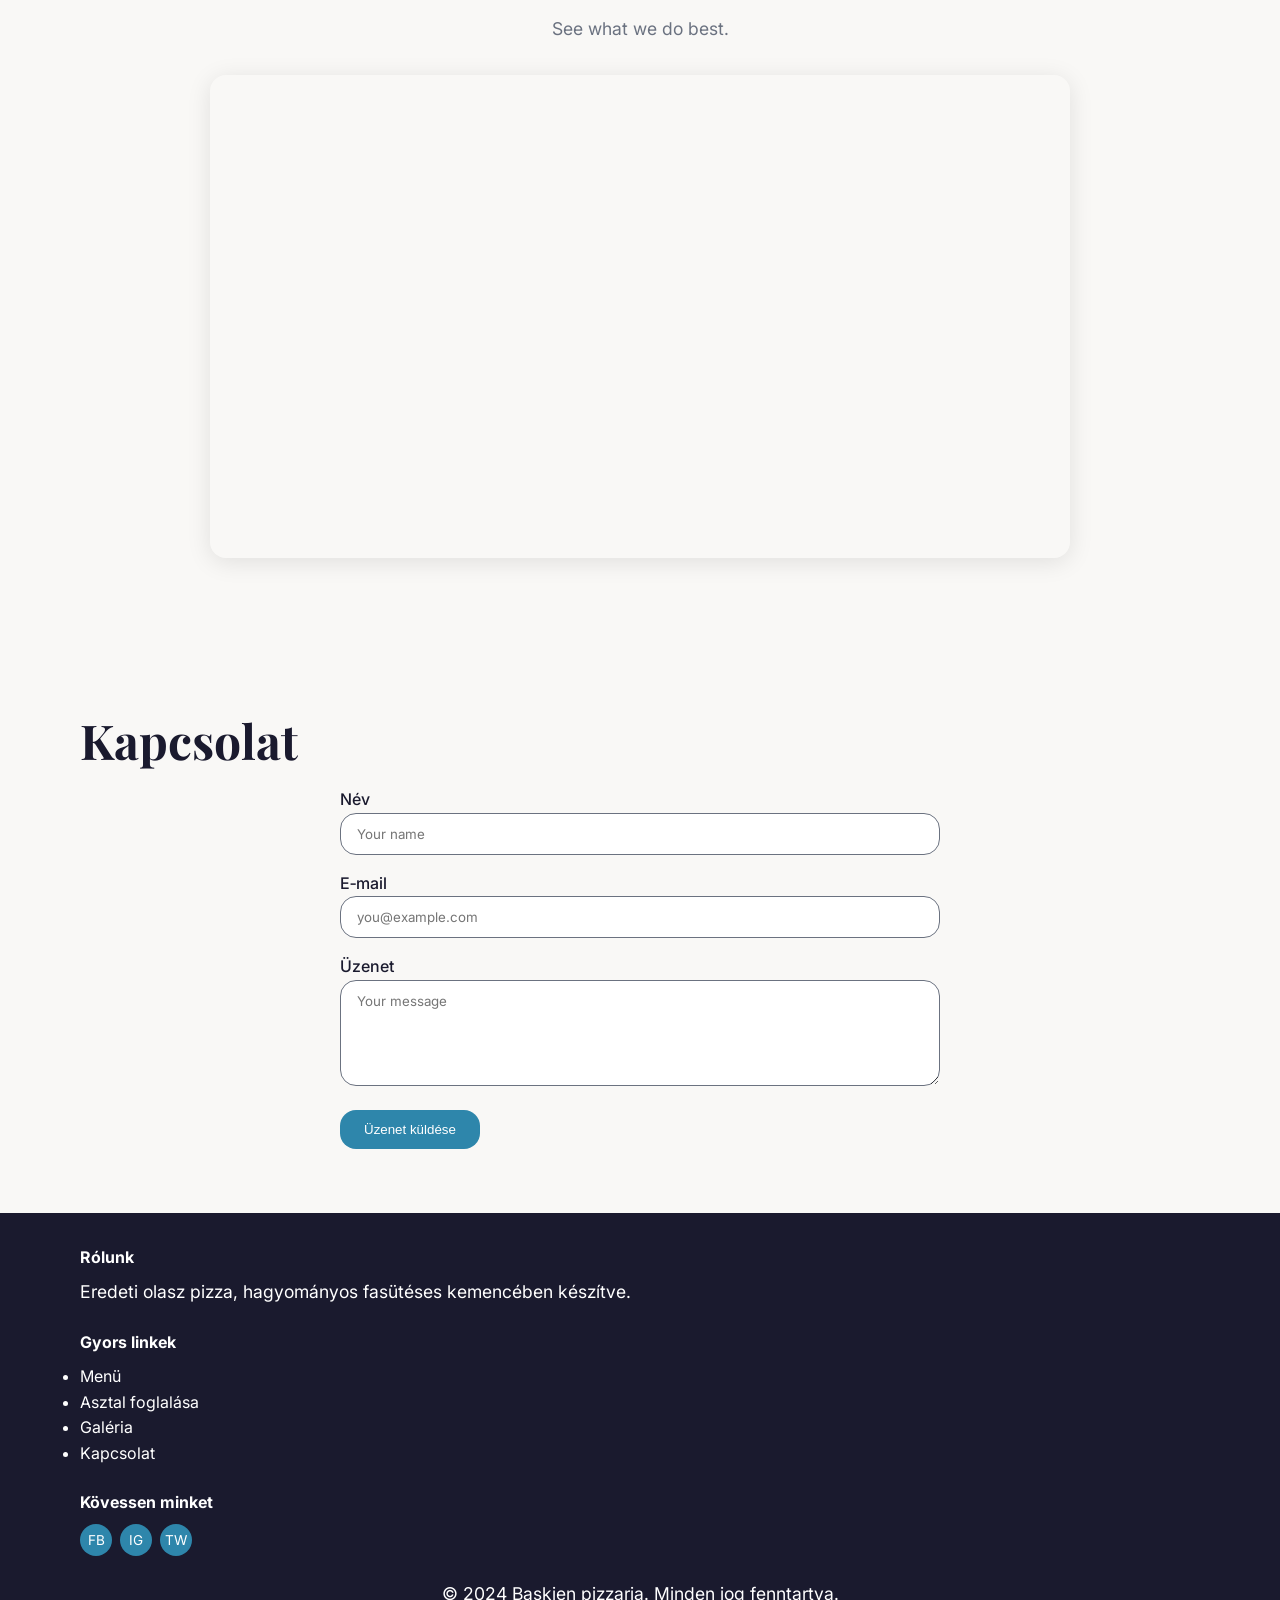
==== commit 5803ec25: "deploy: update index-hu.html" ====
--- a/index-hu.html
+++ b/index-hu.html
@@ -293,6 +293,7 @@
 </div>
 </div>
 </section>
+<section id="youtube" style="padding:5rem 1rem;background:var(--bg,#f9f8f6);text-align:center;"><div style="max-width:860px;margin:0 auto;"><h2 style="font-size:clamp(1.6rem,3vw,2.4rem);font-weight:700;margin-bottom:1rem;color:var(--text,#1a1a2e);">Watch Us in Action</h2><p style="color:var(--muted,#6b7280);margin-bottom:2rem;">See what we do best.</p><div style="position:relative;padding-bottom:56.25%;height:0;overflow:hidden;border-radius:var(--radius,16px);box-shadow:var(--shadow,0 4px 24px rgba(0,0,0,.10));"><iframe src="https://www.youtube.com/embed/sRQ4Y90WSc4?feature=oembed" style="position:absolute;top:0;left:0;width:100%;height:100%;" frameborder="0" allowfullscreen allow="accelerometer; autoplay; clipboard-write; encrypted-media; gyroscope; picture-in-picture" referrerpolicy="strict-origin-when-cross-origin"></iframe></div></div></section>
 <section id="contact" class="section">
 <div class="container">
 <h2>Kapcsolat</h2>
--- a/style.css
+++ b/style.css
@@ -13,99 +13,108 @@
   --transition:all .3s cubic-bezier(.4,0,.2,1);
 }
 
-/* Reset & Global */
-*,*::before,*::after{box-sizing:border-box;margin:0;padding:0;}
-html{font-size:100%;scroll-behavior:smooth;}
+/* Reset & Base */
+*,*::before,*::after{
+  box-sizing:border-box;
+  margin:0;
+  padding:0;
+}
+html{
+  scroll-behavior:smooth;
+}
 body{
   font-family:'Inter',sans-serif;
+  color:var(--text);
   background:var(--bg);
-  color:var(--text);
   line-height:1.6;
 }
-img{max-width:100%;display:block;}
-a{text-decoration:none;color:inherit;}
+
+/* Layout Helpers */
+.container{
+  max-width:clamp(320px,90%,1200px);
+  margin:auto;
+  padding:0 1rem;
+}
+.grid-3{
+  display:grid;
+  grid-template-columns:repeat(auto-fit,minmax(280px,1fr));
+  gap:1.5rem;
+}
 
 /* Typography */
 h1{
   font-family:'Playfair Display',serif;
-  font-size:clamp(2.5rem,5vw,4rem);
+  font-size:clamp(2.5rem,8vw,4rem);
   line-height:1.2;
 }
 h2{
   font-family:'Playfair Display',serif;
-  font-size:clamp(2rem,4vw,3rem);
-  margin-bottom:.5em;
+  font-size:clamp(2rem,6vw,3rem);
+  margin-bottom:.5rem;
 }
 h3{
-  font-family:'Playfair Display',serif;
-  font-size:clamp(1.5rem,3vw,2rem);
-  margin-bottom:.5em;
-}
-p{margin-bottom:1rem;}
-section{padding:4rem 1rem;max-width:1200px;margin:auto;}
-
-/* Sticky Glass Navigation */
-.sticky-nav{
+  font-size:clamp(1.5rem,4vw,2rem);
+  margin:.75rem 0 .5rem;
+}
+p{
+  font-size:clamp(0.95rem,2vw,1.1rem);
+}
+
+/* Glass Navigation */
+.glass-nav{
   position:sticky;
   top:0;
-  z-index:1000;
-}
-.glass-nav{
-  backdrop-filter:blur(12px);
-  background:rgba(255,255,255,.6);
-  border:1px solid rgba(255,255,255,.3);
-  border-radius:var(--radius);
+  backdrop-filter:blur(20px) saturate(180%);
+  background:rgba(255,255,255,0.6);
   box-shadow:var(--shadow);
+  z-index:100;
+}
+.glass-nav .container{
   display:flex;
   align-items:center;
   justify-content:space-between;
-  padding:.5rem 1rem;
+  padding:0.75rem 0;
 }
 .logo{
   font-family:'Playfair Display',serif;
-  font-size:clamp(1.5rem,3vw,2rem);
+  font-size:1.75rem;
   color:var(--primary);
+  text-decoration:none;
 }
 .nav-links{
   list-style:none;
   display:flex;
-  flex-wrap:wrap;
-  gap:1rem;
+  gap:1.5rem;
 }
 .nav-links a{
   position:relative;
+  color:var(--text);
+  text-decoration:none;
   font-weight:500;
-  color:var(--text);
-  transition:color .3s;
+  transition:var(--transition);
 }
 .nav-links a::after{
   content:'';
   position:absolute;
   left:0;
-  bottom:0;
+  bottom:-2px;
   height:2px;
   width:100%;
   background:var(--primary);
   transform:scaleX(0);
   transform-origin:left;
-  transition:transform .3s cubic-bezier(.4,0,.2,1);
-}
-.nav-links a:hover{
-  color:var(--primary);
+  transition:transform .3s ease;
 }
 .nav-links a:hover::after{
   transform:scaleX(1);
 }
 
 /* Hero Section */
-.hero-section{
+.hero{
   position:relative;
-  overflow:hidden;
-  min-height:100vh;
+  min-height:80vh;
   display:flex;
   align-items:center;
-  justify-content:center;
-  text-align:center;
   color:#fff;
 }
 .hero-bg{
@@ -113,369 +122,222 @@
   inset:0;
   background-size:cover;
   background-position:center;
-  z-index:-2;
+  z-index:1;
 }
 .hero-overlay{
   position:absolute;
   inset:0;
-  background:linear-gradient(180deg,rgba(0,0,0,.4),rgba(0,0,0,.7));
-  z-index:-1;
-}
-.hero-content h1{
-  margin-bottom:.5rem;
-}
-.hero-content p{
-  font-size:clamp(1rem,2.5vw,1.25rem);
-  margin-bottom:1.5rem;
+  background:rgba(0,0,0,0.45);
+  z-index:2;
+}
+.hero-content{
+  position:relative;
+  z-index:3;
+  text-align:center;
 }
 .hero-buttons{
+  margin-top:1.5rem;
   display:flex;
   gap:1rem;
-  flex-wrap:wrap;
   justify-content:center;
 }
 
-/* Pill Buttons */
-.pill-button{
+/* Buttons */
+.btn-pill{
   display:inline-block;
   padding:.75rem 1.5rem;
   border:none;
   border-radius:999px;
-  background:linear-gradient(135deg,var(--primary),var(--accent));
+  background:linear-gradient(135deg,var(--primary),var(--secondary));
   color:#fff;
   font-weight:600;
   cursor:pointer;
-  transition:transform .3s,box-shadow .3s,filter .3s;
-}
-.pill-button:hover{
+  transition:var(--transition);
+}
+.btn-pill:hover{
   transform:translateY(-2px);
-  box-shadow:0 8px 16px rgba(0,0,0,.2);
   filter:brightness(1.08);
-}
-
-/* Service Cards */
-.services-grid{
-  display:grid;
-  gap:1.5rem;
-  grid-template-columns:repeat(auto-fit,minmax(260px,1fr));
-}
-.service-card{
+  box-shadow:0 8px 16px rgba(0,0,0,.15);
+}
+.btn-primary{
+  display:inline-block;
+  padding:.75rem 1.5rem;
+  background:var(--primary);
+  color:#fff;
+  border:none;
+  border-radius:var(--radius);
+  cursor:pointer;
+  transition:var(--transition);
+}
+.btn-primary:hover{
+  filter:brightness(1.05);
+}
+
+/* Cards */
+.card{
   background:var(--surface);
   border-radius:var(--radius);
   box-shadow:var(--shadow);
   overflow:hidden;
-  transition:transform .3s,var(--transition);
-  display:flex;
-  flex-direction:column;
-}
-.service-card:hover{
+  transition:var(--transition);
+}
+.card:hover{
   transform:translateY(-6px);
 }
-.service-card img{
+.card img{
   width:100%;
   height:auto;
-  object-fit:cover;
-}
-.service-card h3{
-  margin:1rem;
-}
-.service-card p{
-  margin:0 1rem 1rem;
-}
-.price{
-  margin-top:auto;
-  font-weight:600;
-  color:var(--primary);
-}
-
-/* About Section */
-.about-grid{
-  display:grid;
-  gap:2rem;
-  grid-template-columns:repeat(auto-fit,minmax(300px,1fr));
-  align-items:center;
-}
-.about-text p{
-  margin-bottom:1rem;
-}
-
-/* Gallery */
-.gallery-grid{
-  display:grid;
-  gap:.5rem;
-  grid-template-columns:repeat(auto-fit,minmax(200px,1fr));
-}
-
-/* FAQ */
-.faq-section dl{
-  display:grid;
-  gap:.5rem;
-}
-.faq-section dt{
-  font-weight:600;
-  color:var(--primary);
-}
-.faq-section dd{
-  margin-left:0;
-  margin-bottom:1rem;
-}
-
-/* Testimonials */
-.testimonials-grid{
-  display:grid;
-  gap:1.5rem;
-  grid-template-columns:repeat(auto-fit,minmax(260px,1fr));
-}
-.testimonial-card{
-  background:var(--surface);
-  border-radius:var(--radius);
-  box-shadow:var(--shadow);
-  padding:1.5rem;
-  transition:transform .3s;
-}
-.testimonial-card:hover{
-  transform:translateY(-6px);
-}
-
-/* Newsletter */
-.newsletter-form{
-  max-width:500px;
-  margin:auto;
-  display:grid;
-  gap:1rem;
-}
-.newsletter-form input{
-  width:100%;
-}
-
-/* Map */
-.map-section iframe{
-  border:none;
-  border-radius:var(--radius);
-}
-
-/* Pricing Table */
-.pricing-table{
-  width:100%;
-  border-collapse:collapse;
-}
-.pricing-table th,
-.pricing-table td{
-  padding:.75rem;
-  border:1px solid var(--muted);
-  text-align:left;
-}
-.pricing-table th{
-  background:var(--primary);
-  color:#fff;
-}
-
-/* Team */
-.team-grid{
-  display:grid;
-  gap:2rem;
-  grid-template-columns:repeat(auto-fit,minmax(250px,1fr));
-}
-.team-member{
-  background:var(--surface);
-  border-radius:var(--radius);
-  box-shadow:var(--shadow);
-  text-align:center;
-  padding:1rem;
-  transition:transform .3s;
-}
-.team-member:hover{
-  transform:translateY(-6px);
-}
-.team-member img{
-  border-radius:50%;
-  margin-bottom:1rem;
-}
-
-/* Blog */
-.blog-grid{
-  display:grid;
-  gap:1.5rem;
-  grid-template-columns:repeat(auto-fit,minmax(260px,1fr));
-}
-.blog-post{
-  background:var(--surface);
-  border-radius:var(--radius);
-  box-shadow:var(--shadow);
-  padding:1.5rem;
-  display:flex;
-  flex-direction:column;
-  height:100%;
-  transition:transform .3s;
-}
-.blog-post:hover{
-  transform:translateY(-6px);
-}
-.read-more{
-  margin-top:auto;
-  color:var(--primary);
-  font-weight:600;
-}
-
-/* Promotions */
-.offers-list{
-  list-style:disc inside;
-  margin-top:1rem;
-}
-
-/* Hours Table */
-.hours-table{
-  width:100%;
-  border-collapse:collapse;
-}
-.hours-table td{
-  padding:.75rem;
-  border:1px solid var(--muted);
-}
-
-/* YouTube */
-.youtube-section iframe{
-  border:none;
-  border-radius:var(--radius);
-}
-
-/* Contact */
-.contact-grid{
-  display:grid;
-  gap:2rem;
-  grid-template-columns:repeat(auto-fit,minmax(300px,1fr));
-}
-.contact-form{
-  display:grid;
-  gap:1rem;
-}
-.contact-form label{
-  display:flex;
-  flex-direction:column;
-  font-weight:500;
-}
-.contact-form input,
-.contact-form textarea{
-  width:100%;
-}
-.contact-details p{
-  margin-bottom:.5rem;
-}
-
-/* Buttons (generic) */
-button,
-input[type="submit"]{
-  background:var(--primary);
-  color:#fff;
-  border:none;
-  border-radius:var(--radius);
-  padding:.75rem 1.5rem;
-  cursor:pointer;
-  transition:transform .3s,box-shadow .3s;
-}
-button:hover,
-input[type="submit"]:hover{
-  transform:translateY(-2px);
-  box-shadow:var(--shadow);
-}
-
-/* Inputs */
+  display:block;
+}
+.card h3{
+  padding:0 1rem;
+}
+.card p{
+  padding:0 1rem 1rem;
+}
+
+/* Forms */
 input,
 textarea{
+  width:100%;
+  padding:.75rem 1rem;
   border:1px solid var(--muted);
   border-radius:var(--radius);
-  padding:.75rem;
   background:var(--surface);
-  transition:border-color .3s,box-shadow .3s;
+  font-family:inherit;
+  transition:var(--transition);
 }
 input:focus,
 textarea:focus{
   outline:none;
   border-color:var(--primary);
-  box-shadow:0 0 0 3px rgba(46,134,171,.2);
+  box-shadow:0 0 0 3px rgba(46,134,171,.3);
+}
+label{
+  display:block;
+  margin-bottom:1rem;
+  font-weight:500;
+}
+.booking-form,
+.newsletter-form,
+.contact-form{
+  max-width:600px;
+  margin:auto;
+}
+
+/* Tables */
+.hours-table,
+.pricing-table{
+  width:100%;
+  border-collapse:collapse;
+  margin-top:1rem;
+}
+.hours-table td,
+.pricing-table th,
+.pricing-table td{
+  padding:.75rem 1rem;
+  border:1px solid var(--muted);
+}
+.pricing-table th{
+  background:var(--primary);
+  color:#fff;
+}
+
+/* FAQ */
+.faq-list dt{
+  font-weight:600;
+  margin-top:.75rem;
+}
+.faq-list dd{
+  margin-left:1rem;
+  margin-bottom:.75rem;
+}
+
+/* CTA Card */
+.cta-card{
+  background:var(--surface);
+  border-radius:var(--radius);
+  padding:2rem;
+  box-shadow:var(--shadow);
+  text-align:center;
 }
 
 /* Footer */
-.footer-section{
+.footer{
+  background:var(--text);
+  color:#fff;
+  padding:2rem 0 1rem;
+}
+.footer a{
+  color:inherit;
+  text-decoration:none;
+}
+.footer-col{
+  margin-bottom:1.5rem;
+}
+.footer-col h4{
+  margin-bottom:.5rem;
+}
+.social-icons{
+  list-style:none;
+  display:flex;
+  gap:.5rem;
+}
+.social-icons a{
+  display:inline-block;
+  width:2rem;
+  height:2rem;
+  line-height:2rem;
+  text-align:center;
   background:var(--primary);
-  color:#fff;
-  padding:3rem 1rem;
-}
-.footer-grid{
-  display:grid;
-  gap:2rem;
-  grid-template-columns:repeat(auto-fit,minmax(200px,1fr));
-}
-.footer-col h3{
-  margin-bottom:.5rem;
-}
-.footer-col a{
-  color:#fff;
-  text-decoration:underline;
-}
-.social-links{
-  list-style:none;
-  display:flex;
-  gap:.5rem;
-}
-.social-links a{
-  background:rgba(255,255,255,.2);
-  padding:.5rem;
-  border-radius:4px;
-}
-.footer-copy{
+  border-radius:50%;
+  color:#fff;
+  font-size:.85rem;
+}
+.footer-bottom{
   text-align:center;
-  margin-top:2rem;
-  font-size:.875rem;
+  margin-top:1rem;
+  font-size:.85rem;
+}
+
+/* Section Styling */
+.section{
+  padding:4rem 0;
+  background:var(--bg);
+}
+.bg-light{
+  background:var(--surface);
 }
 
 /* Reveal Animation */
+@keyframes fadeInUp{
+  0%{
+    opacity:0;
+    transform:translateY(20px);
+  }
+  100%{
+    opacity:1;
+    transform:translateY(0);
+  }
+}
 .reveal{
   opacity:0;
-  transform:translateY(20px);
-}
-.reveal.active{
   animation:fadeInUp .6s forwards;
 }
 
-/* Keyframes */
-@keyframes fadeInUp{
-  from{
-    opacity:0;
-    transform:translateY(20px);
-  }
-  to{
-    opacity:1;
-    transform:translateY(0);
-  }
-}
-
-/* Responsive Typography */
-html{
-  font-size:16px;
-}
-@media (max-width:768px){
-  .hero-content h1{font-size:clamp(2rem,6vw,3rem);}
-  .hero-content p{font-size:clamp(0.9rem,3vw,1.1rem);}
-}
-@media (max-width:480px){
+/* Responsive Adjustments */
+@media(max-width:768px){
   .nav-links{
+    flex-wrap:wrap;
+    gap:.75rem;
+  }
+  .hero-buttons{
     flex-direction:column;
-    background:rgba(255,255,255,.9);
-    position:absolute;
-    top:100%;
-    right:0;
-    left:0;
-    padding:1rem;
-    display:none;
-  }
-  .nav-links.show{display:flex;}
-  .sticky-nav .logo{font-size:1.5rem;}
-}
-
-/* Utility */
-.container{
-  max-width:1200px;
-  margin:auto;
-  padding:0 1rem;
+  }
+}
+@media(max-width:480px){
+  .glass-nav .container{
+    flex-direction:column;
+    align-items:flex-start;
+  }
 }
